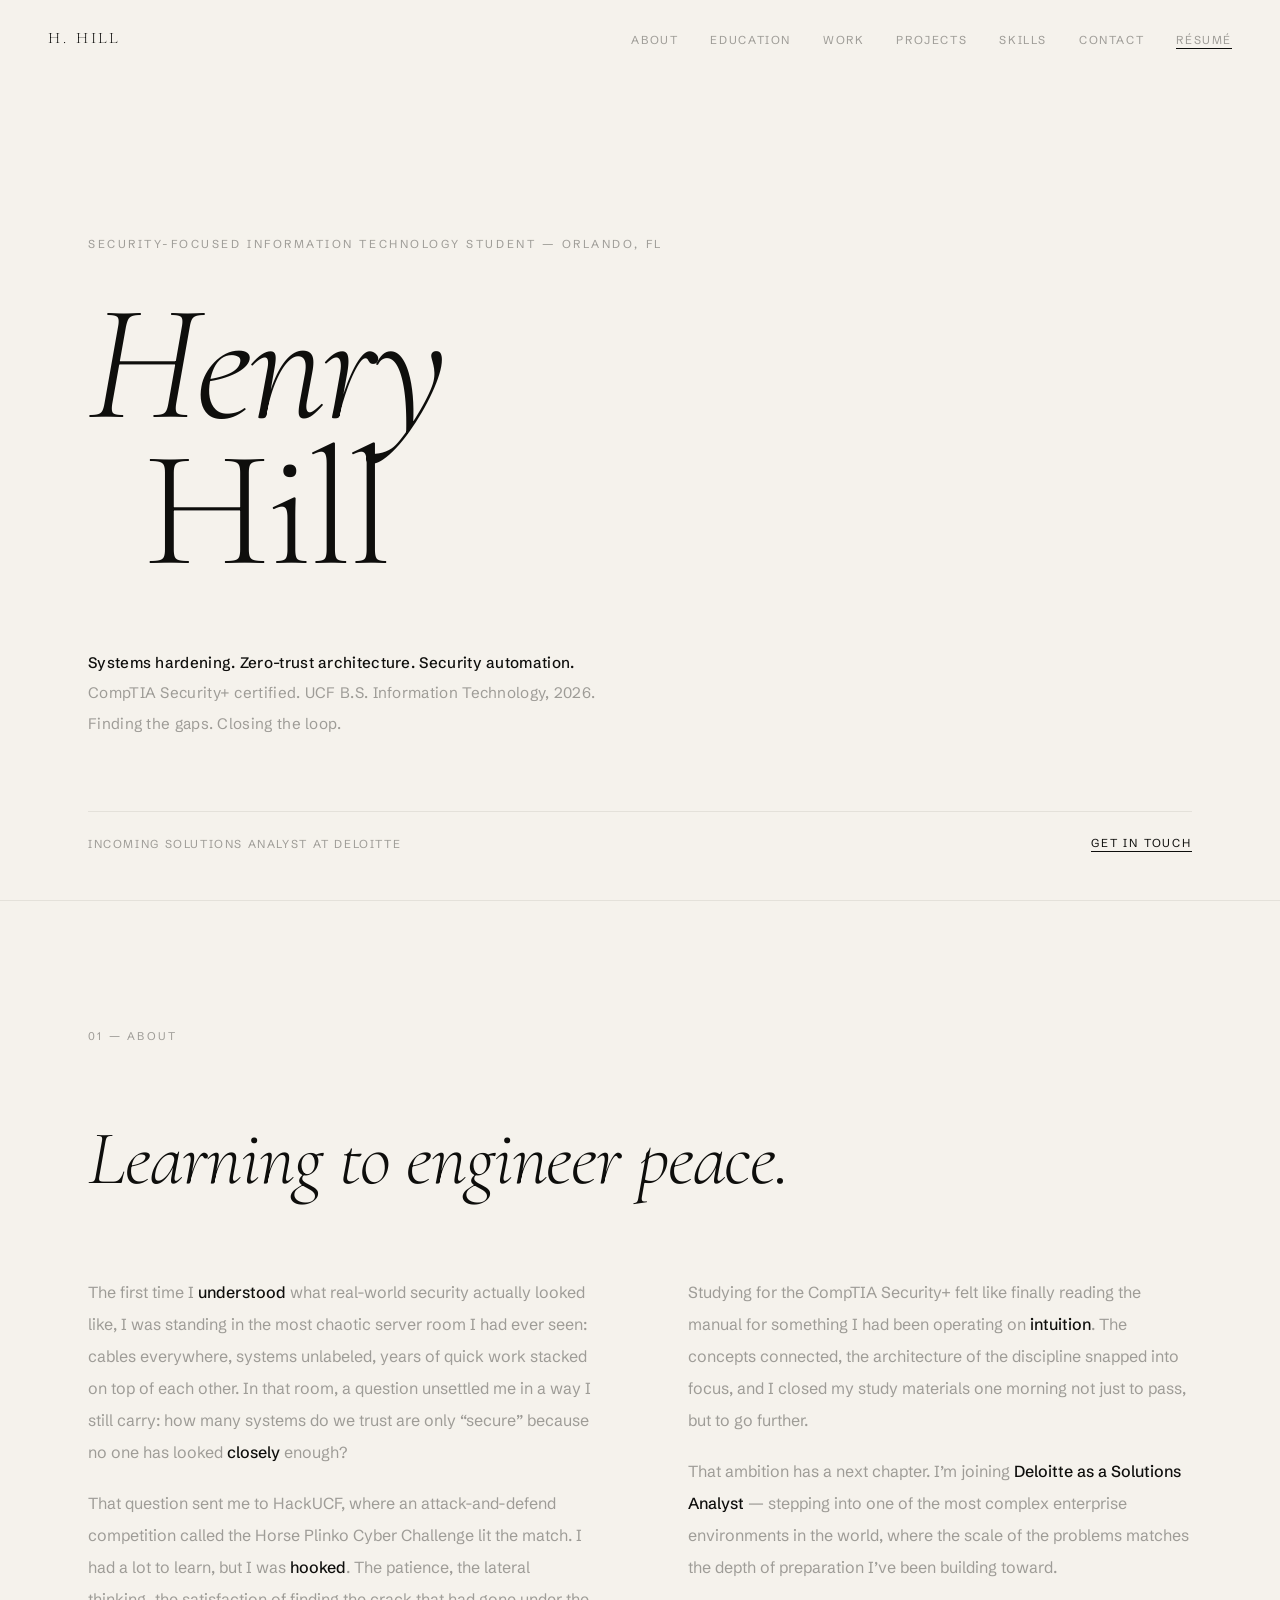
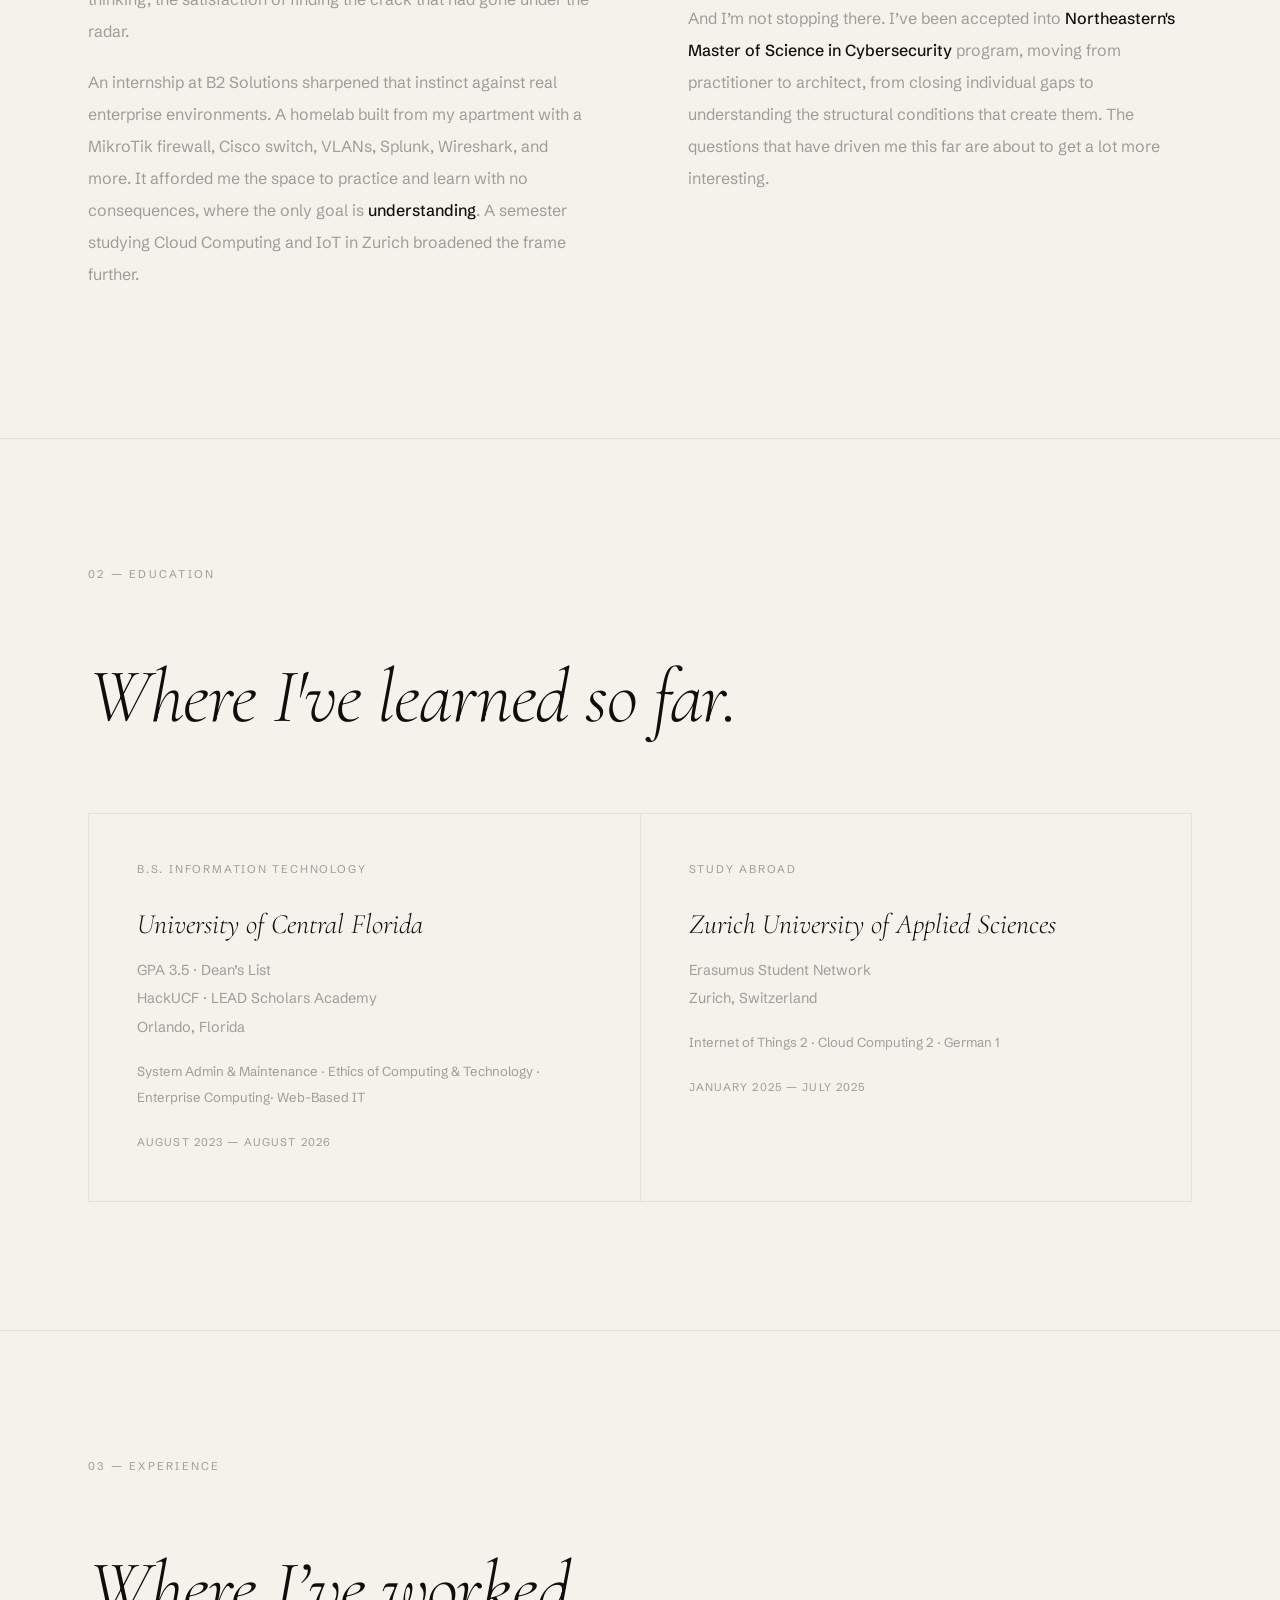
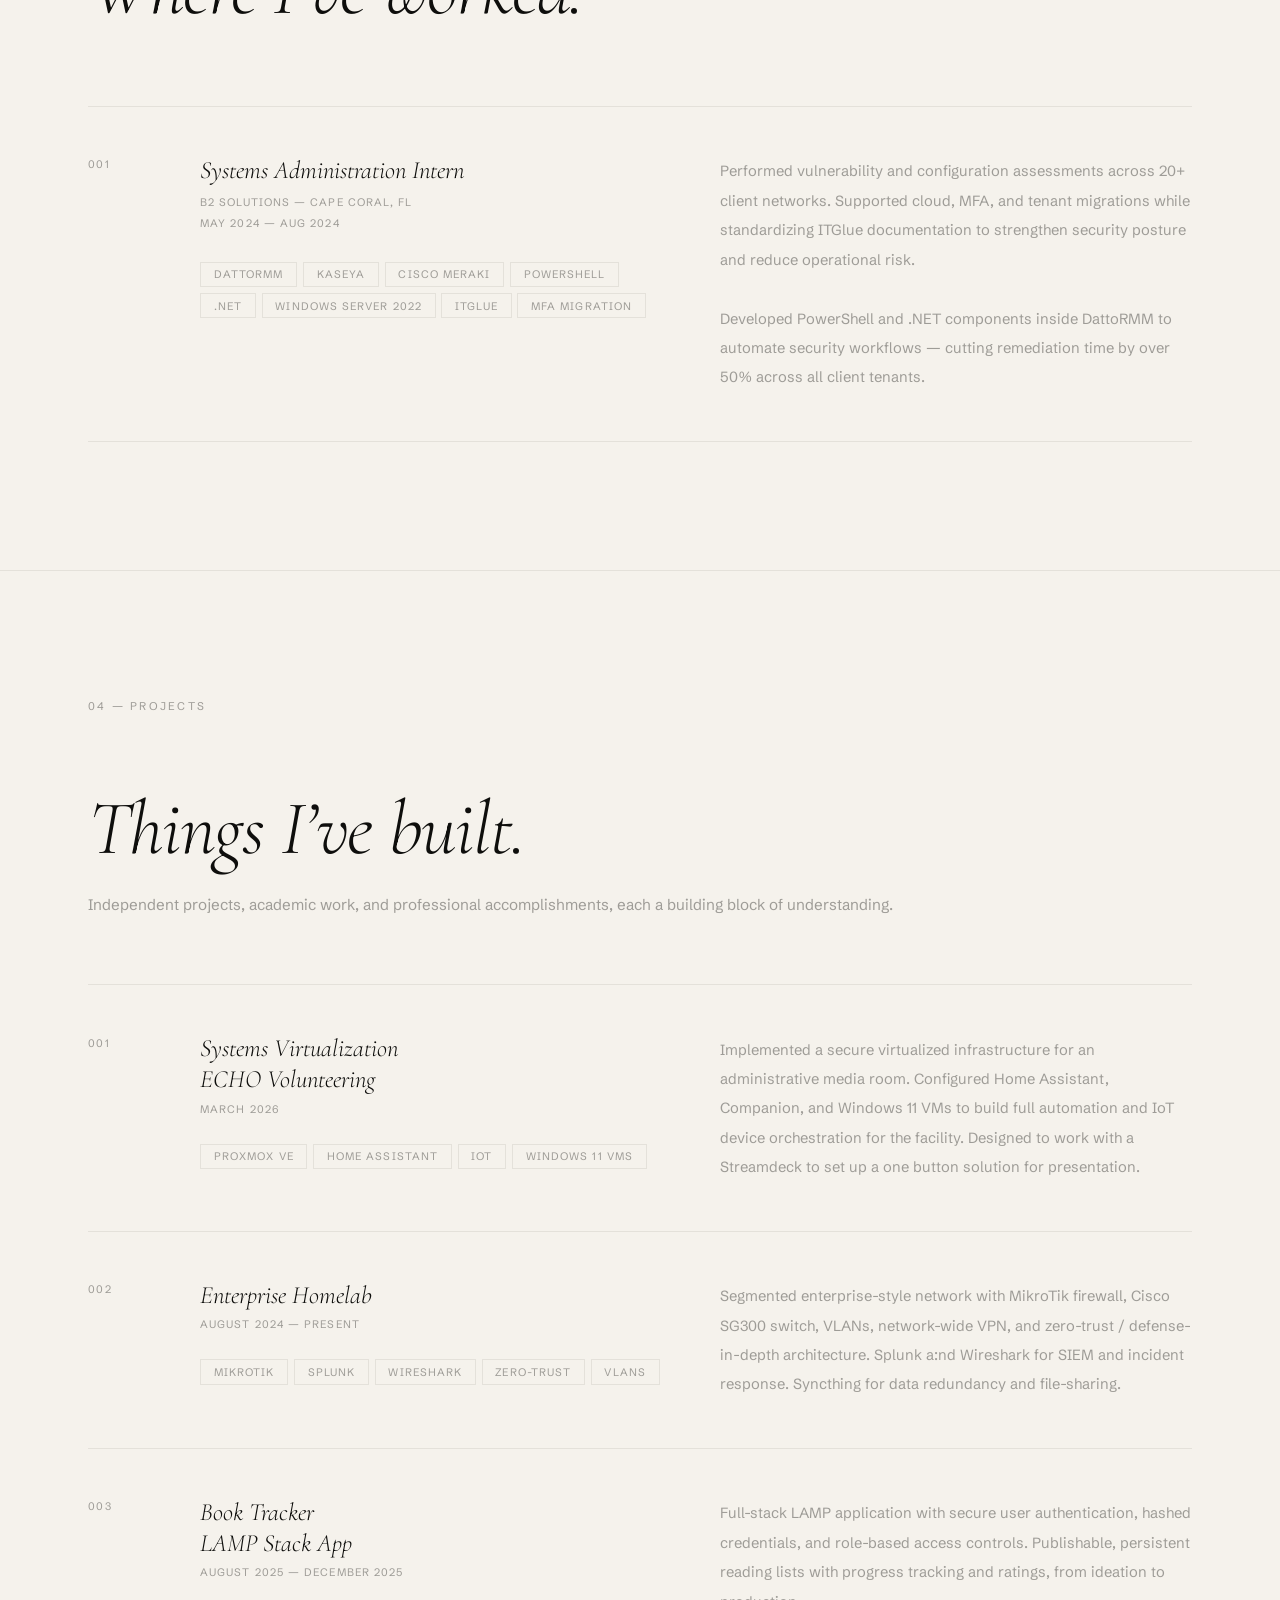
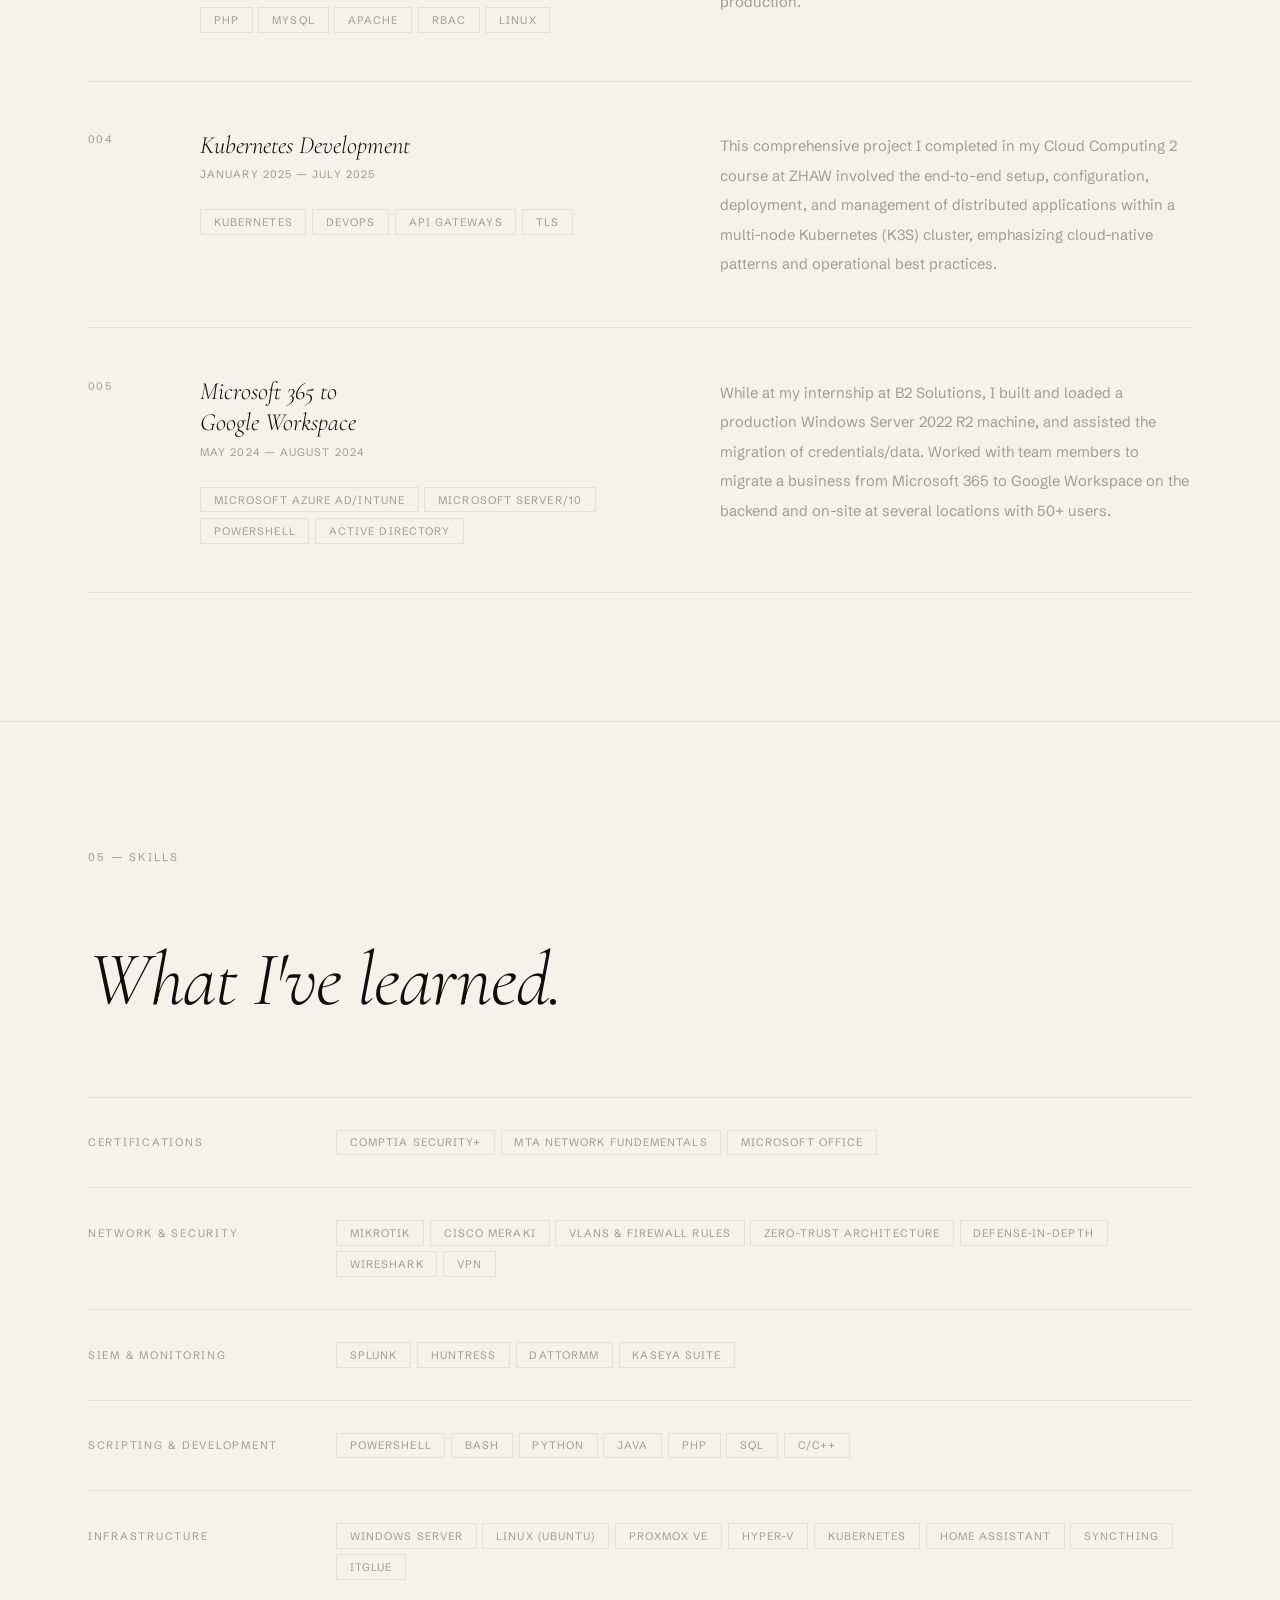
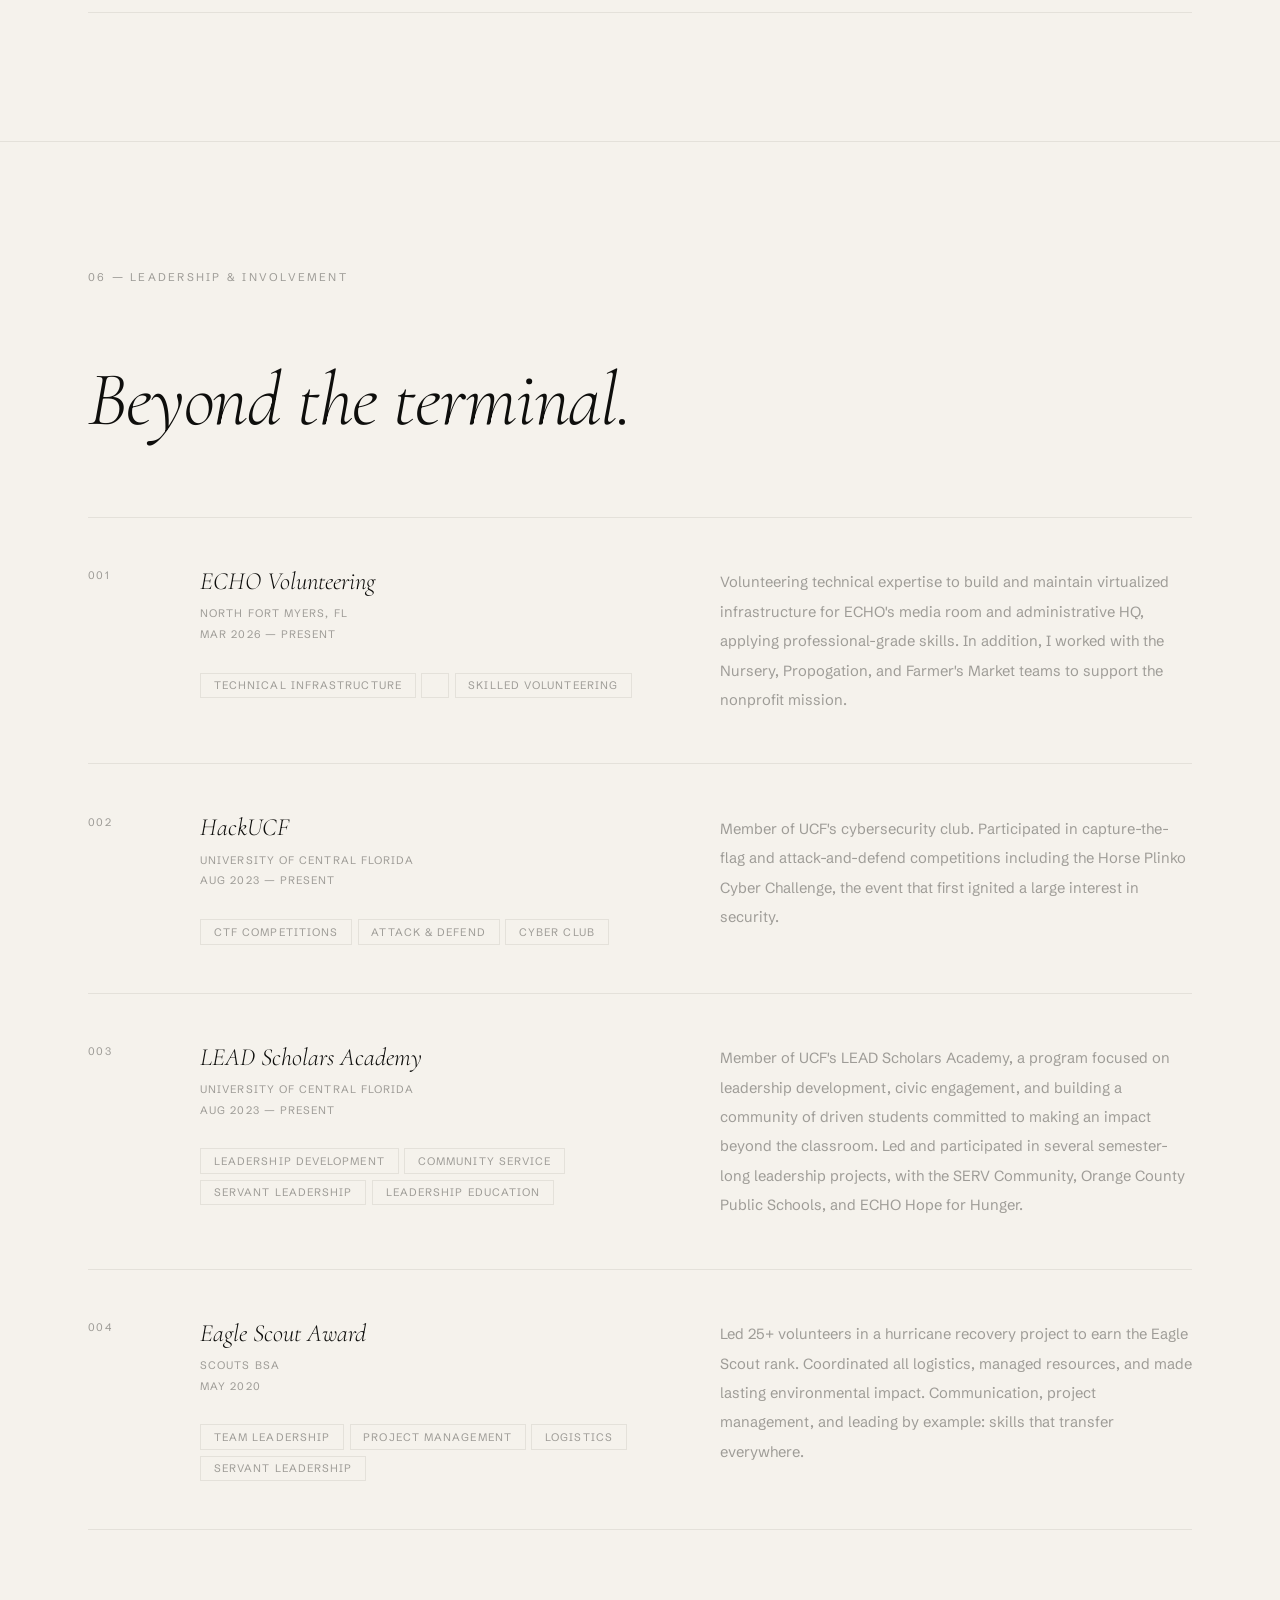
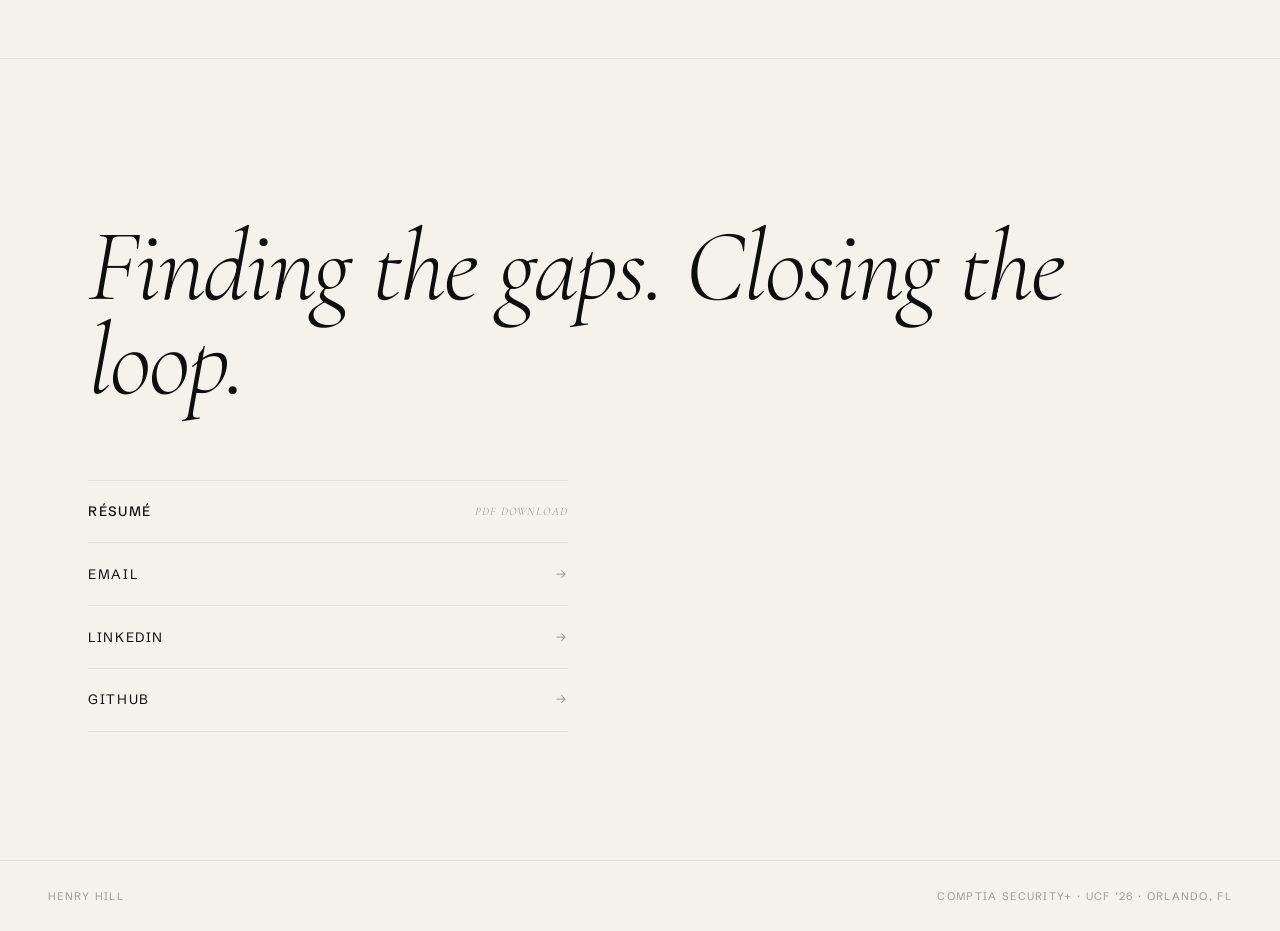
==== index.html @ 1d9266c4 "Update index.html" ====
<!DOCTYPE html>
<html lang="en">
<head>
<meta charset="UTF-8">
<meta name="viewport" content="width=device-width, initial-scale=1.0">
<title>Henry Hill</title>
<link rel="preconnect" href="https://fonts.googleapis.com">
<link rel="preconnect" href="https://fonts.gstatic.com" crossorigin>
<link href="https://fonts.googleapis.com/css2?family=Cormorant+Garamond:ital,wght@0,300;0,400;1,300;1,400&family=Schibsted+Grotesk:wght@400;500&display=swap" rel="stylesheet">
<style>
*,*::before,*::after{box-sizing:border-box;margin:0;padding:0}
:root{
  --ink:#0e0e0c;
  --bone:#f5f2ec;
  --mid:#9e9c97;
  --faint:#e4e1da;
  --serif:'Cormorant Garamond',Georgia,serif;
  --sans:'Schibsted Grotesk','Helvetica Neue',Helvetica,Arial,sans-serif;
}
html{scroll-behavior:smooth}
body{
  background:var(--bone);
  color:var(--ink);
  font-family:var(--sans);
  font-weight:400;
  overflow-x:hidden;
}

nav{
  position:fixed;top:0;left:0;right:0;z-index:100;
  display:flex;align-items:center;justify-content:space-between;
  padding:1.75rem 3rem;
  transition:background .3s,backdrop-filter .3s;
}
.nav-mark{
  font-family:var(--serif);
  font-size:1rem;
  font-weight:300;
  letter-spacing:.18em;
  text-transform:uppercase;
}
.nav-links{display:flex;gap:2rem;list-style:none;align-items:center}
.nav-links a{
  font-size:.72rem;
  letter-spacing:.14em;
  text-transform:uppercase;
  color:var(--mid);
  text-decoration:none;
  transition:color .2s;
}
.nav-links a:hover{color:var(--ink)}
.nav-resume{
  font-size:.72rem;
  letter-spacing:.14em;
  text-transform:uppercase;
  color:var(--ink);
  text-decoration:none;
  border-bottom:1px solid var(--ink);
  padding-bottom:1px;
  transition:color .2s,border-color .2s;
}
.nav-resume:hover{color:var(--mid);border-color:var(--mid)}

#hero{
  min-height:100vh;
  display:grid;
  grid-template-rows:1fr auto;
  padding:0 3rem 3rem;
}
.hero-body{
  display:flex;
  flex-direction:column;
  justify-content:flex-end;
  padding-bottom:4.5rem;
}
.hero-kicker{
  font-size:.72rem;
  letter-spacing:.22em;
  text-transform:uppercase;
  color:var(--mid);
  margin-bottom:2.5rem;
  opacity:0;
  animation:rise .9s ease forwards .2s;
}
.hero-name{
  font-family:var(--serif);
  font-size:clamp(5.5rem,13vw,12rem);
  font-weight:300;
  font-style:italic;
  line-height:.88;
  letter-spacing:-.02em;
  margin-bottom:4rem;
  opacity:0;
  animation:rise .9s ease forwards .4s;
}
.hero-name em{
  font-style:normal;
  display:block;
  padding-left:3.5rem;
}
.hero-desc{
  font-size:.95rem;
  line-height:2;
  color:var(--mid);
  letter-spacing:.02em;
  opacity:0;
  animation:rise .9s ease forwards .65s;
}
.hero-desc strong{color:var(--ink);font-weight:500}
.hero-foot{
  display:flex;align-items:center;justify-content:space-between;
  border-top:1px solid var(--faint);
  padding-top:1.5rem;
  opacity:0;
  animation:rise .9s ease forwards .9s;
}
.hero-foot-note{
  font-size:.72rem;
  letter-spacing:.14em;
  text-transform:uppercase;
  color:var(--mid);
}
.hero-cta{
  font-size:.72rem;
  letter-spacing:.16em;
  text-transform:uppercase;
  color:var(--ink);
  text-decoration:none;
  border-bottom:1px solid currentColor;
  padding-bottom:1px;
  transition:color .2s;
}
.hero-cta:hover{color:var(--mid)}
@keyframes rise{
  from{opacity:0;transform:translateY(18px)}
  to{opacity:1;transform:none}
}

.hr{width:100%;height:1px;background:var(--faint)}

section{padding:8rem 3rem;max-width:1200px;margin:0 auto}
.s-num{
  display:block;
  font-size:.7rem;
  letter-spacing:.2em;
  text-transform:uppercase;
  color:var(--mid);
  margin-bottom:5rem;
}
h2.st{
  font-family:var(--serif);
  font-size:clamp(3.5rem,6vw,6.5rem);
  font-weight:300;
  font-style:italic;
  line-height:.95;
  letter-spacing:-.015em;
  margin-bottom:5rem;
}

.reveal{opacity:0;transform:translateY(22px);transition:opacity .75s ease,transform .75s ease}
.reveal.on{opacity:1;transform:none}

#about .ag{
  display:grid;
  grid-template-columns:1fr 1fr;
  gap:6rem;
  align-items:start;
}
.ac p{
  font-size:1rem;
  line-height:2;
  color:var(--mid);
  margin-bottom:1.2rem;
}
.ac p strong{color:var(--ink);font-weight:500}
.ac p em{
  font-family:var(--serif);
  font-style:italic;
  font-size:1.1rem;
  color:var(--ink);
}


.eg{
  display:grid;
  grid-template-columns:1fr 1fr;
  gap:1px;
  background:var(--faint);
  border:1px solid var(--faint);
}
.ec{background:var(--bone);padding:3rem}
.et{
  font-size:.7rem;
  letter-spacing:.16em;
  text-transform:uppercase;
  color:var(--mid);
  margin-bottom:2rem;
}
.es{
  font-family:var(--serif);
  font-size:1.75rem;
  font-weight:300;
  font-style:italic;
  line-height:1.2;
  margin-bottom:.85rem;
}
.el{font-size:.9rem;color:var(--mid);line-height:2}

.exp-row{
  display:grid;
  grid-template-columns:64px 1fr 1fr;
  gap:3rem;
  padding:3rem 0;
  border-bottom:1px solid var(--faint);
  align-items:start;
}
.exp-row:first-of-type{border-top:1px solid var(--faint)}
.exp-idx{font-size:.68rem;letter-spacing:.12em;color:var(--mid);padding-top:.15rem}
.exp-title{
  font-family:var(--serif);
  font-size:1.55rem;
  font-weight:300;
  font-style:italic;
  line-height:1.25;
}
.exp-meta{
  font-size:.68rem;
  letter-spacing:.1em;
  text-transform:uppercase;
  color:var(--mid);
  margin-top:.4rem;
  line-height:1.9;
}
.exp-body{
  font-size:.92rem;
  line-height:2;
  color:var(--mid);
  padding-top:.15rem;
}
.chips{display:flex;flex-wrap:wrap;gap:.35rem;margin-top:1.75rem}
.chip{
  font-size:.68rem;
  letter-spacing:.1em;
  text-transform:uppercase;
  color:var(--mid);
  border:1px solid var(--faint);
  padding:.3rem .8rem;
  transition:border-color .2s,color .2s;
}
.chip:hover{border-color:var(--ink);color:var(--ink)}

.pl{
  font-size:.95rem;
  color:var(--mid);
  line-height:2;
  margin-top:-3.5rem;
  margin-bottom:4rem;
}
.pr{
  display:grid;
  grid-template-columns:64px 1fr 1fr;
  gap:3rem;
  padding:3rem 0;
  border-bottom:1px solid var(--faint);
  align-items:start;
}
.pr:first-of-type{border-top:1px solid var(--faint)}
.pr:hover .pn{text-decoration:underline;text-underline-offset:5px}
.pi{font-size:.68rem;letter-spacing:.12em;color:var(--mid);padding-top:.15rem}
.pn{
  font-family:var(--serif);
  font-size:1.55rem;
  font-weight:300;
  font-style:italic;
  line-height:1.25;
}
.pd-date{
  font-size:.68rem;
  letter-spacing:.1em;
  text-transform:uppercase;
  color:var(--mid);
  margin-top:.4rem;
}
.pd{font-size:.92rem;line-height:2;color:var(--mid);padding-top:.15rem}

#skills .sb{
  display:flex;
  flex-direction:column;
}
.sk-row{
  display:grid;
  grid-template-columns:200px 1fr;
  gap:3rem;
  padding:2rem 0;
  border-bottom:1px solid var(--faint);
  align-items:baseline;
}
.sk-row:first-of-type{border-top:1px solid var(--faint)}
.sgt{
  font-size:.68rem;
  letter-spacing:.16em;
  text-transform:uppercase;
  color:var(--mid);
  padding-top:.15rem;
  flex-shrink:0;
}
.sgl{
  list-style:none;
  display:flex;
  flex-wrap:wrap;
  gap:.35rem;
}
.sgl li{
  font-size:.68rem;
  letter-spacing:.1em;
  text-transform:uppercase;
  color:var(--mid);
  border:1px solid var(--faint);
  padding:.3rem .8rem;
  transition:border-color .2s,color .2s;
}
.sgl li:hover{border-color:var(--ink);color:var(--ink)}
.sgl li.sc{
  font-family:var(--serif);
  font-style:italic;
  font-size:.78rem;
  text-transform:none;
  letter-spacing:.04em;
}



#contact{padding:10rem 3rem 8rem;max-width:1200px;margin:0 auto}
.ch{
  font-family:var(--serif);
  font-size:clamp(3.5rem,8vw,8rem);
  font-weight:300;
  font-style:italic;
  line-height:.92;
  letter-spacing:-.02em;
  margin-bottom:4.5rem;
}
.cl{display:flex;flex-direction:column;max-width:480px}
.cl a{
  display:flex;align-items:center;justify-content:space-between;
  font-size:.85rem;
  letter-spacing:.12em;
  text-transform:uppercase;
  color:var(--ink);
  text-decoration:none;
  padding:1.4rem 0;
  border-bottom:1px solid var(--faint);
  transition:color .2s;
}
.cl a:first-child{border-top:1px solid var(--faint)}
.cl a span{color:var(--mid);transition:color .2s}
.cl a:hover{color:var(--mid)}
.cl a:hover span{color:var(--ink)}
.cl a.resume-link{
  color:var(--ink);
  font-weight:500;
}
.cl a.resume-link .rl{
  font-size:.72rem;
  letter-spacing:.08em;
  color:var(--mid);
  font-weight:400;
  font-family:var(--serif);
  font-style:italic;
}

footer{
  border-top:1px solid var(--faint);
  padding:1.75rem 3rem;
  display:flex;align-items:center;justify-content:space-between;
}
footer span{
  font-size:.68rem;
  letter-spacing:.12em;
  text-transform:uppercase;
  color:var(--mid);
}

@media(max-width:900px){
  nav{padding:1.25rem 1.5rem}.nav-links li:not(:last-child){display:none}
  #hero{padding:0 1.5rem 2.5rem}
  section{padding:5rem 1.5rem}
  #about .ag{grid-template-columns:1fr;gap:3.5rem}
  .exp-row{grid-template-columns:40px 1fr;gap:1.5rem}.exp-body{display:none}
  .eg{grid-template-columns:1fr}
  .pr{grid-template-columns:40px 1fr;gap:1.5rem}.pd{display:none}
  .sk-row{grid-template-columns:1fr;gap:.75rem}
  #contact{padding:6rem 1.5rem 5rem}
  footer{flex-direction:column;gap:1rem;text-align:center}
}
</style>
</head>
<body>

<nav id="nav">
  <span class="nav-mark">H. Hill</span>
  <ul class="nav-links">
    <li><a href="#about">About</a></li>
    <li><a href="#education">Education</a></li>
    <li><a href="#experience">Work</a></li>
    <li><a href="#projects">Projects</a></li>
    <li><a href="#skills">Skills</a></li>
    <li><a href="#contact">Contact</a></li>
    <li><a href="Hill_Henry_Resume_4_2026.pdf" class="nav-resume" target="_blank">R&eacute;sum&eacute;</a></li>
  </ul>
</nav>

<section id="hero">
  <div class="hero-body">
    <p class="hero-kicker">Security-focused Information Technology Student &mdash; Orlando, FL</p>
    <h1 class="hero-name">Henry<em>Hill</em></h1>
    <p class="hero-desc">
      <strong>Systems hardening. Zero-trust architecture. Security automation.</strong><br>
      CompTIA Security+ certified. UCF B.S. Information Technology, 2026.<br>
      Finding the gaps. Closing the loop.
    </p>
  </div>
  <div class="hero-foot">
    <span class="hero-foot-note">Incoming Solutions Analyst at Deloitte</span>
    <a href="#contact" class="hero-cta">Get in touch</a>
  </div>
</section>

<div class="hr"></div>

<section id="about">
  <span class="s-num reveal">01 &mdash; About</span>
  <h2 class="st reveal">Learning to engineer peace.</h2>
  <div class="ag">
    <div class="ac reveal">
			<p>The first time I <strong>understood</strong> what real-world security actually looked like, I was standing in the most chaotic server room I had ever seen: cables everywhere, systems unlabeled, years of quick work stacked on top of each other. In that room, a question unsettled me in a way I still carry: how many systems do we trust are only &ldquo;secure&rdquo; because no one has looked <strong>closely</strong> enough?</p>
			<p>That question sent me to HackUCF, where an attack-and-defend competition called the Horse Plinko Cyber Challenge lit the match. I had a lot to learn, but I was <strong>hooked</strong>. The patience, the lateral thinking, the satisfaction of finding the crack that had gone under the radar.</p>
			<p>An internship at B2 Solutions sharpened that instinct against real enterprise environments. A homelab built from my apartment with a MikroTik firewall, Cisco switch, VLANs, Splunk, Wireshark, and more. It afforded me the space to practice and learn with no consequences, where the only goal is <strong>understanding</strong>. A semester studying Cloud Computing and IoT in Zurich broadened the frame further.</p>
    </div>
    <div class="ac reveal">
			<p>Studying for the CompTIA Security+ felt like finally reading the manual for something I had been operating on <strong>intuition</strong>. The concepts connected, the architecture of the discipline snapped into focus, and I closed my study materials one morning not just to pass, but to go further.</p>
			<p>That ambition has a next chapter. I&rsquo;m joining <strong>Deloitte as a Solutions Analyst</strong> &mdash; stepping into one of the most complex enterprise environments in the world, where the scale of the problems matches the depth of preparation I&rsquo;ve been building toward.</p>
			<p>And I&rsquo;m not stopping there. I&rsquo;ve been accepted into <strong>Northeastern's Master of Science in Cybersecurity</strong> program, moving from practitioner to architect, from closing individual gaps to understanding the structural conditions that create them. The questions that have driven me this far are about to get a lot more interesting.</p>
    </div>
  </div>
</section>
<div class="hr"></div>

<section id="education">
  <span class="s-num reveal">02 &mdash; Education</span>
  <h2 class="st reveal">Where I've learned so far.</h2>
  <div class="eg reveal">
    <div class="ec">
      <div class="et">B.S. Information Technology</div>
      <div class="es">University of Central Florida</div>
      <div class="el">GPA 3.5 &middot; Dean&rsquo;s List</div>
      <div class="el">HackUCF &middot; LEAD Scholars Academy</div>
	  <div class="el">Orlando, Florida</div>
      <div class="el" style="margin-top:1rem;font-size:.82rem">System Admin &amp; Maintenance &middot; Ethics of Computing &amp; Technology &middot; Enterprise Computing&middot; Web-Based IT</div>
      <div class="el" style="margin-top:1.25rem;font-size:.7rem;letter-spacing:.1em;text-transform:uppercase">August 2023 &mdash; August 2026</div>
    </div>
    <div class="ec">
      <div class="et">Study Abroad</div>
      <div class="es">Zurich University of Applied Sciences</div>
	  <div class="el">Erasumus Student Network</div>
      <div class="el">Zurich, Switzerland</div>
      <div class="el" style="margin-top:1rem;font-size:.82rem">Internet of Things 2 &middot; Cloud Computing 2 &middot; German 1</div>

      <div class="el" style="margin-top:1.25rem;font-size:.7rem;letter-spacing:.1em;text-transform:uppercase">January 2025 &mdash; July 2025</div>
    </div>
  </div>
</section>

<div class="hr"></div>

<section id="experience">
  <span class="s-num reveal">03 &mdash; Experience</span>
  <h2 class="st reveal">Where I&rsquo;ve worked.</h2>
  <div class="exp-row reveal">
    <div class="exp-idx">001</div>
    <div>
      <div class="exp-title">Systems Administration Intern</div>
      <div class="exp-meta">B2 Solutions &mdash; Cape Coral, FL<br>May 2024 &mdash; Aug 2024</div>
      <div class="chips"><span class="chip">DattoRMM</span><span class="chip">Kaseya</span><span class="chip">Cisco Meraki</span><span class="chip">PowerShell</span><span class="chip">.NET</span><span class="chip">Windows Server 2022</span><span class="chip">ITGlue</span><span class="chip">MFA Migration</span></div>
    </div>
    <div class="exp-body">Performed vulnerability and configuration assessments across 20+ client networks. Supported cloud, MFA, and tenant migrations while standardizing ITGlue documentation to strengthen security posture and reduce operational risk.<br><br>Developed PowerShell and .NET components inside DattoRMM to automate security workflows &mdash; cutting remediation time by over 50% across all client tenants.</div>
  </div>
</section>

<div class="hr"></div>

<section id="projects">
  <span class="s-num reveal">04 &mdash; Projects</span>
  <h2 class="st reveal">Things I&rsquo;ve built.</h2>
  <p class="pl reveal">Independent projects, academic work, and professional accomplishments, each a building block of understanding.</p>
  <div class="pr reveal">
    <div class="pi">001</div>
    <div>
      <div class="pn">Systems Virtualization<br>ECHO Volunteering</div>
      <div class="pd-date">March 2026 </div>
      <div class="chips"><span class="chip">Proxmox VE</span><span class="chip">Home Assistant</span><span class="chip">IoT</span><span class="chip">Windows 11 VMs</span></div>
    </div>
    <div class="pd">Implemented a secure virtualized infrastructure for an administrative media room. Configured Home Assistant, Companion, and Windows 11 VMs to build full automation and IoT device orchestration for the facility. Designed to work with a Streamdeck to set up a one button solution for presentation.</div>
  </div>
  <div class="pr reveal">
    <div class="pi">002</div>
    <div>
      <div class="pn">Enterprise Homelab</div>
      <div class="pd-date">August 2024 &mdash; Present</div>
      <div class="chips"><span class="chip">MikroTik</span><span class="chip">Splunk</span><span class="chip">Wireshark</span><span class="chip">Zero-Trust</span><span class="chip">VLANs</span></div>
    </div>
    <div class="pd">Segmented enterprise-style network with MikroTik firewall, Cisco SG300 switch, VLANs, network-wide VPN, and zero-trust / defense-in-depth architecture. Splunk a:nd Wireshark for SIEM and incident response. Syncthing for data redundancy and file-sharing.</div>
  </div>
  <div class="pr reveal">
    <div class="pi">003</div>
    <div>
      <div class="pn">Book Tracker<br>LAMP Stack App</div>
      <div class="pd-date">August 2025 &mdash; December 2025</div>
	  <div class="chips"><span class="chip">PHP</span><span class="chip">MySQL</span><span class="chip">Apache</span><span class="chip">RBAC</span><span class="chip">Linux</span></div>
    </div>
    <div class="pd">Full-stack LAMP application with secure user authentication, hashed credentials, and role-based access controls. Publishable, persistent reading lists with progress tracking and ratings, from ideation to production.</div>
  </div>
  <div class="pr reveal">
    <div class="pi">004</div>
    <div>
      <div class="pn">Kubernetes Development</div>
      <div class="pd-date">January 2025 &mdash; July 2025</div>
	  <div class="chips"><span class="chip">Kubernetes</span><span class="chip">DevOps</span><span class="chip">API Gateways</span><span class="chip">TLS</span></div>
    </div>
    <div class="pd">This comprehensive project I completed in my Cloud Computing 2 course at ZHAW involved the end-to-end setup, configuration, deployment, and management of distributed applications within a multi-node Kubernetes (K3S) cluster, emphasizing cloud-native patterns and operational best practices. </div>
  </div>
  <div class="pr reveal">
    <div class="pi">005</div>
    <div>
		<div class="pn">Microsoft 365 to<br>Google Workspace</div>
      <div class="pd-date">May 2024 &mdash; August 2024</div>
      <div class="chips"><span class="chip">Microsoft Azure AD/Intune</span><span class="chip">Microsoft Server/10</span><span class="chip">Powershell</span><span class="chip">Active Directory</span></div>
    </div>
    <div class="pd">While at my internship at B2 Solutions, I built and loaded a production Windows Server 2022 R2 machine, and assisted the migration of credentials/data. Worked with team members to migrate a business from Microsoft 365 to Google Workspace on the backend and on-site at several locations with 50+ users.</div>

  </div>

</section>

<div class="hr"></div>

<section id="skills">
  <span class="s-num reveal">05 &mdash; Skills</span>
  <h2 class="st reveal">What I've learned.</h2>
  <div class="sb">
    <div class="sk-row reveal">
      <div class="sgt">Certifications</div>
      <ul class="sgl">
		<li>CompTIA Security+</li><li>MTA Network Fundementals</li><li>Microsoft Office</li>
      </ul>
    </div>
    <div class="sk-row reveal">
      <div class="sgt">Network &amp; Security</div>
      <ul class="sgl">
        <li>MikroTik</li><li>Cisco Meraki</li><li>VLANs &amp; Firewall Rules</li><li>Zero-Trust Architecture</li><li>Defense-in-Depth</li><li>Wireshark</li><li>VPN</li>
      </ul>
    </div>
    <div class="sk-row reveal">
      <div class="sgt">SIEM &amp; Monitoring</div>
      <ul class="sgl">
        <li>Splunk</li><li>Huntress</li><li>DattoRMM</li><li>Kaseya Suite</li>
      </ul>
    </div>
    <div class="sk-row reveal">
      <div class="sgt">Scripting &amp; Development</div>
      <ul class="sgl">
			  <li>PowerShell</li><li>Bash</li><li>Python</li><li>Java</li><li>PHP</li><li>SQL</li><li>C/C++</li>
      </ul>
    </div>
    <div class="sk-row reveal">
      <div class="sgt">Infrastructure</div>
      <ul class="sgl">
			  <li>Windows Server</li><li>Linux (Ubuntu)</li><li>Proxmox VE</li><li>Hyper-V</li><li>Kubernetes</li><li>Home Assistant</li><li>Syncthing</li><li>ITGlue</li>
      </ul>
    </div>
  </div>
</section>

<div class="hr"></div>

<section id="leadership">
  <span class="s-num reveal">06 &mdash; Leadership &amp; Involvement</span>
  <h2 class="st reveal">Beyond the terminal.</h2>
  <div class="exp-row reveal">
    <div class="exp-idx">001</div>
    <div>
      <div class="exp-title">ECHO Volunteering</div>
      <div class="exp-meta">North Fort Myers, FL<br>Mar 2026 &mdash; Present</div>
      <div class="chips"><span class="chip">Technical Infrastructure</span><span class="chip"></span><span class="chip">Skilled Volunteering</span></div>
    </div>
    <div class="exp-body">Volunteering technical expertise to build and maintain virtualized infrastructure for ECHO's media room and administrative HQ, applying professional-grade skills. In addition, I worked with the Nursery, Propogation, and Farmer's Market teams to support the nonprofit mission.</div>
  </div>
  <div class="exp-row reveal">
    <div class="exp-idx">002</div>
    <div>
      <div class="exp-title">HackUCF</div>
      <div class="exp-meta">University of Central Florida<br>Aug 2023 &mdash; Present</div>
      <div class="chips"><span class="chip">CTF Competitions</span><span class="chip">Attack &amp; Defend</span><span class="chip">Cyber Club</span></div>
    </div>
    <div class="exp-body">Member of UCF's cybersecurity club. Participated in capture-the-flag and attack-and-defend competitions including the Horse Plinko Cyber Challenge, the event that first ignited a large interest in security.</div>
  </div>
  <div class="exp-row reveal">
    <div class="exp-idx">003</div>
    <div>
      <div class="exp-title">LEAD Scholars Academy</div>
      <div class="exp-meta">University of Central Florida<br>Aug 2023 &mdash; Present</div>
      <div class="chips"><span class="chip">Leadership Development</span><span class="chip">Community Service</span><span class="chip">Servant Leadership</span><span class="chip">Leadership Education</span></div>
    </div>
    <div class="exp-body">Member of UCF's LEAD Scholars Academy, a program focused on leadership development, civic engagement, and building a community of driven students committed to making an impact beyond the classroom. Led and participated in several semester-long leadership projects, with the SERV Community, Orange County Public Schools, and ECHO Hope for Hunger.</div>
  </div>

  <div class="exp-row reveal">
    <div class="exp-idx">004</div>
    <div>
      <div class="exp-title">Eagle Scout Award</div>
	  <div class="exp-meta">Scouts BSA<br>May 2020</div>
      <div class="chips"><span class="chip">Team Leadership</span><span class="chip">Project Management</span><span class="chip">Logistics</span><span class="chip">Servant Leadership</span></div>
    </div>
    <div class="exp-body">Led 25+ volunteers in a hurricane recovery project to earn the Eagle Scout rank. Coordinated all logistics, managed resources, and made lasting environmental impact. Communication, project management, and leading by example: skills that transfer everywhere.</div>
  </div>
</section>

<div class="hr"></div>

<section id="contact">
  <h2 class="ch reveal">Finding the gaps. Closing the loop. </em></h2>
  <div class="cl reveal">
    <a href="Hill_Henry_Resume_4_2026.pdf" class="resume-link" target="_blank">
      R&eacute;sum&eacute; <span class="rl">PDF download</span>
    </a>
    <a href="mailto:hillchenry.com">Email <span>&rarr;</span></a>
    <a href="https://linkedin.com/in/ithenryhill" target="_blank">LinkedIn <span>&rarr;</span></a>
    <a href="https://github.com/henrychill" target="_blank">GitHub <span>&rarr;</span></a>
  </div>
</section>

<footer>
  <span>Henry Hill</span>
  <span>CompTIA Security+ &middot; UCF &rsquo;26 &middot; Orlando, FL</span>
</footer>

<script>
const obs=new IntersectionObserver(es=>{
  es.forEach((e,i)=>{
    if(e.isIntersecting){setTimeout(()=>e.target.classList.add('on'),(i%4)*100);obs.unobserve(e.target)}
  });
},{threshold:.08});
document.querySelectorAll('.reveal').forEach(el=>obs.observe(el));
const nav=document.getElementById('nav');
window.addEventListener('scroll',()=>{
  nav.style.background=window.scrollY>60?'rgba(245,242,236,.94)':'transparent';
  nav.style.backdropFilter=window.scrollY>60?'blur(10px)':'none';
});
</script>
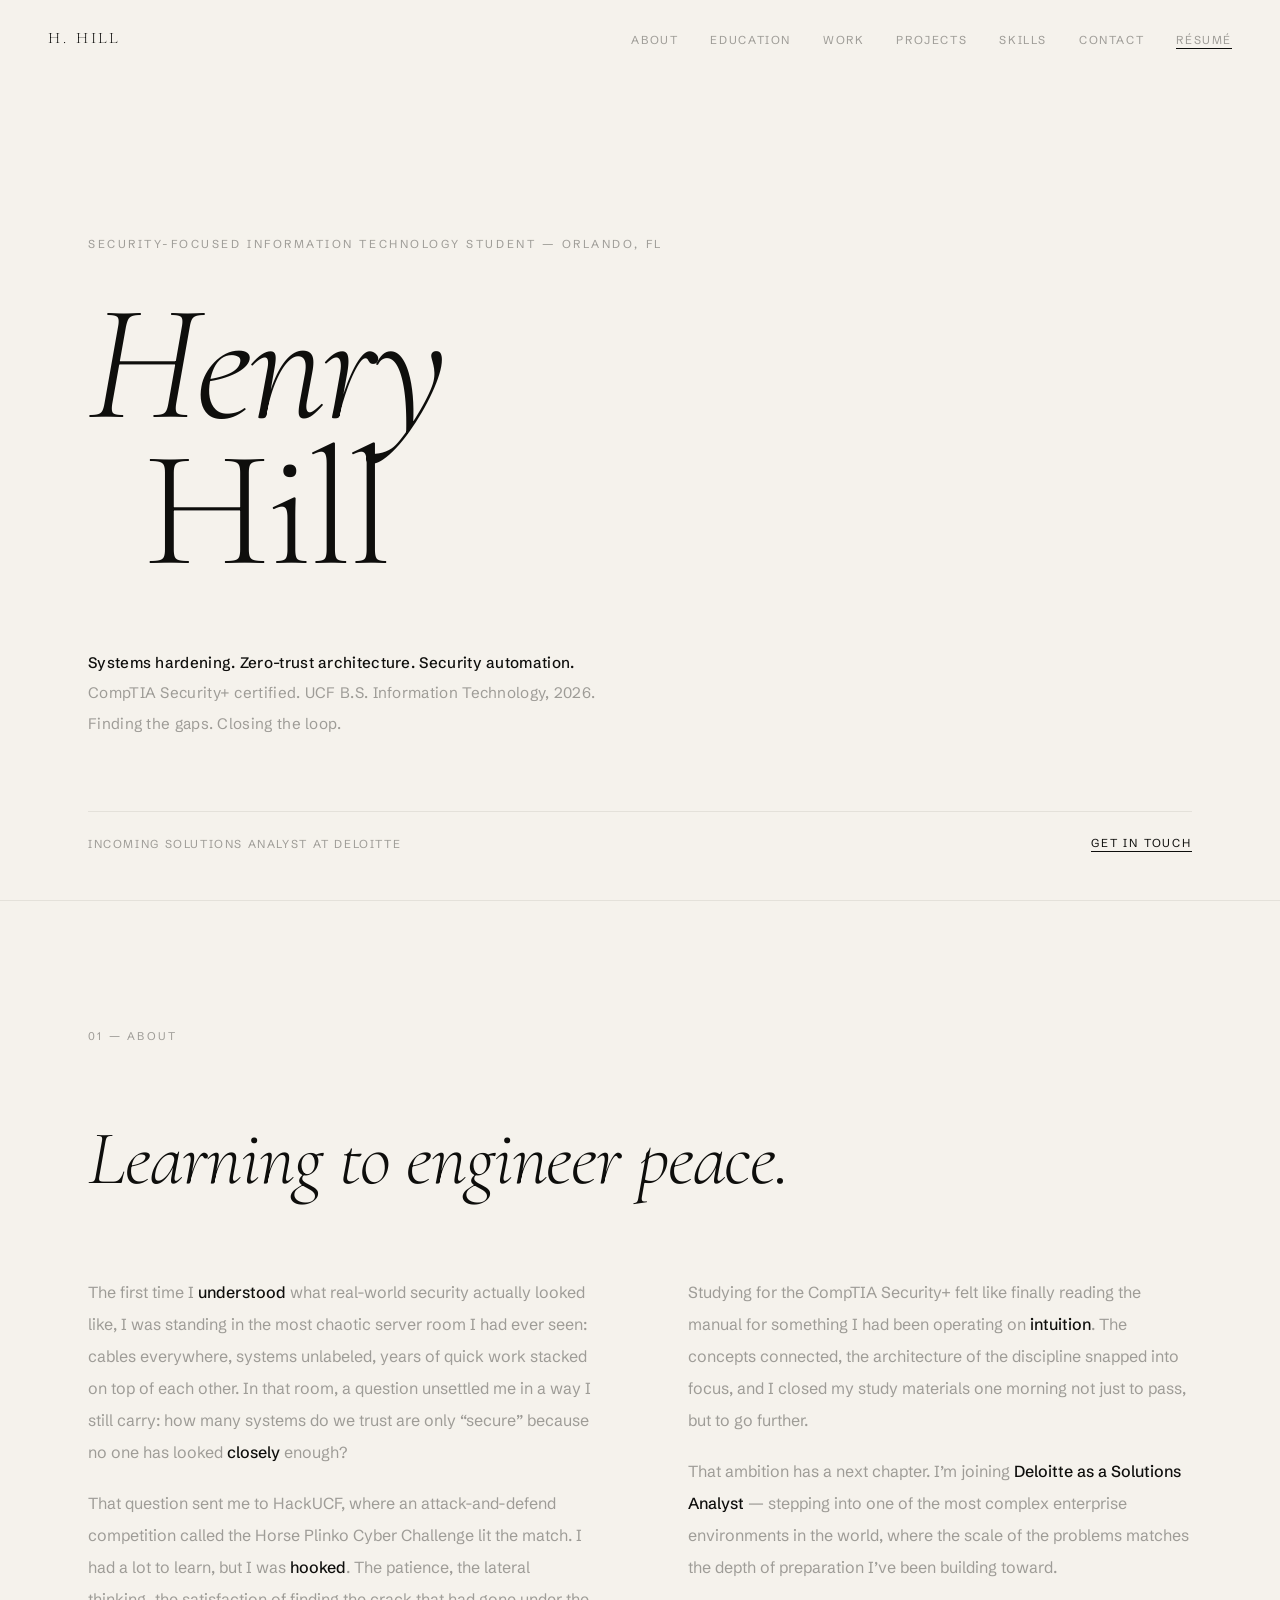
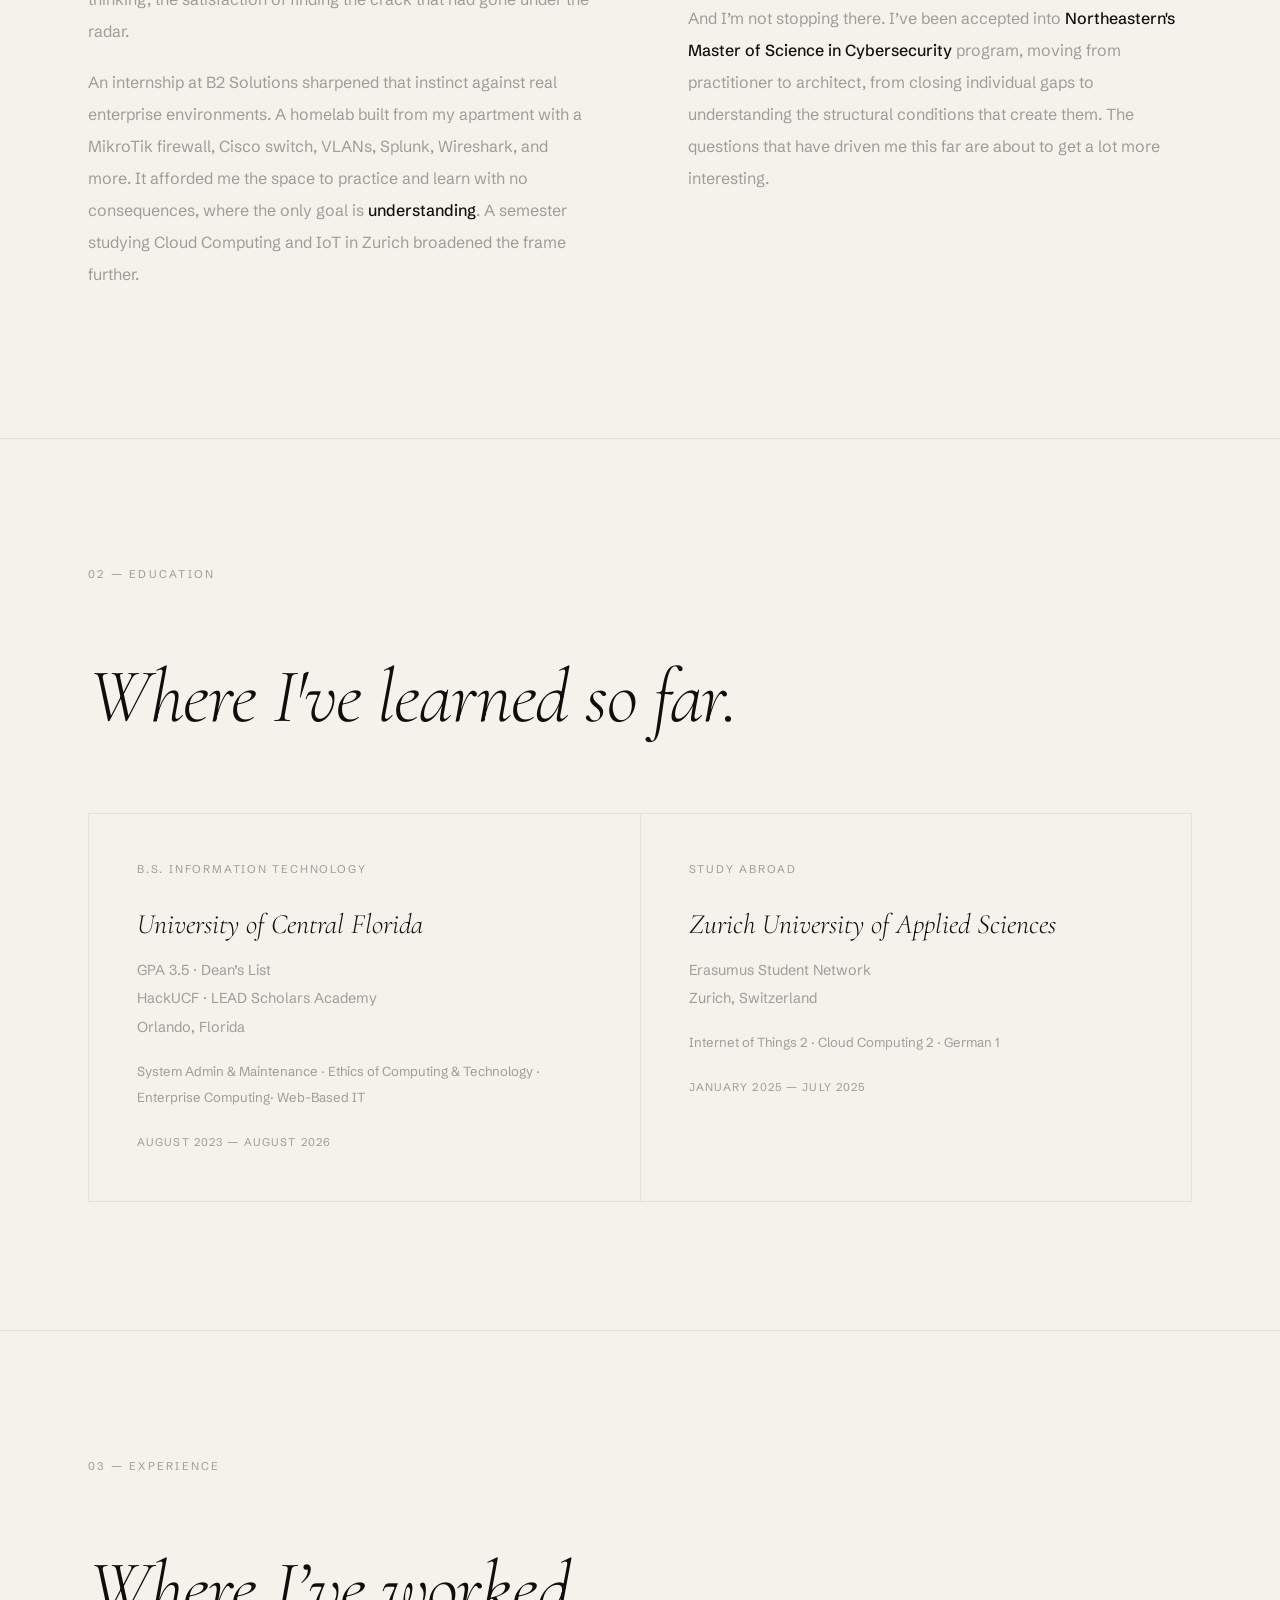
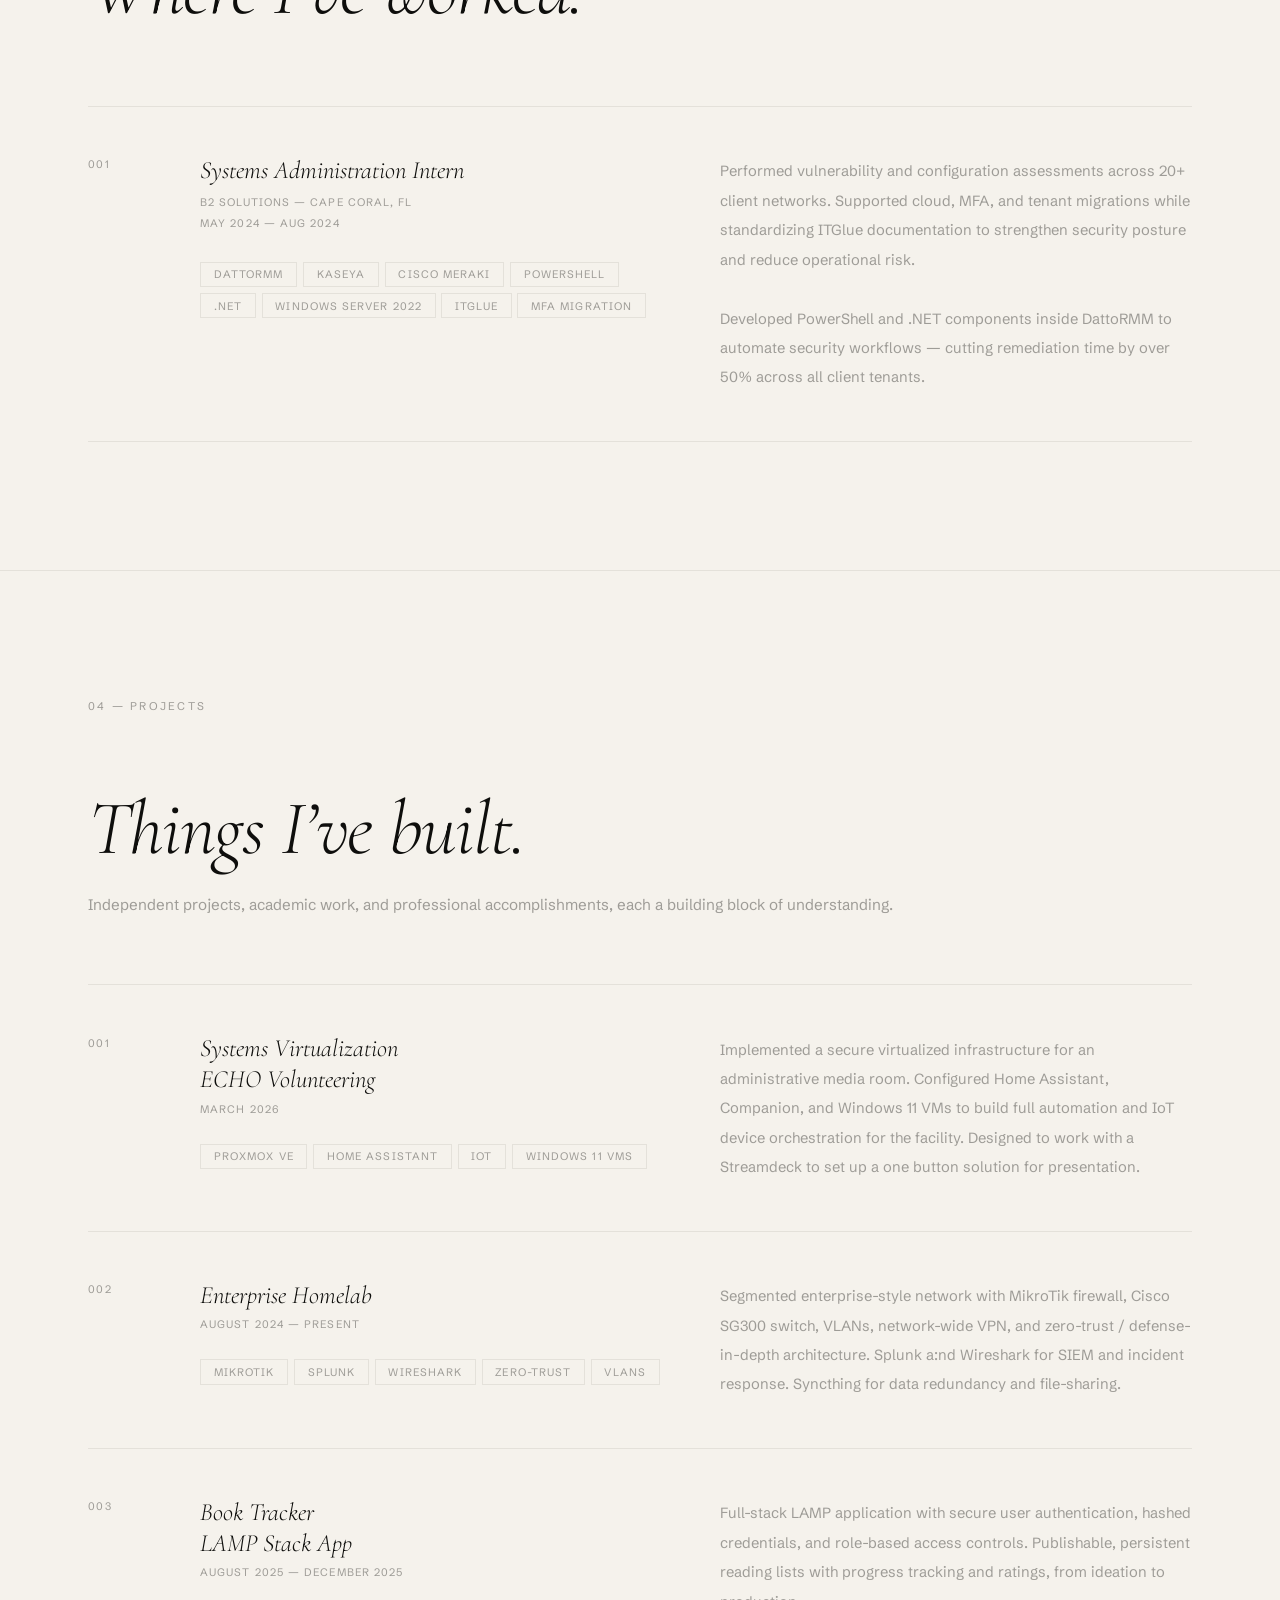
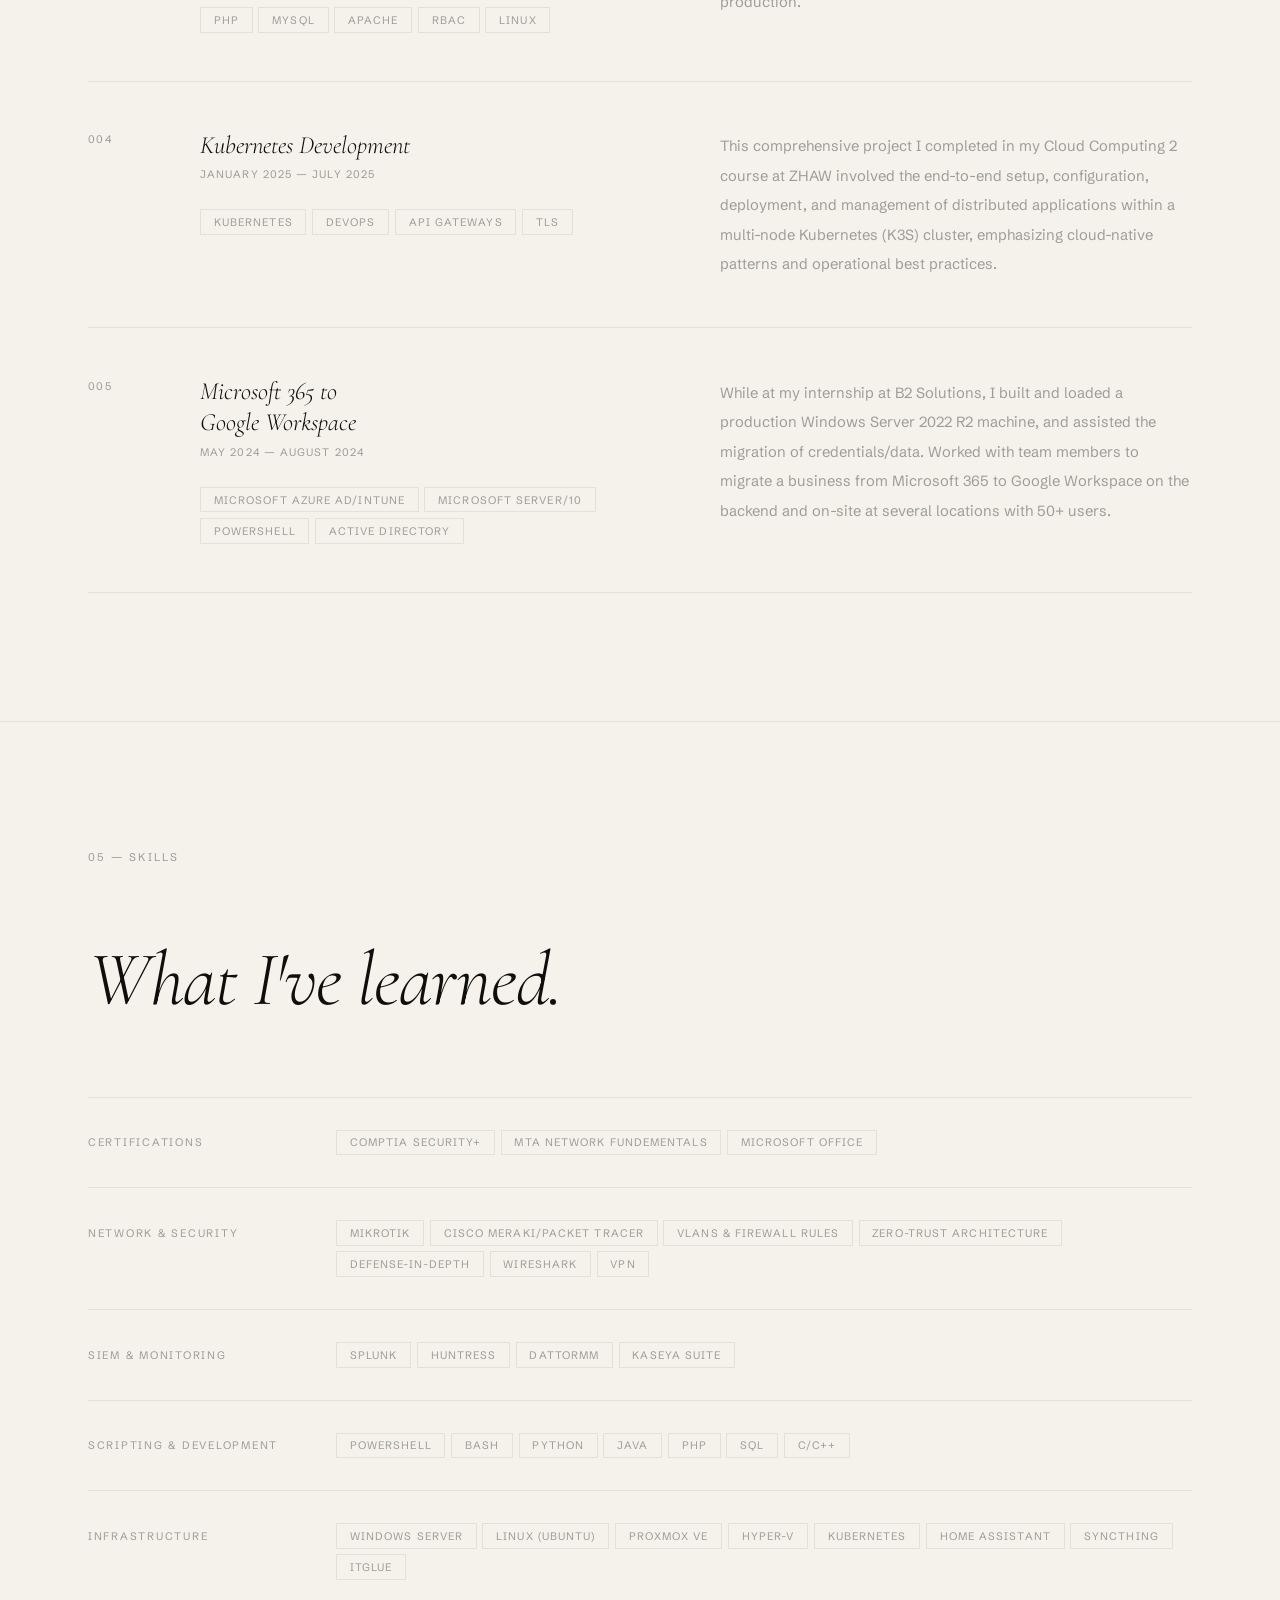
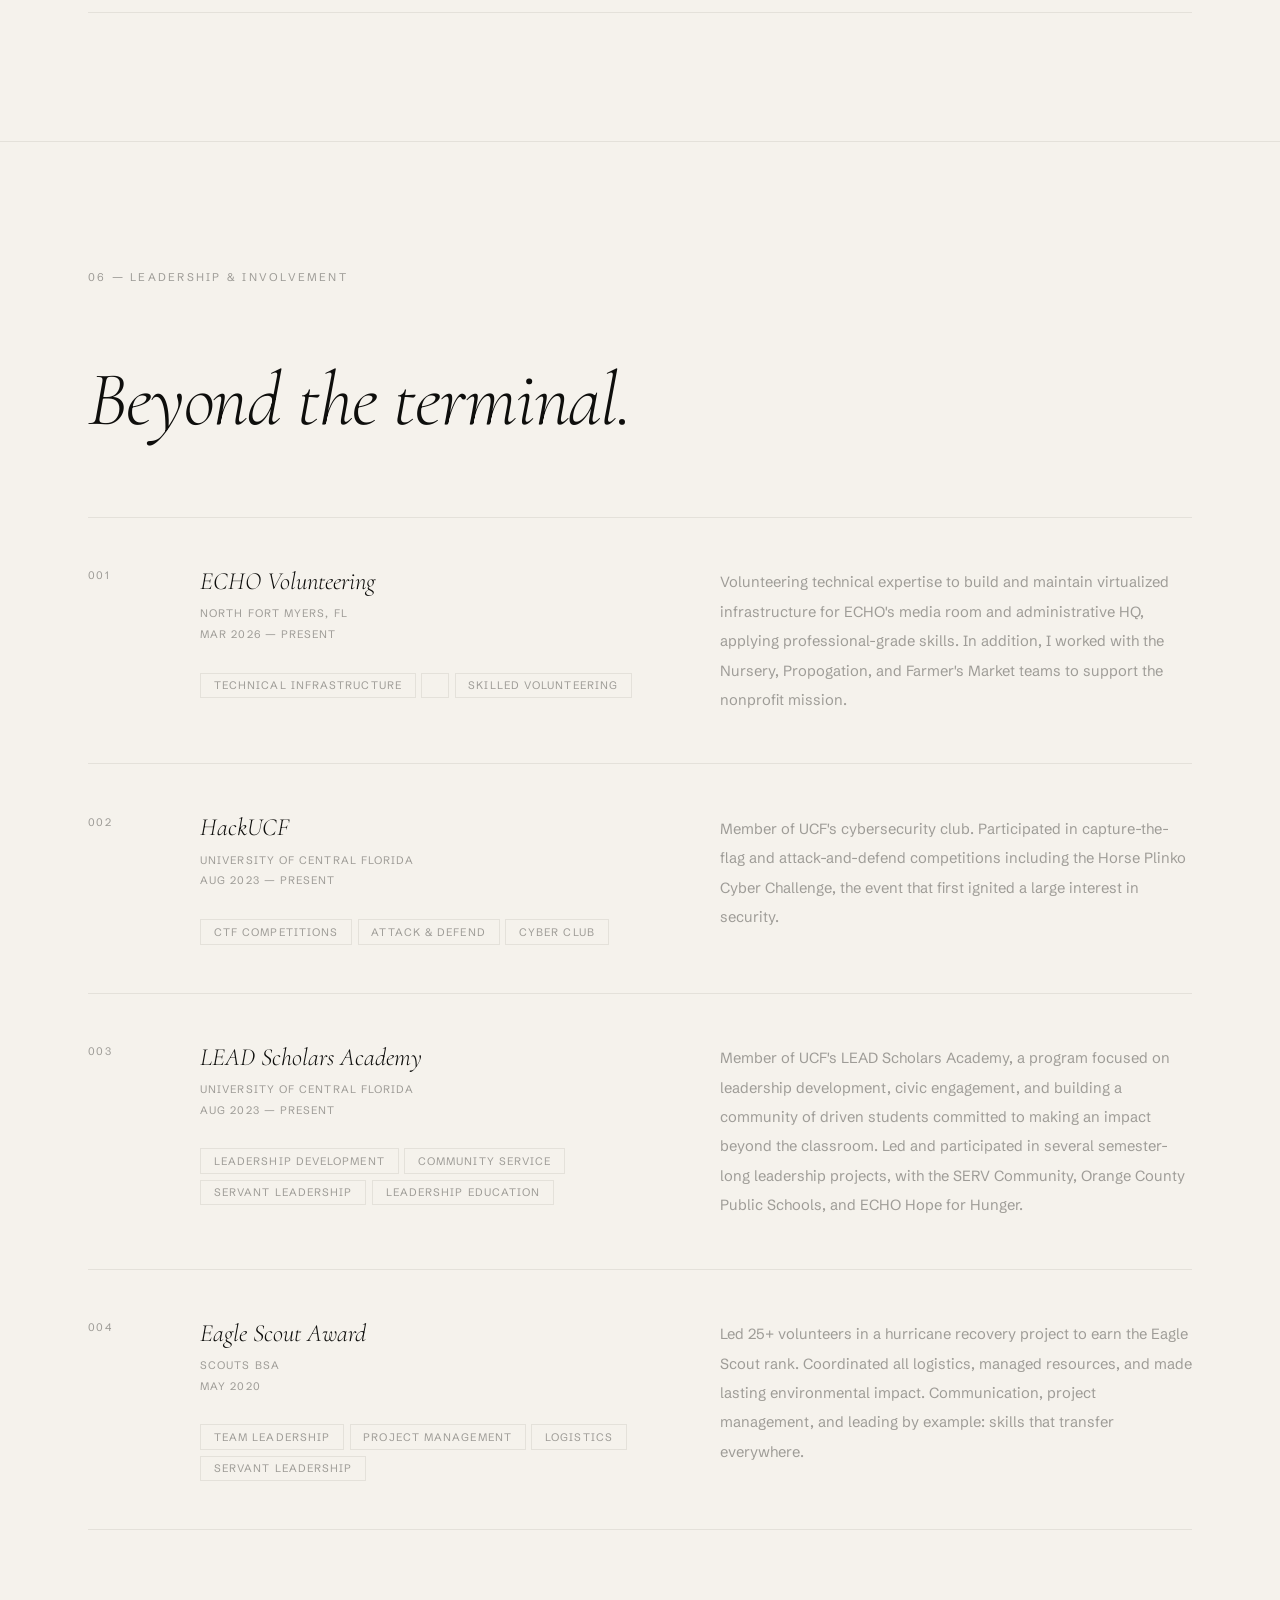
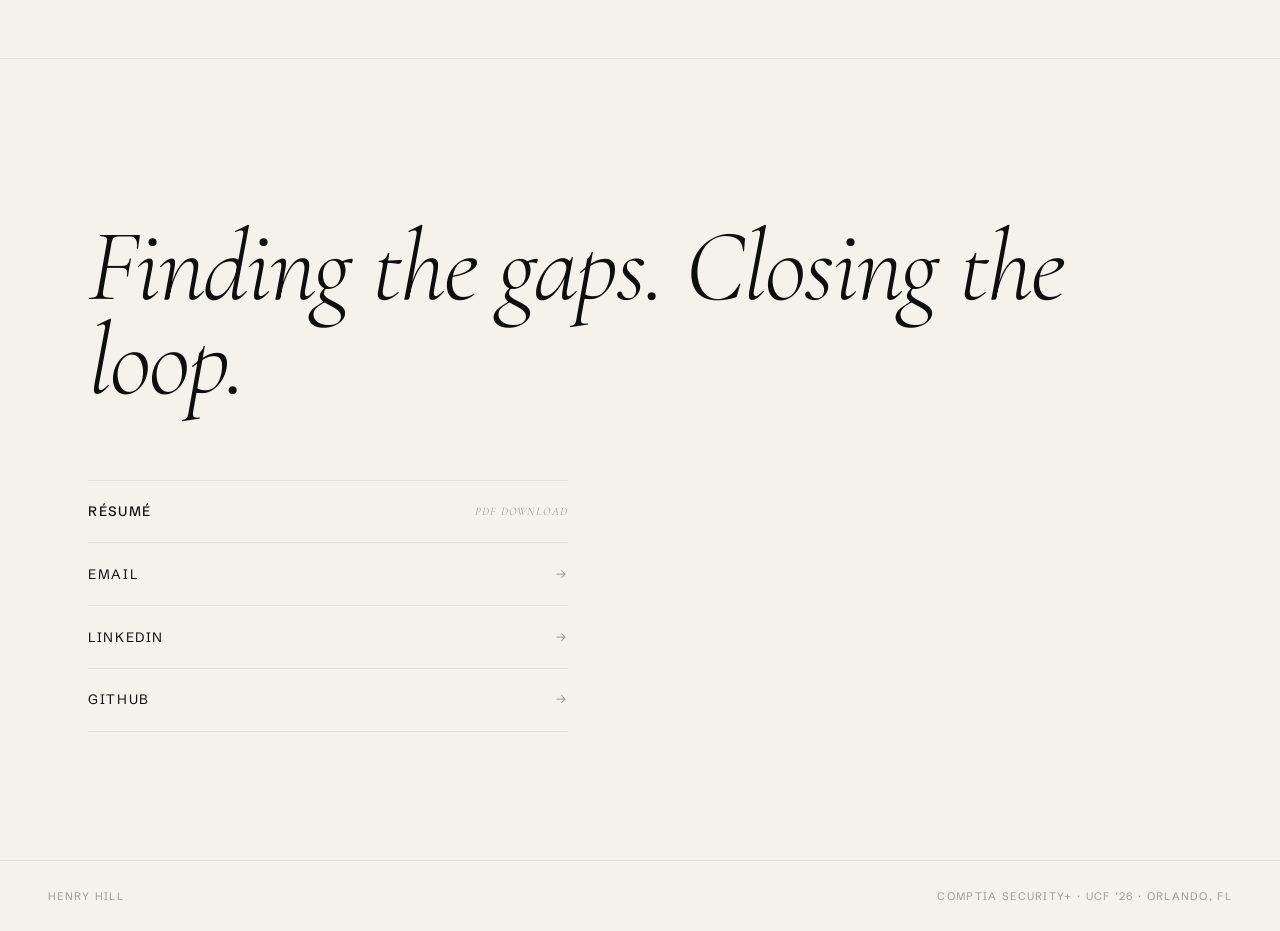
==== commit 42a0cd66: "Update index.html" ====
--- a/index.html
+++ b/index.html
@@ -557,7 +557,7 @@
     <div class="sk-row reveal">
       <div class="sgt">Network &amp; Security</div>
       <ul class="sgl">
-        <li>MikroTik</li><li>Cisco Meraki</li><li>VLANs &amp; Firewall Rules</li><li>Zero-Trust Architecture</li><li>Defense-in-Depth</li><li>Wireshark</li><li>VPN</li>
+        <li>MikroTik</li><li>Cisco Meraki/Packet Tracer</li><li>VLANs &amp; Firewall Rules</li><li>Zero-Trust Architecture</li><li>Defense-in-Depth</li><li>Wireshark</li><li>VPN</li>
       </ul>
     </div>
     <div class="sk-row reveal">
@@ -633,7 +633,7 @@
     <a href="Hill_Henry_Resume_4_2026.pdf" class="resume-link" target="_blank">
       R&eacute;sum&eacute; <span class="rl">PDF download</span>
     </a>
-    <a href="mailto:hillchenry.com">Email <span>&rarr;</span></a>
+    <a href="mailto:hillchenry@gmail.com">Email <span>&rarr;</span></a>
     <a href="https://linkedin.com/in/ithenryhill" target="_blank">LinkedIn <span>&rarr;</span></a>
     <a href="https://github.com/henrychill" target="_blank">GitHub <span>&rarr;</span></a>
   </div>
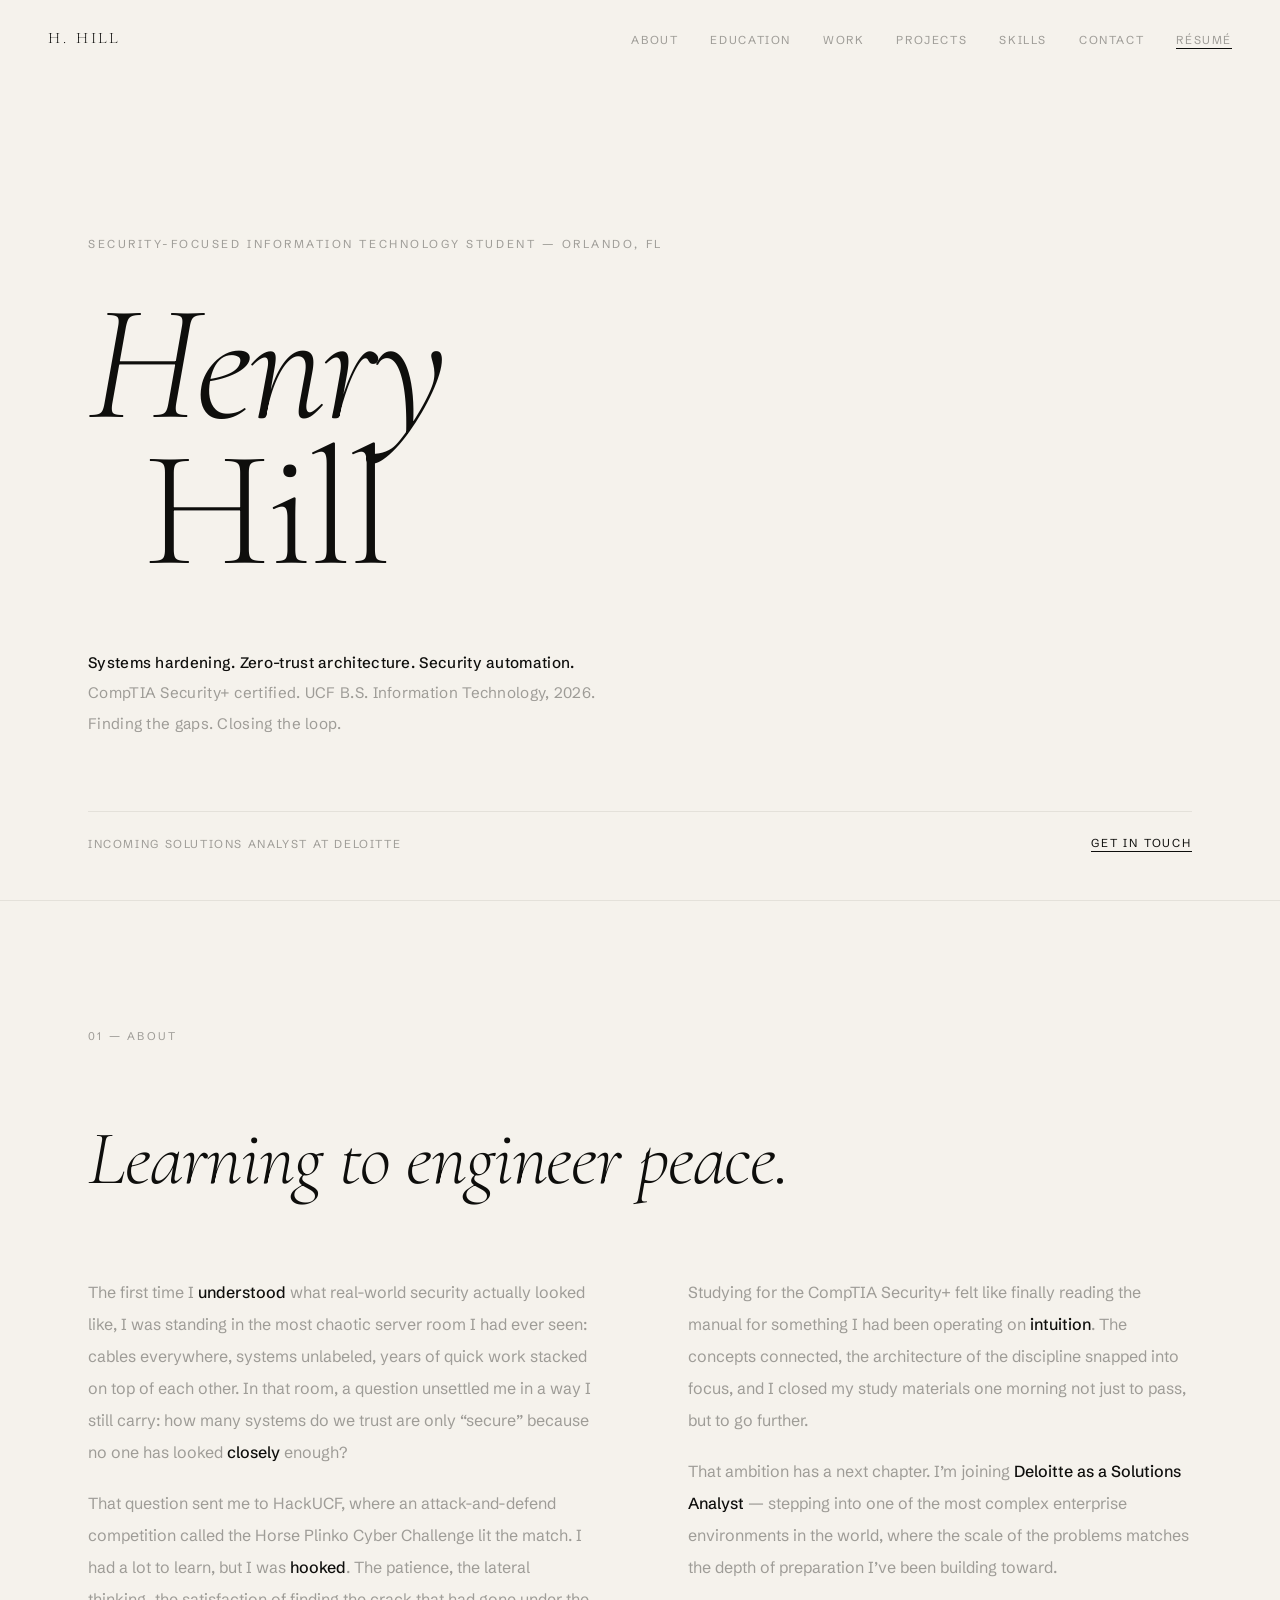
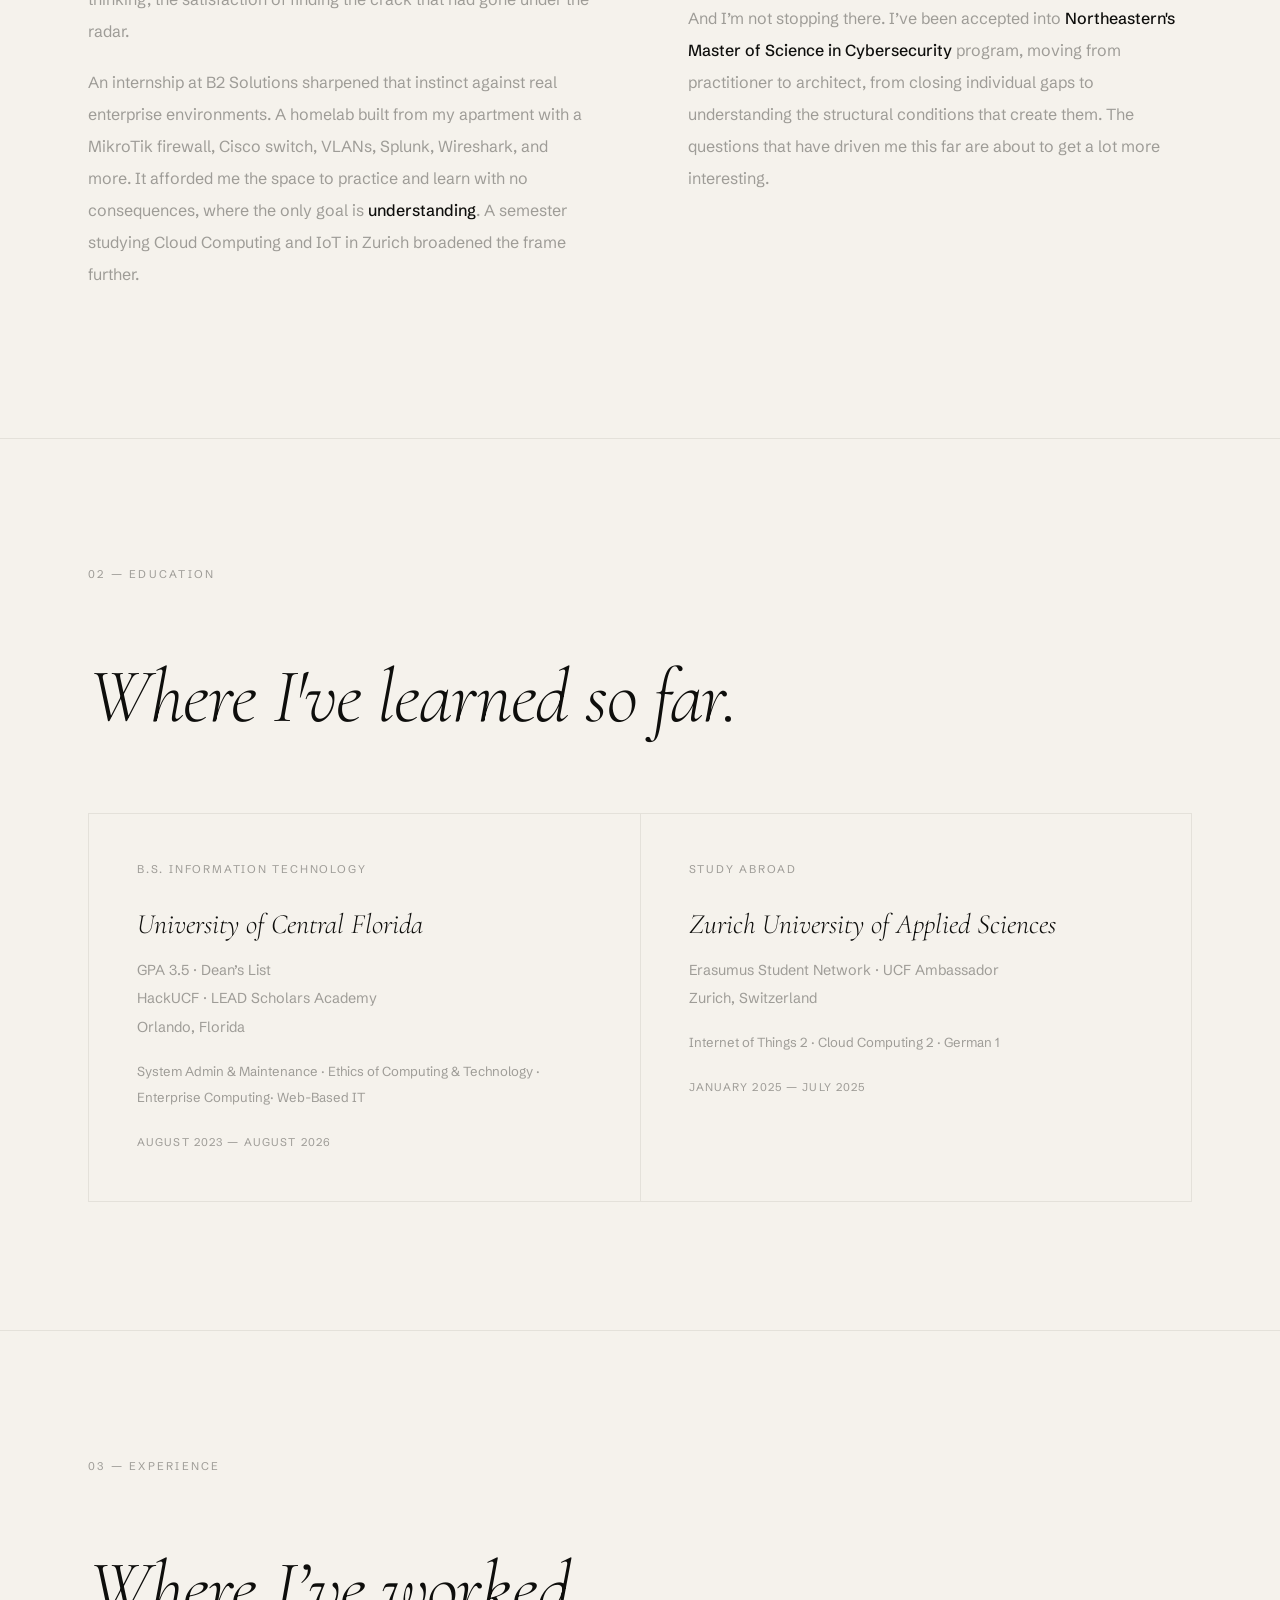
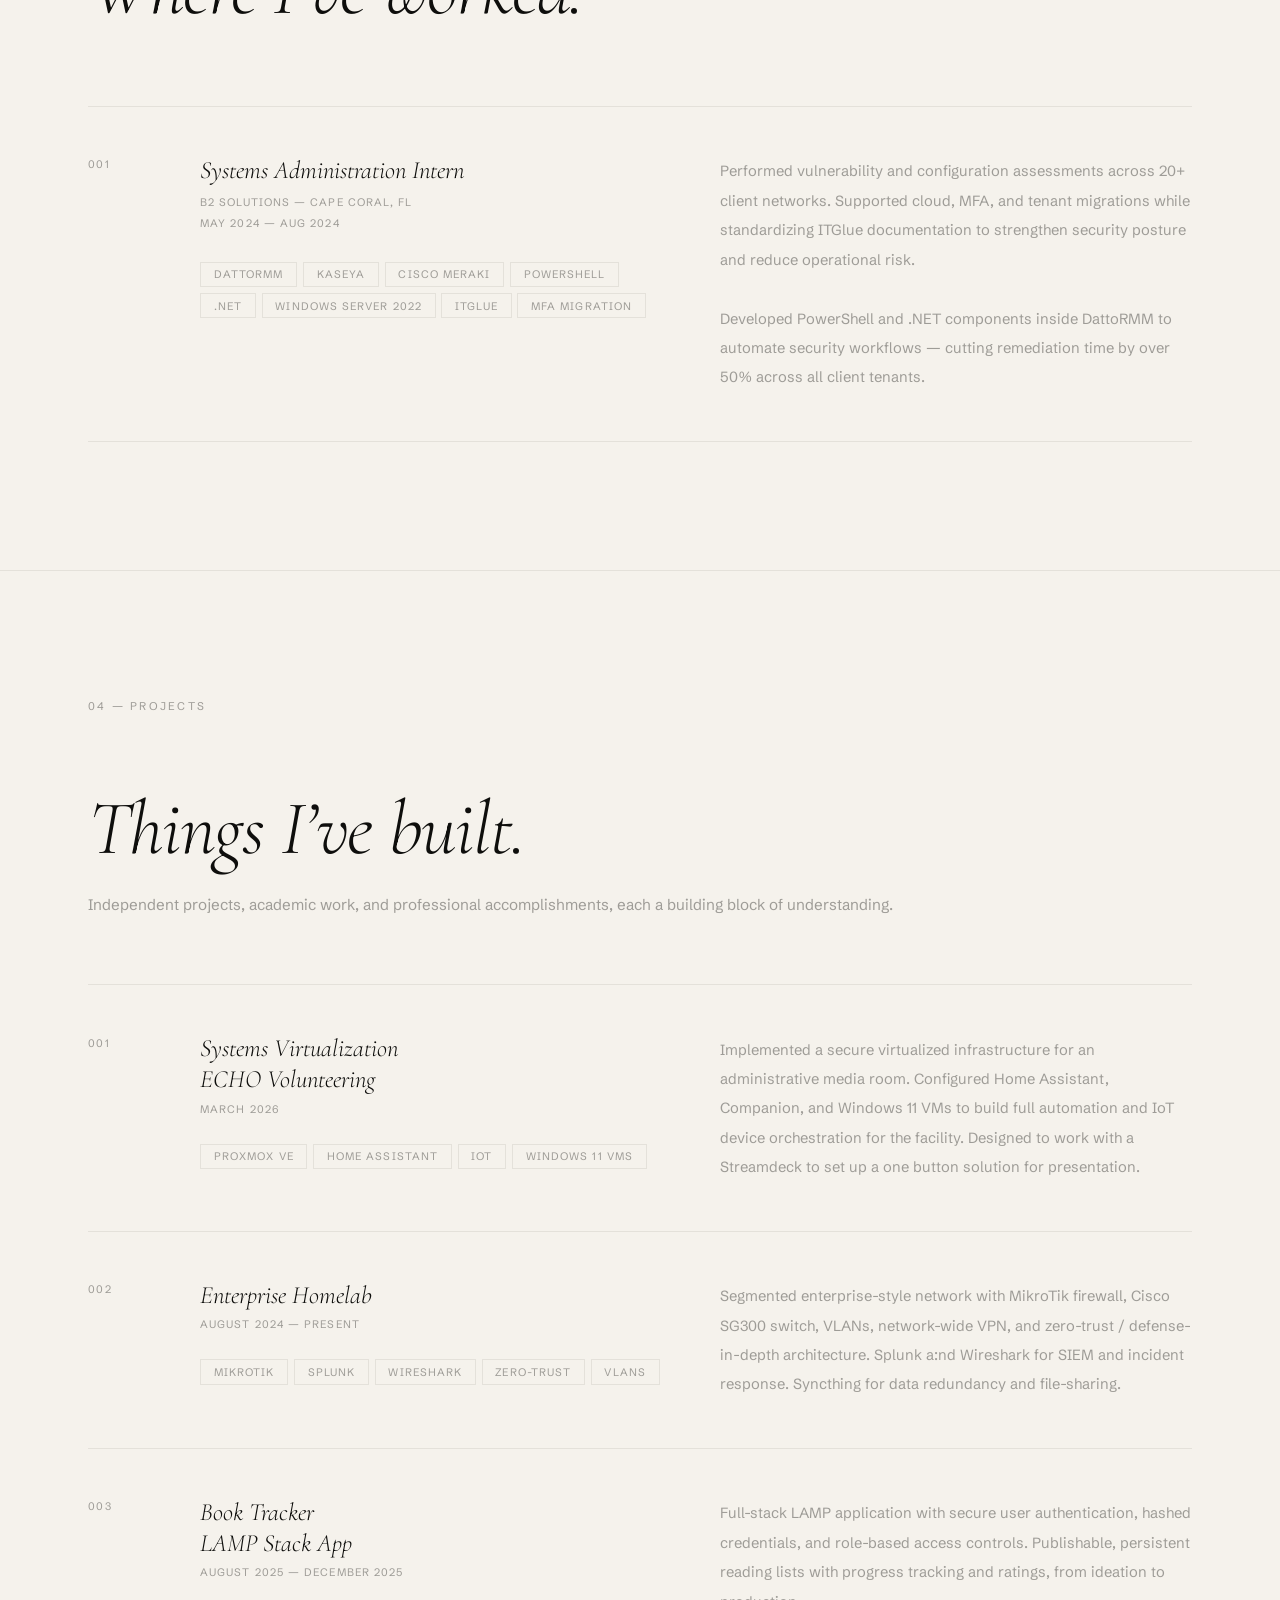
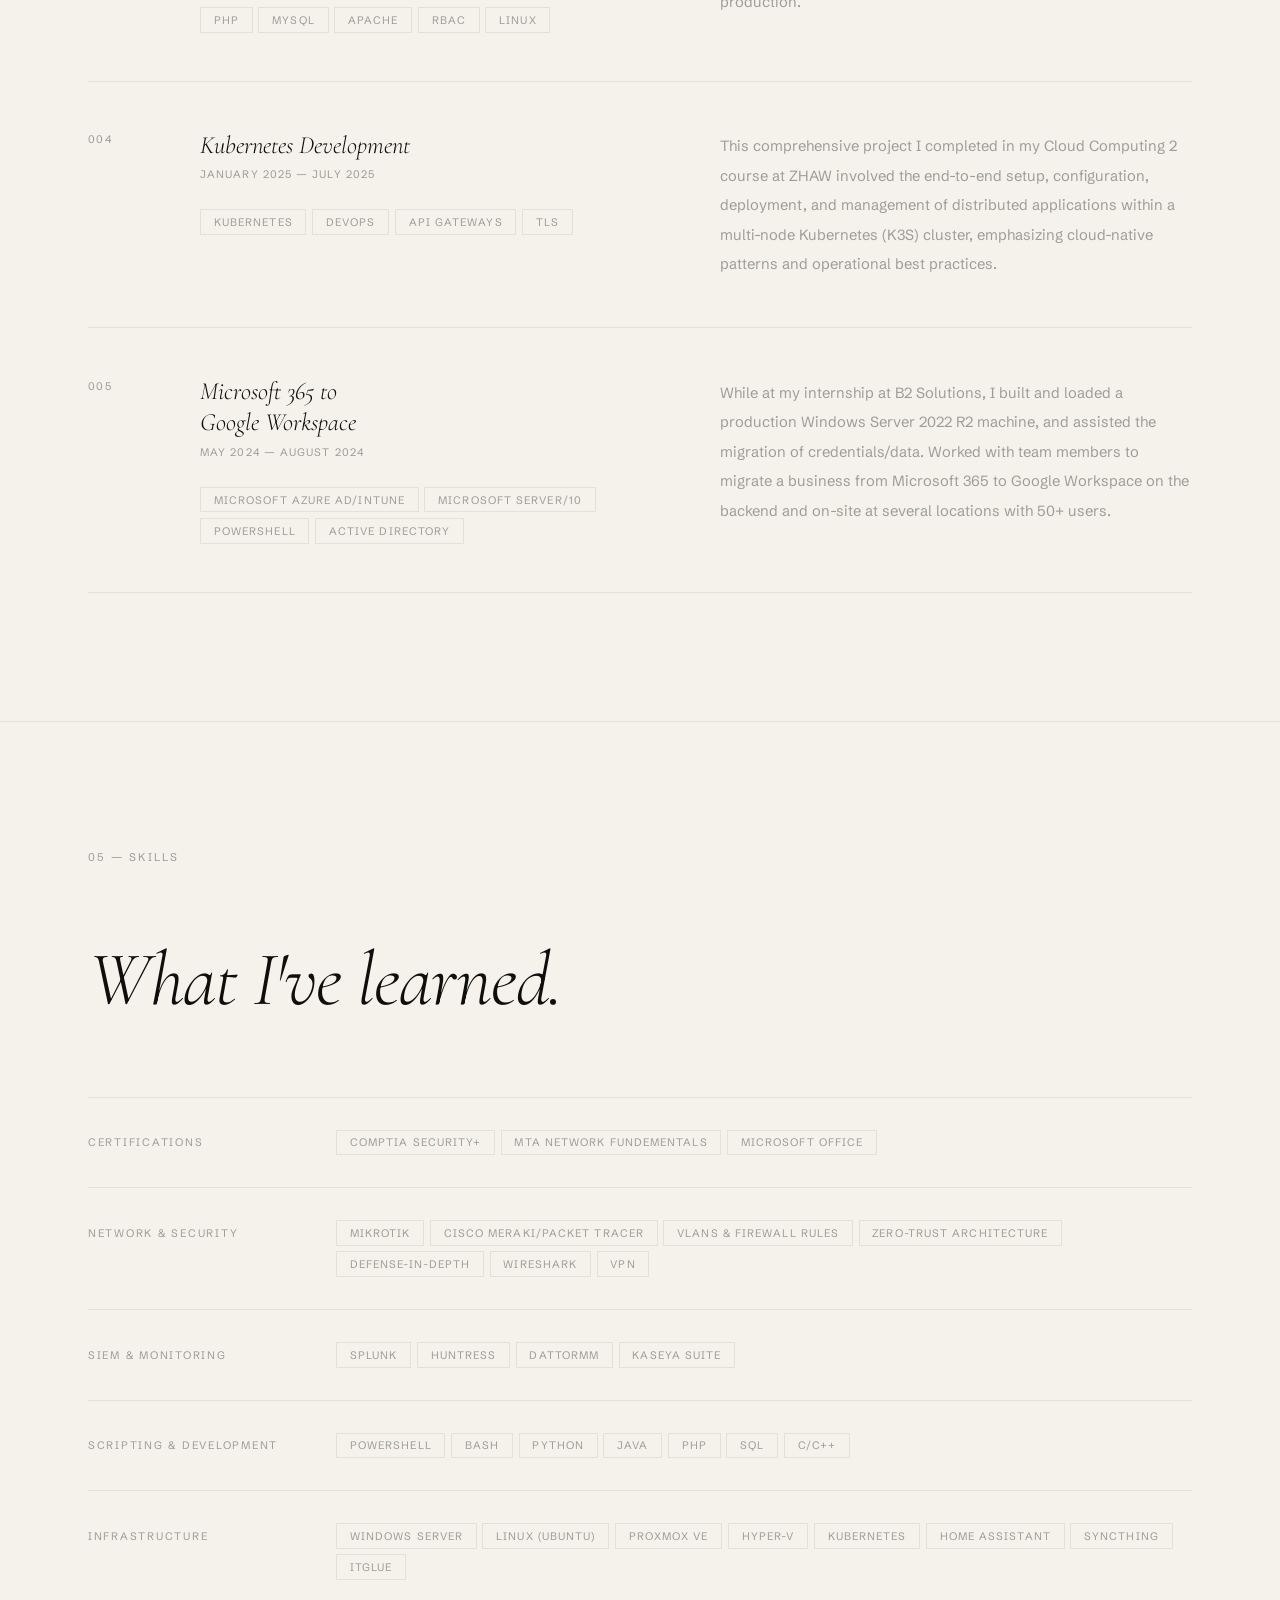
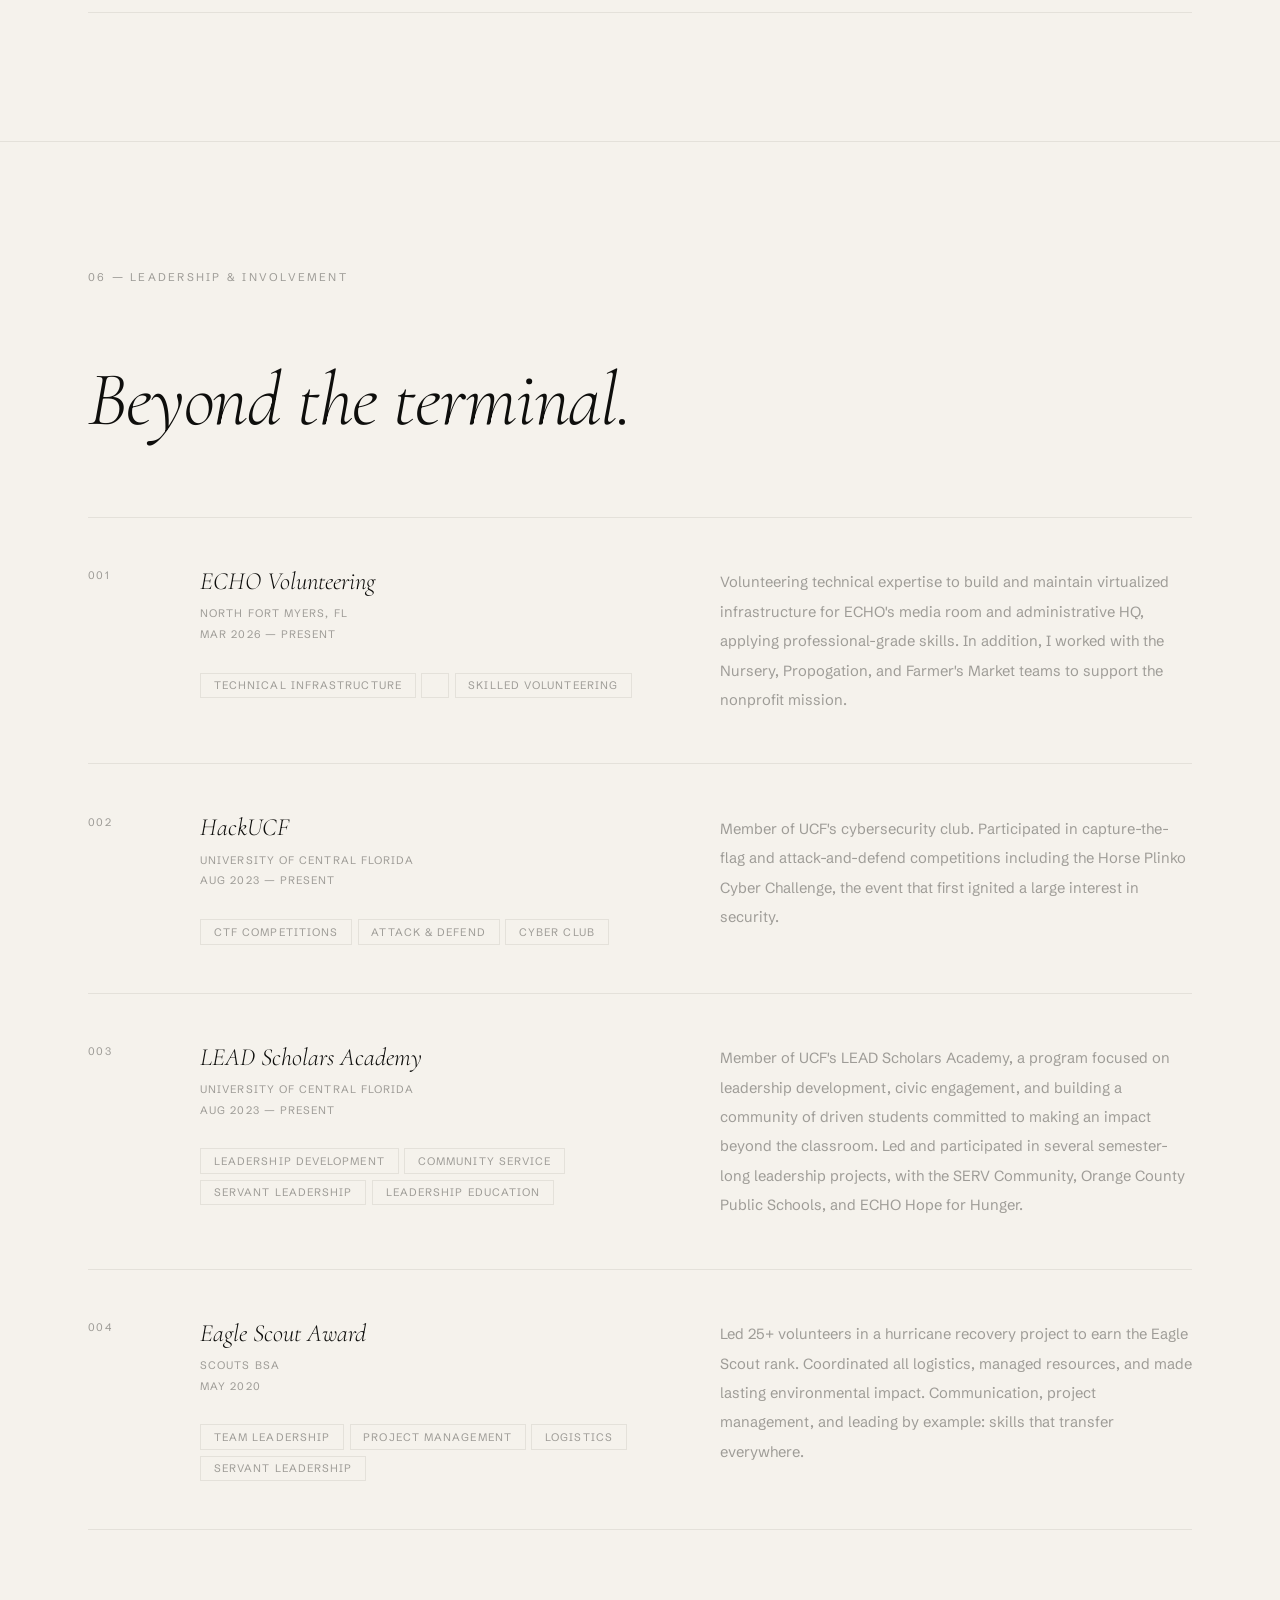
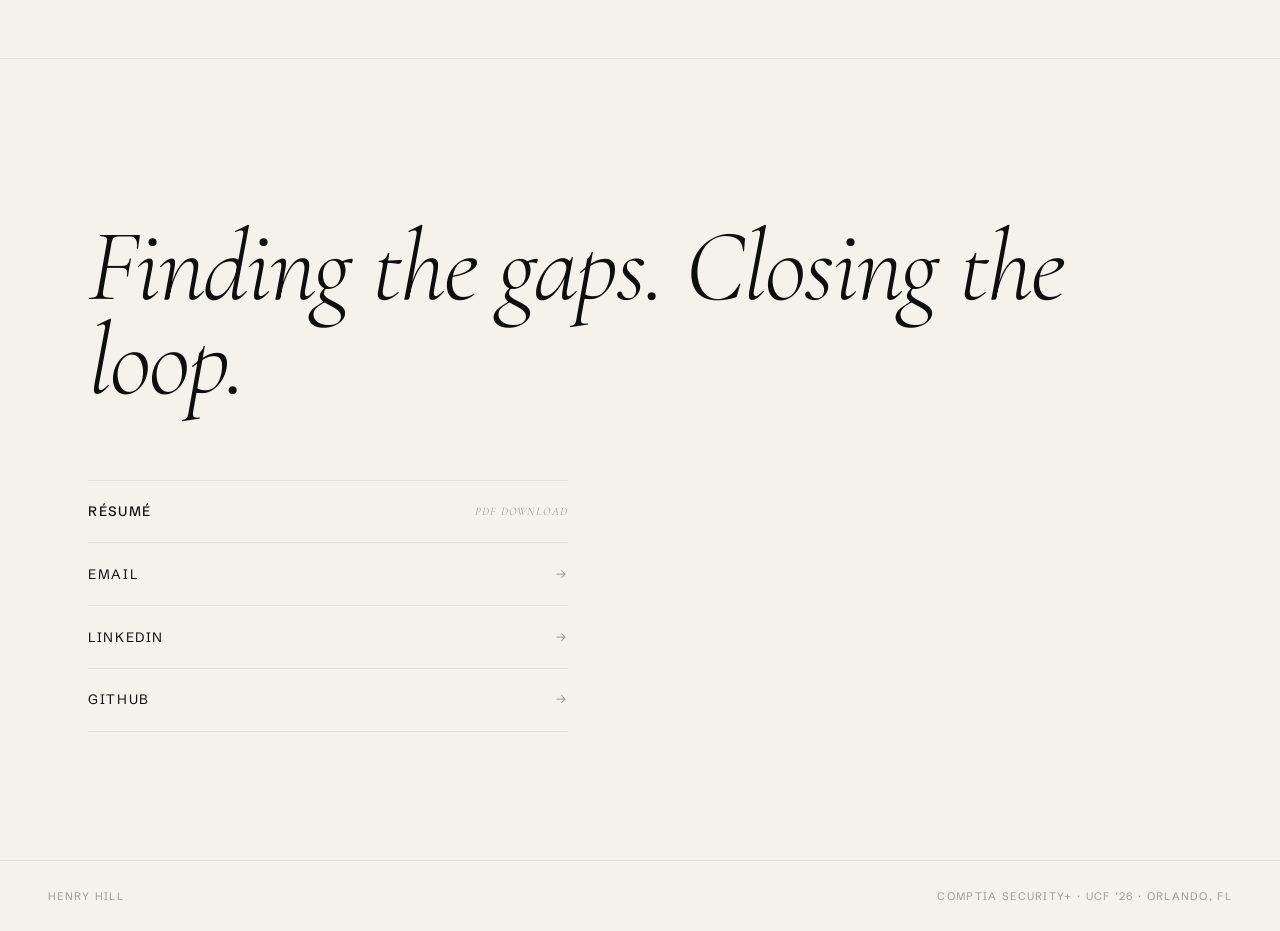
==== commit 242ee036: "Update index.html" ====
--- a/index.html
+++ b/index.html
@@ -462,7 +462,7 @@
     <div class="ec">
       <div class="et">Study Abroad</div>
       <div class="es">Zurich University of Applied Sciences</div>
-	  <div class="el">Erasumus Student Network</div>
+	  <div class="el">Erasumus Student Network &middot; UCF Ambassador</div>
       <div class="el">Zurich, Switzerland</div>
       <div class="el" style="margin-top:1rem;font-size:.82rem">Internet of Things 2 &middot; Cloud Computing 2 &middot; German 1</div>
 
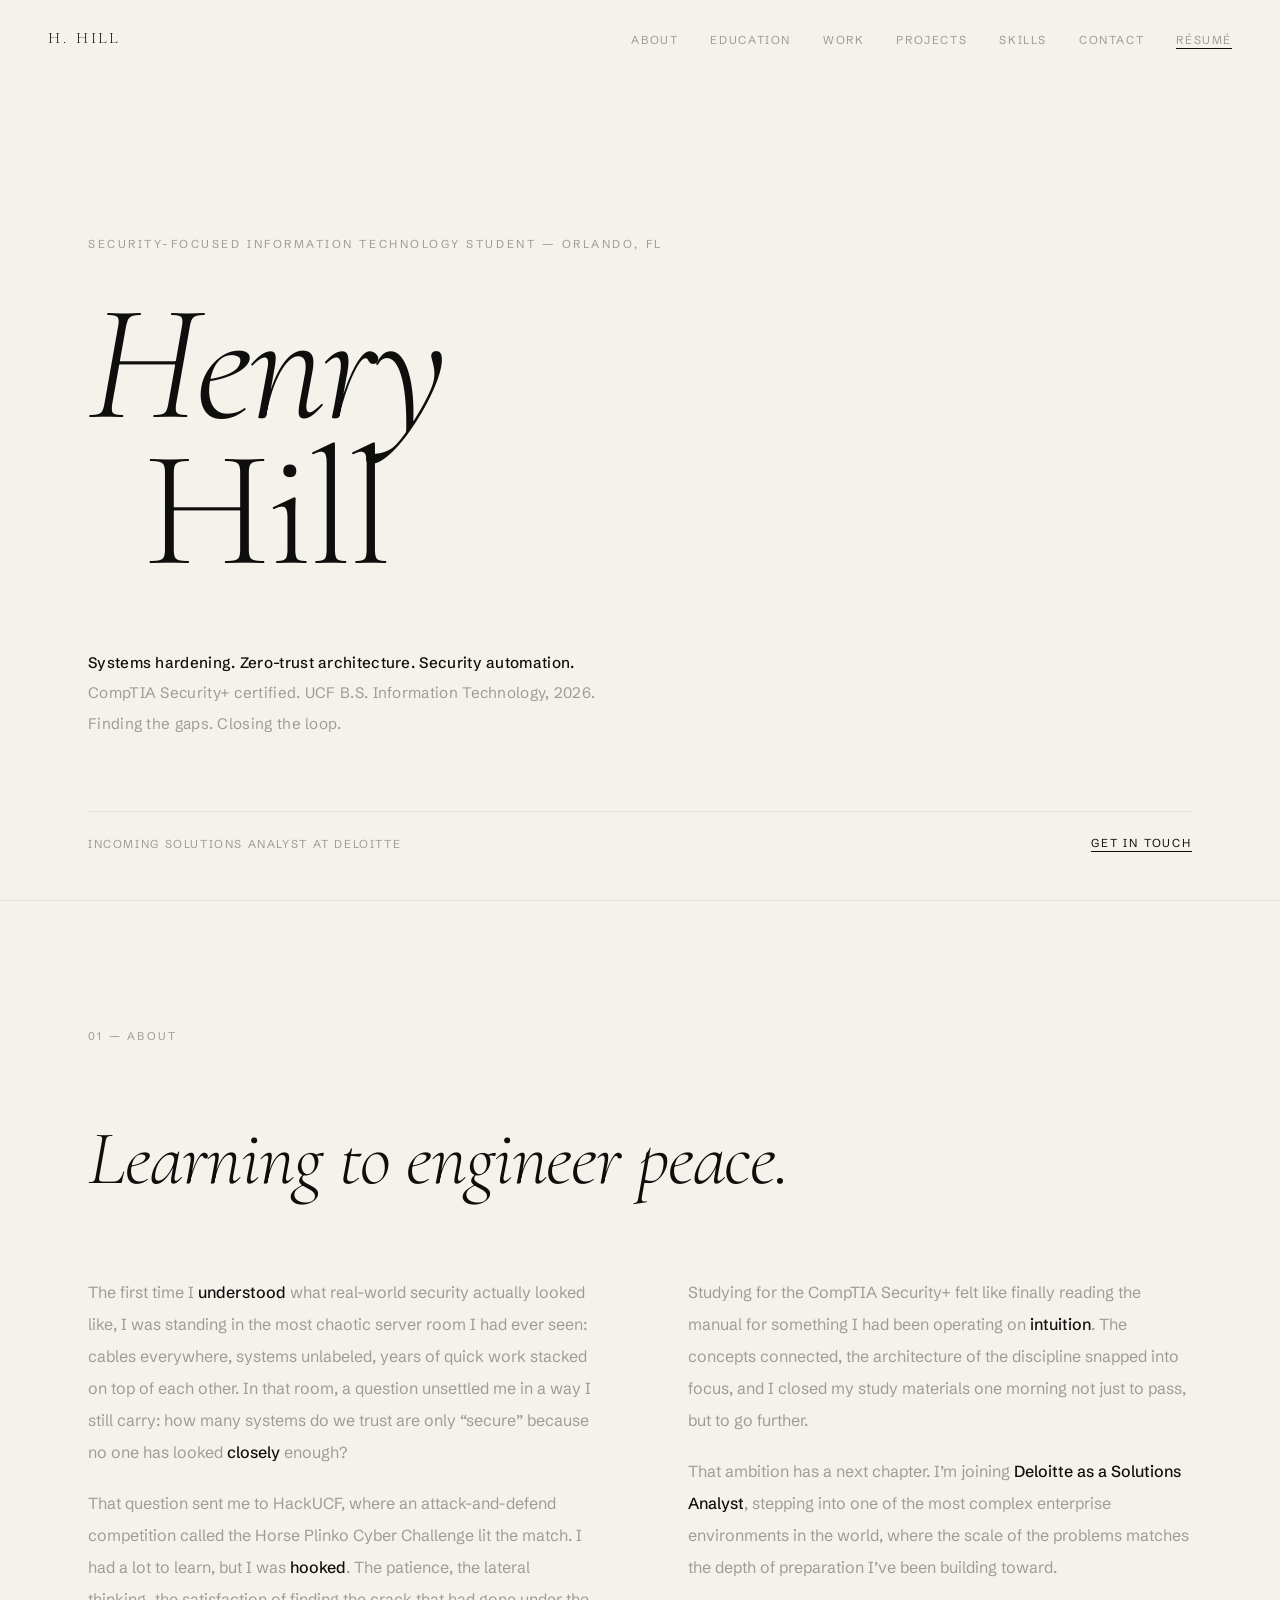
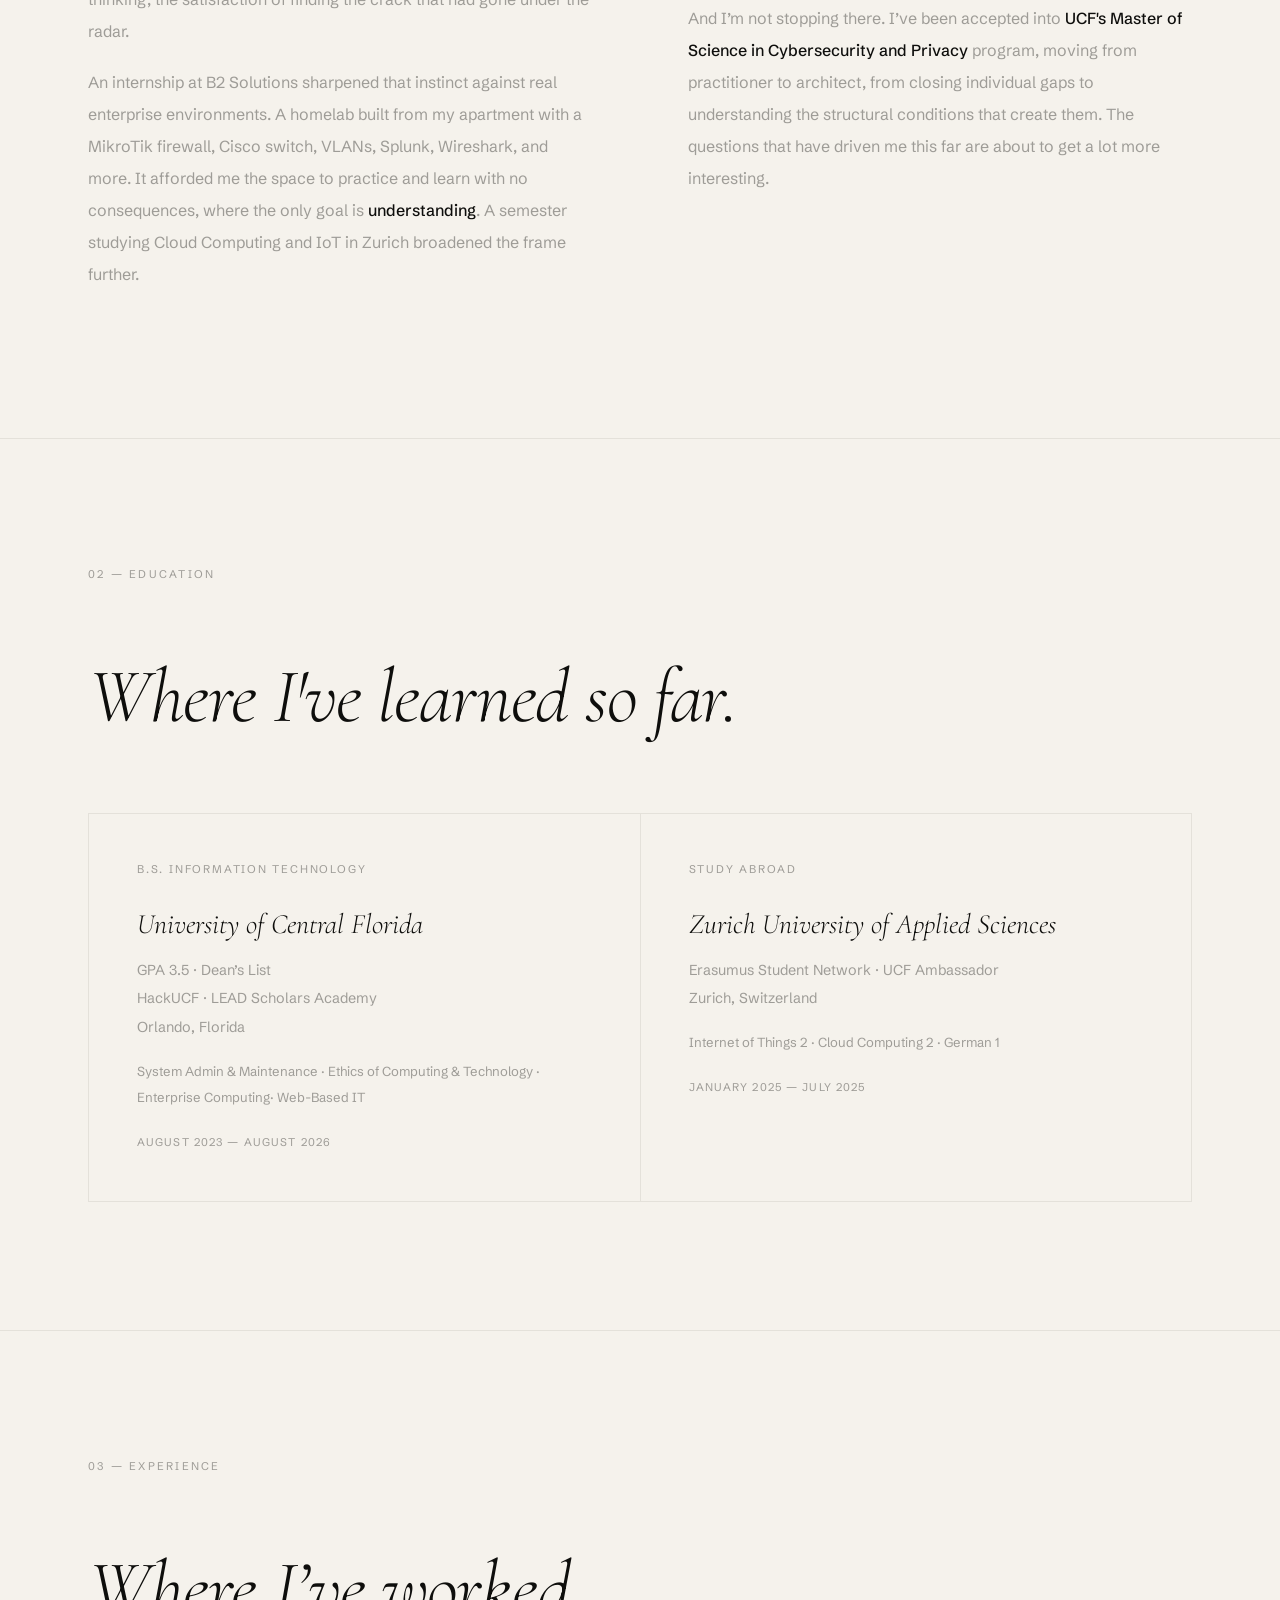
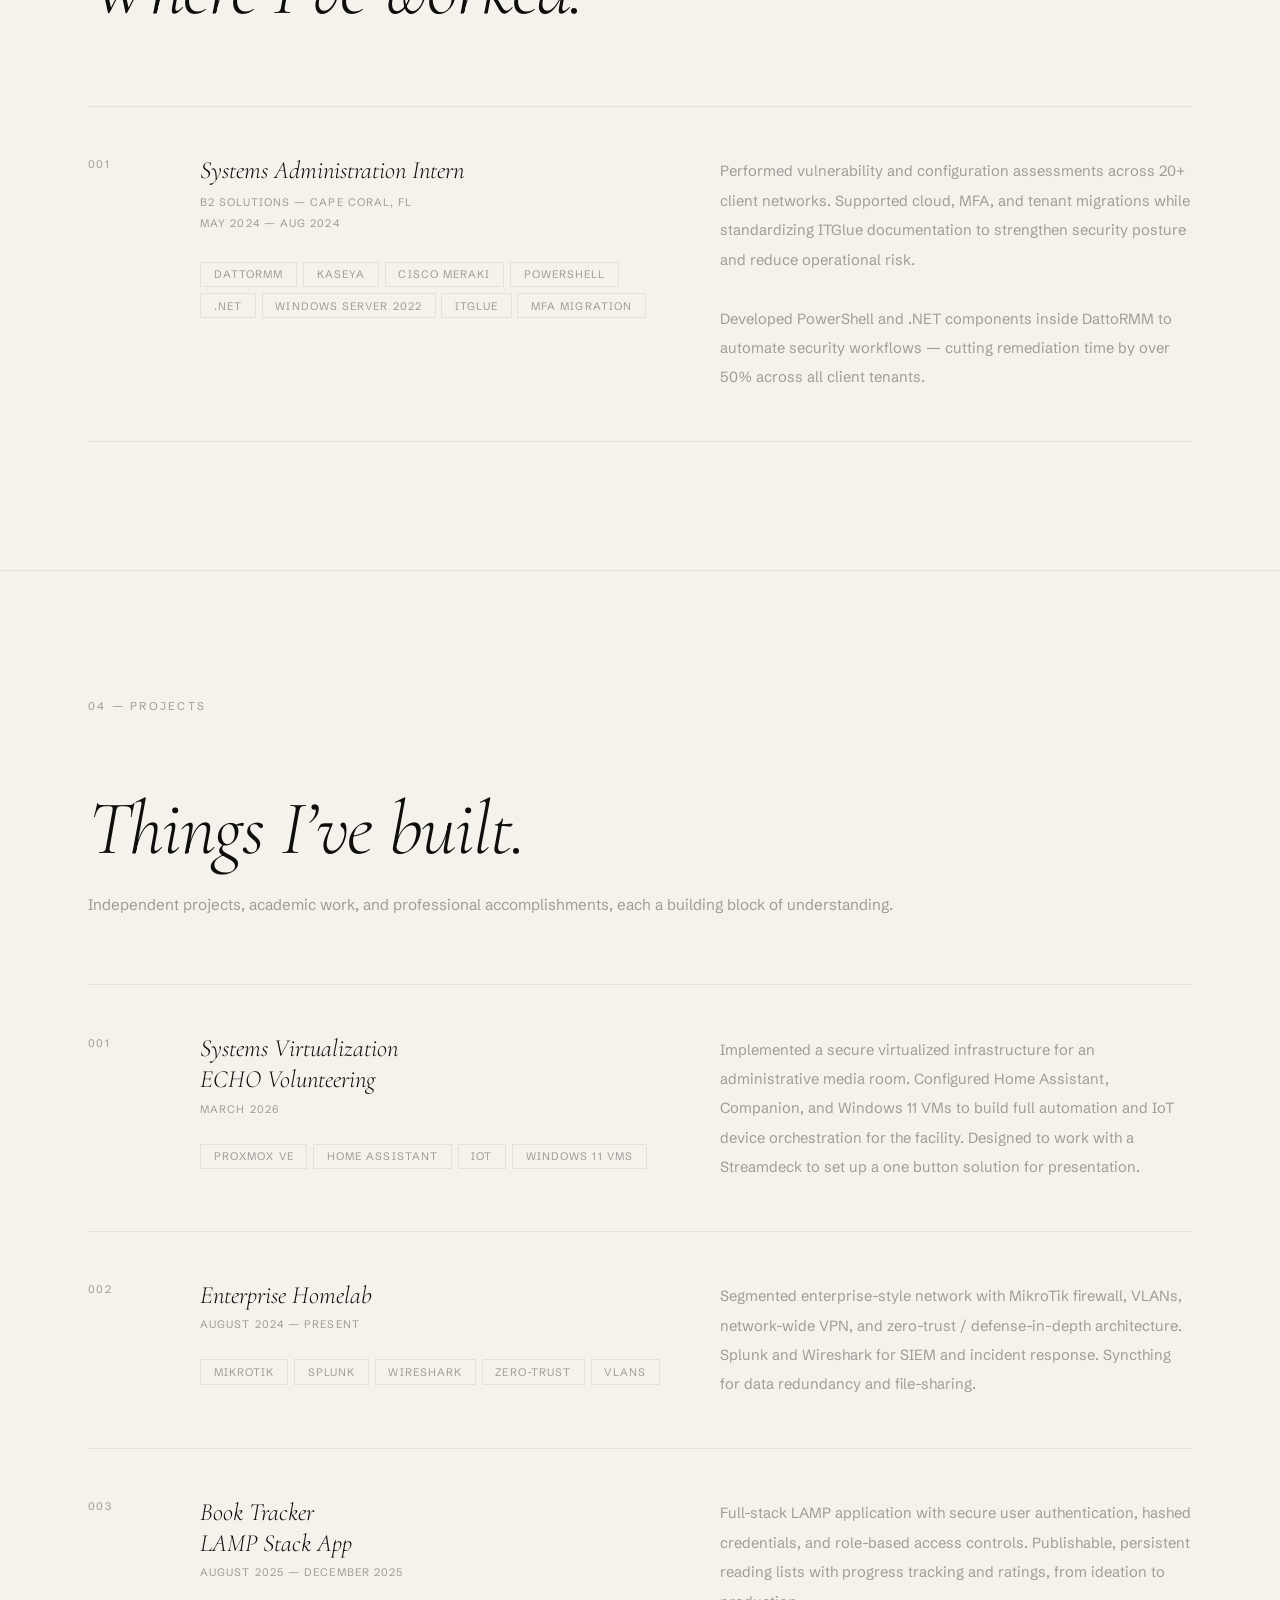
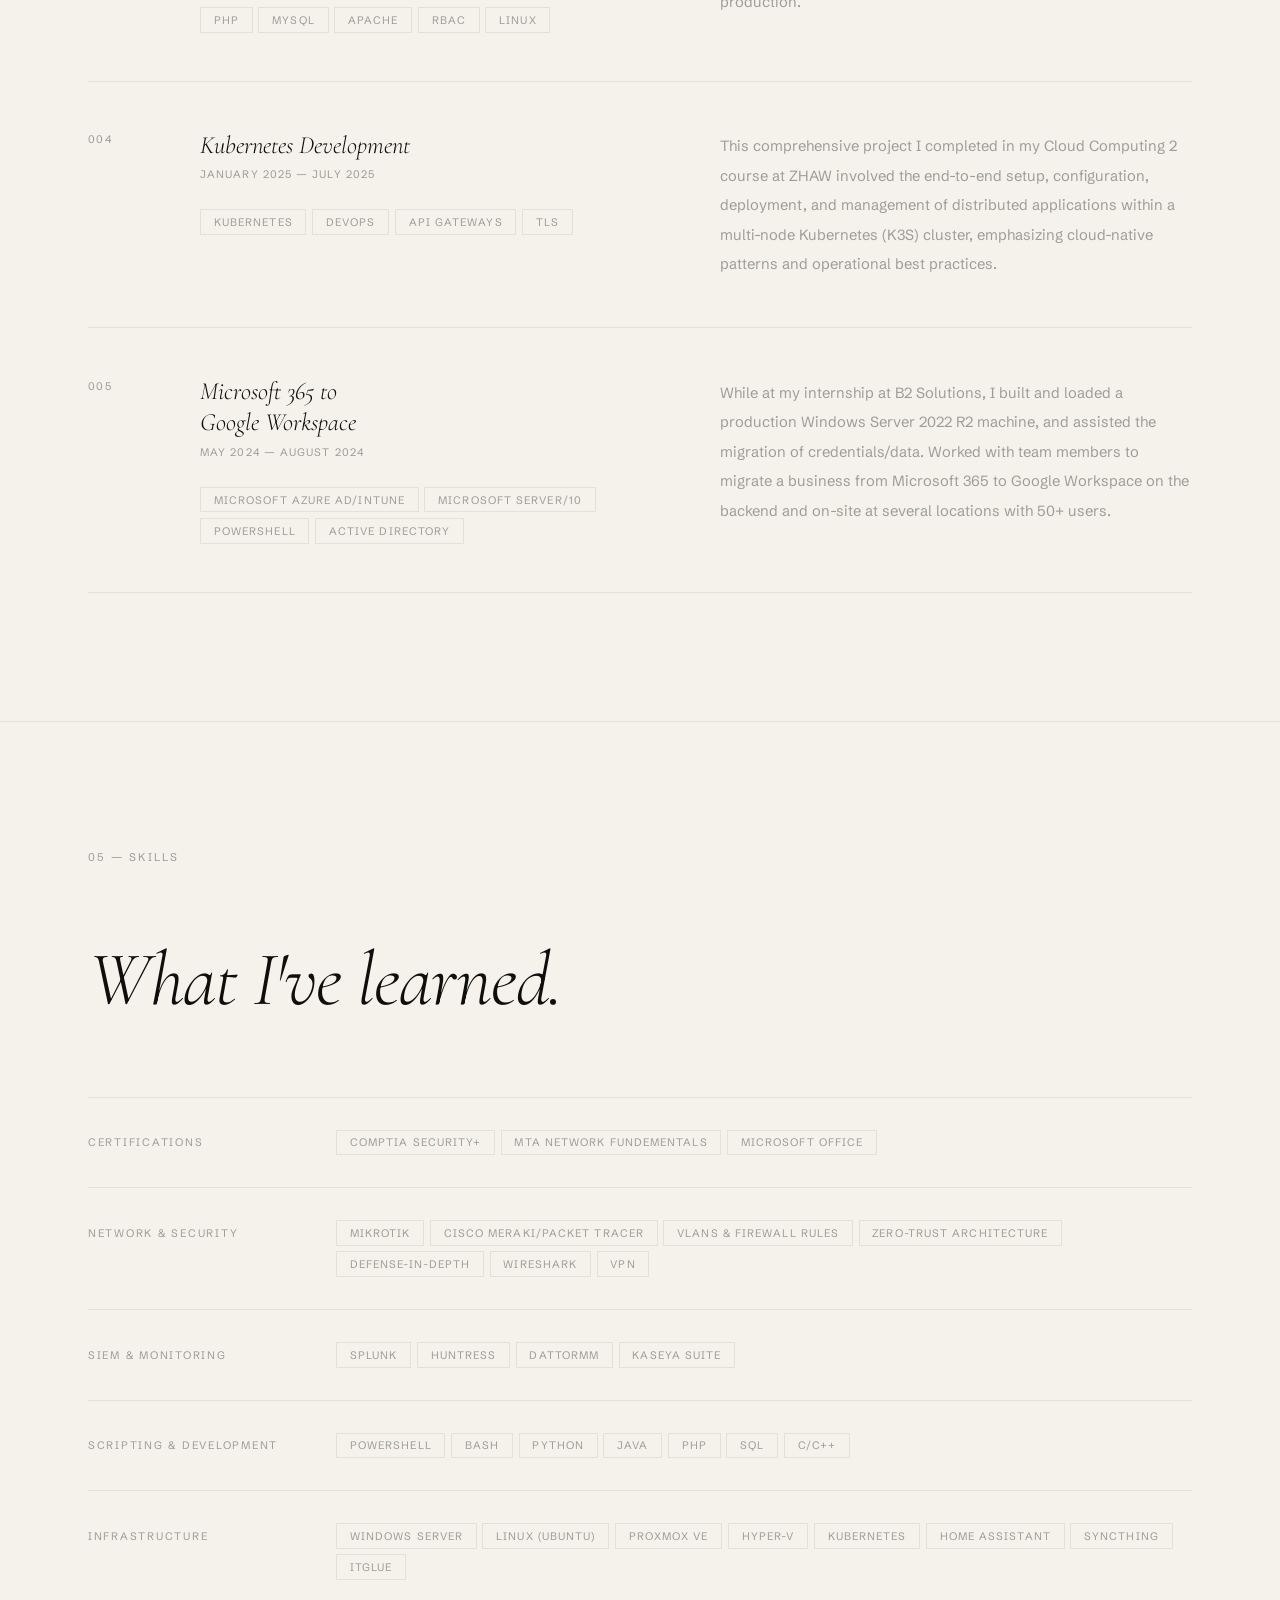
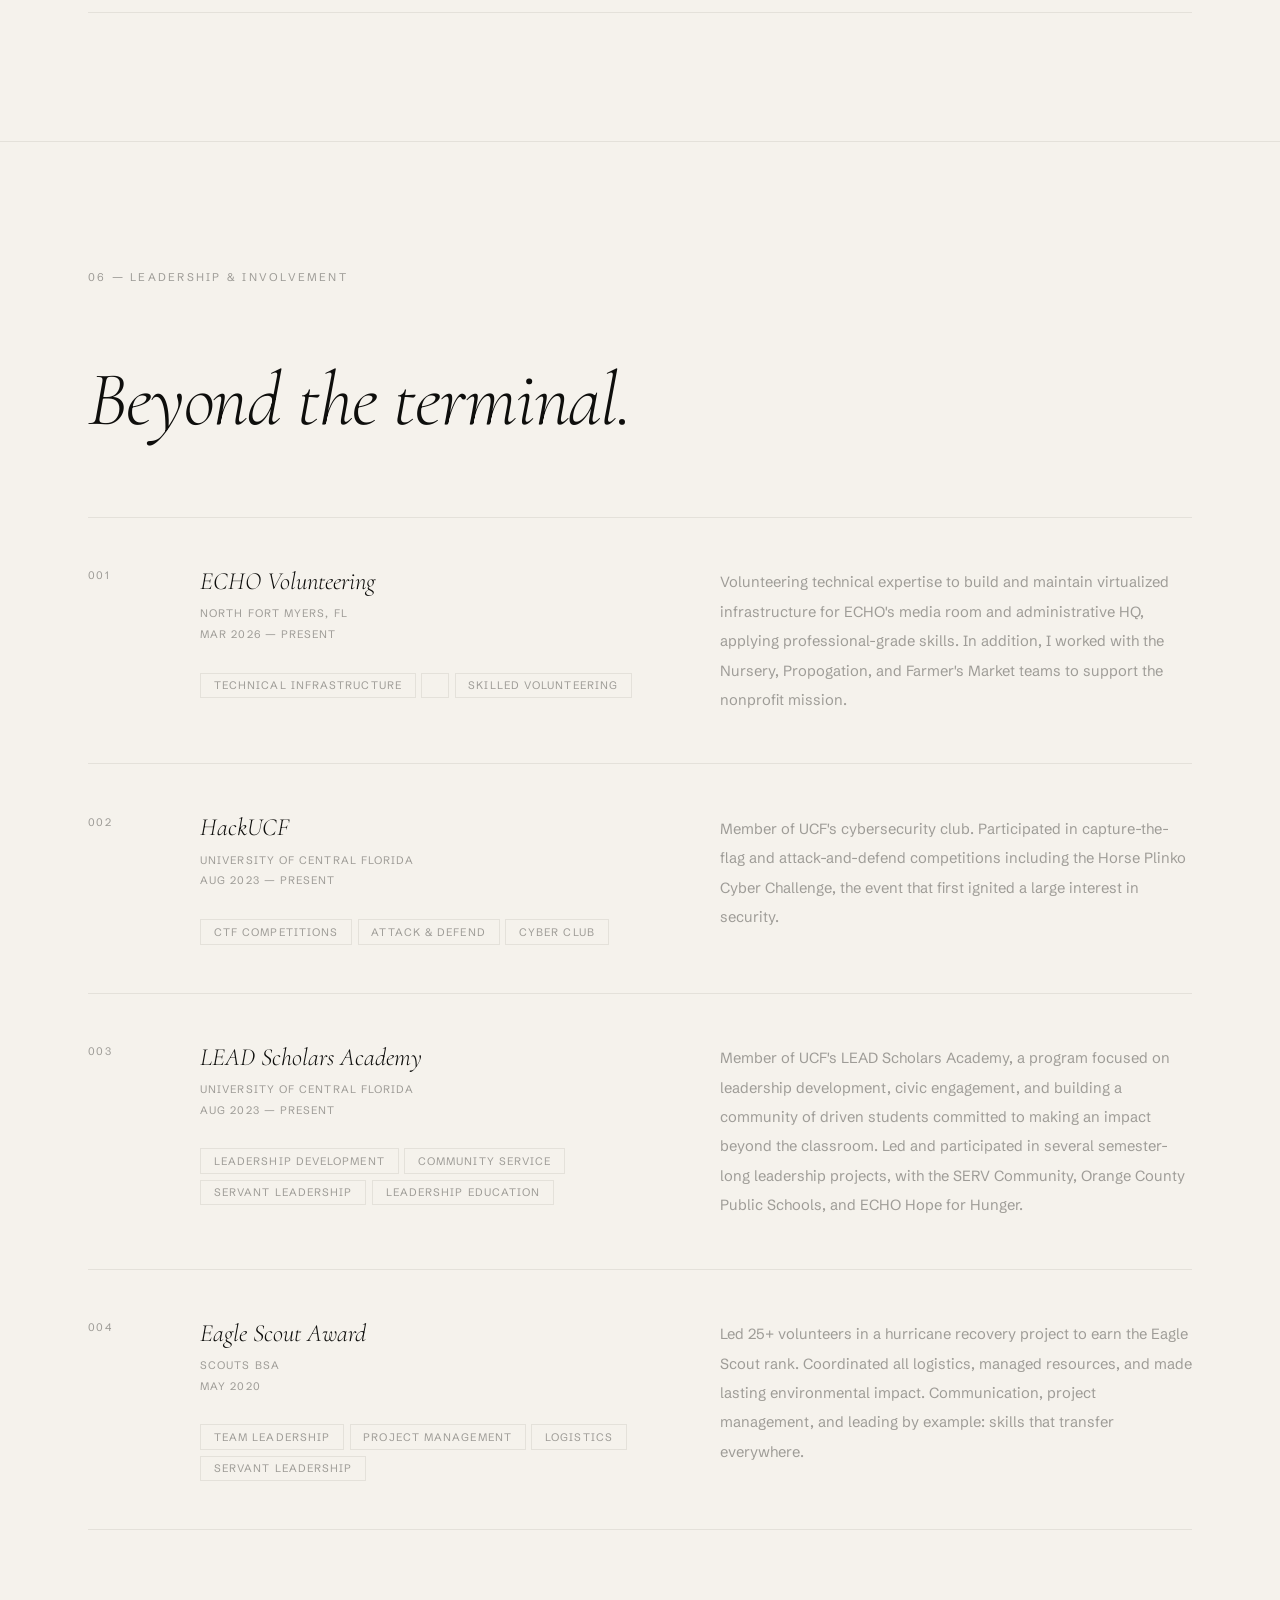
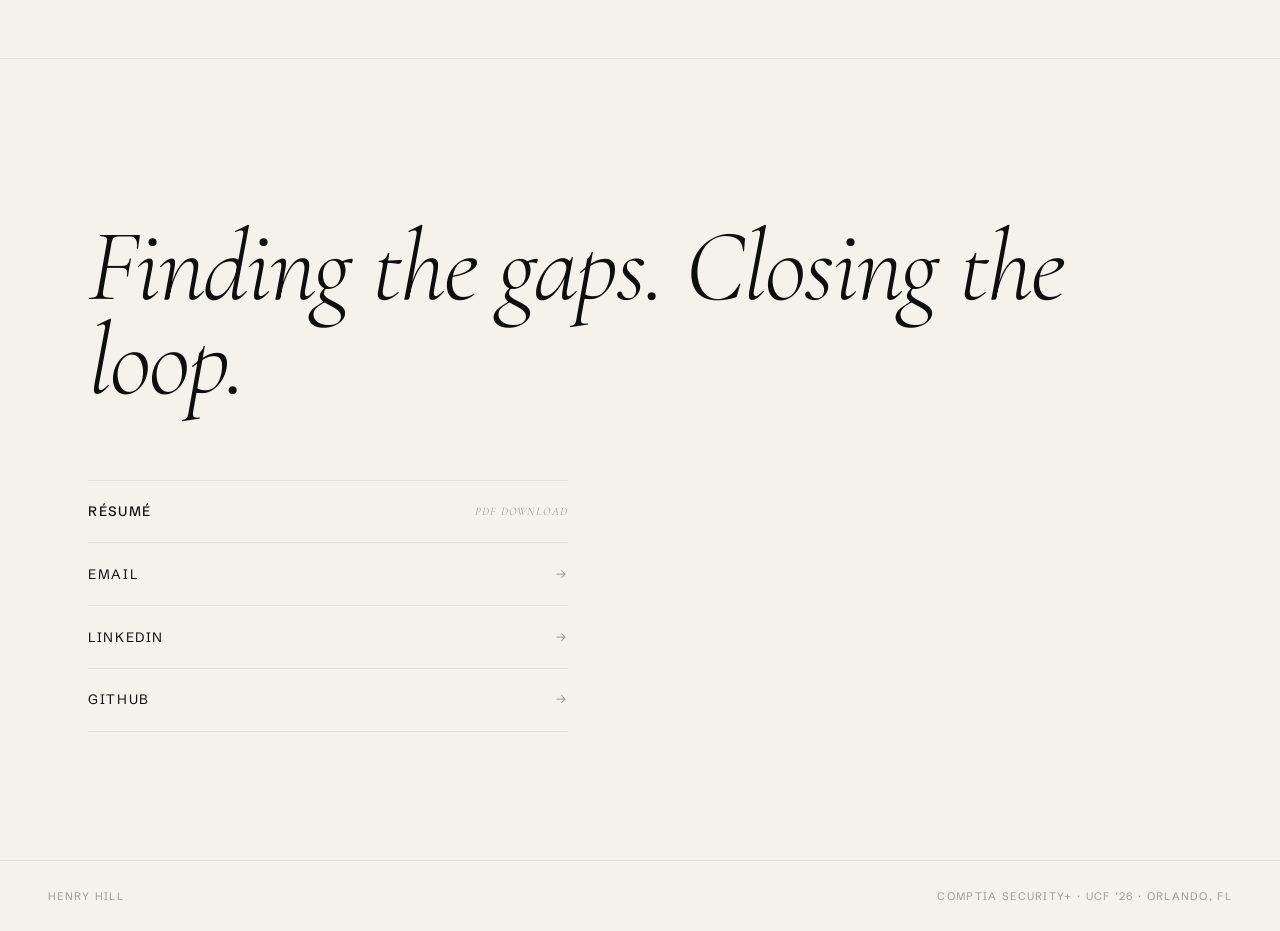
==== commit e1517d50: "Update index.html" ====
--- a/index.html
+++ b/index.html
@@ -439,8 +439,8 @@
     </div>
     <div class="ac reveal">
 			<p>Studying for the CompTIA Security+ felt like finally reading the manual for something I had been operating on <strong>intuition</strong>. The concepts connected, the architecture of the discipline snapped into focus, and I closed my study materials one morning not just to pass, but to go further.</p>
-			<p>That ambition has a next chapter. I&rsquo;m joining <strong>Deloitte as a Solutions Analyst</strong> &mdash; stepping into one of the most complex enterprise environments in the world, where the scale of the problems matches the depth of preparation I&rsquo;ve been building toward.</p>
-			<p>And I&rsquo;m not stopping there. I&rsquo;ve been accepted into <strong>Northeastern's Master of Science in Cybersecurity</strong> program, moving from practitioner to architect, from closing individual gaps to understanding the structural conditions that create them. The questions that have driven me this far are about to get a lot more interesting.</p>
+			<p>That ambition has a next chapter. I&rsquo;m joining <strong>Deloitte as a Solutions Analyst</strong>, stepping into one of the most complex enterprise environments in the world, where the scale of the problems matches the depth of preparation I&rsquo;ve been building toward.</p>
+			<p>And I&rsquo;m not stopping there. I&rsquo;ve been accepted into <strong>UCF's Master of Science in Cybersecurity and Privacy</strong> program, moving from practitioner to architect, from closing individual gaps to understanding the structural conditions that create them. The questions that have driven me this far are about to get a lot more interesting.</p>
     </div>
   </div>
 </section>
@@ -509,7 +509,7 @@
       <div class="pd-date">August 2024 &mdash; Present</div>
       <div class="chips"><span class="chip">MikroTik</span><span class="chip">Splunk</span><span class="chip">Wireshark</span><span class="chip">Zero-Trust</span><span class="chip">VLANs</span></div>
     </div>
-    <div class="pd">Segmented enterprise-style network with MikroTik firewall, Cisco SG300 switch, VLANs, network-wide VPN, and zero-trust / defense-in-depth architecture. Splunk a:nd Wireshark for SIEM and incident response. Syncthing for data redundancy and file-sharing.</div>
+    <div class="pd">Segmented enterprise-style network with MikroTik firewall, VLANs, network-wide VPN, and zero-trust / defense-in-depth architecture. Splunk and Wireshark for SIEM and incident response. Syncthing for data redundancy and file-sharing.</div>
   </div>
   <div class="pr reveal">
     <div class="pi">003</div>
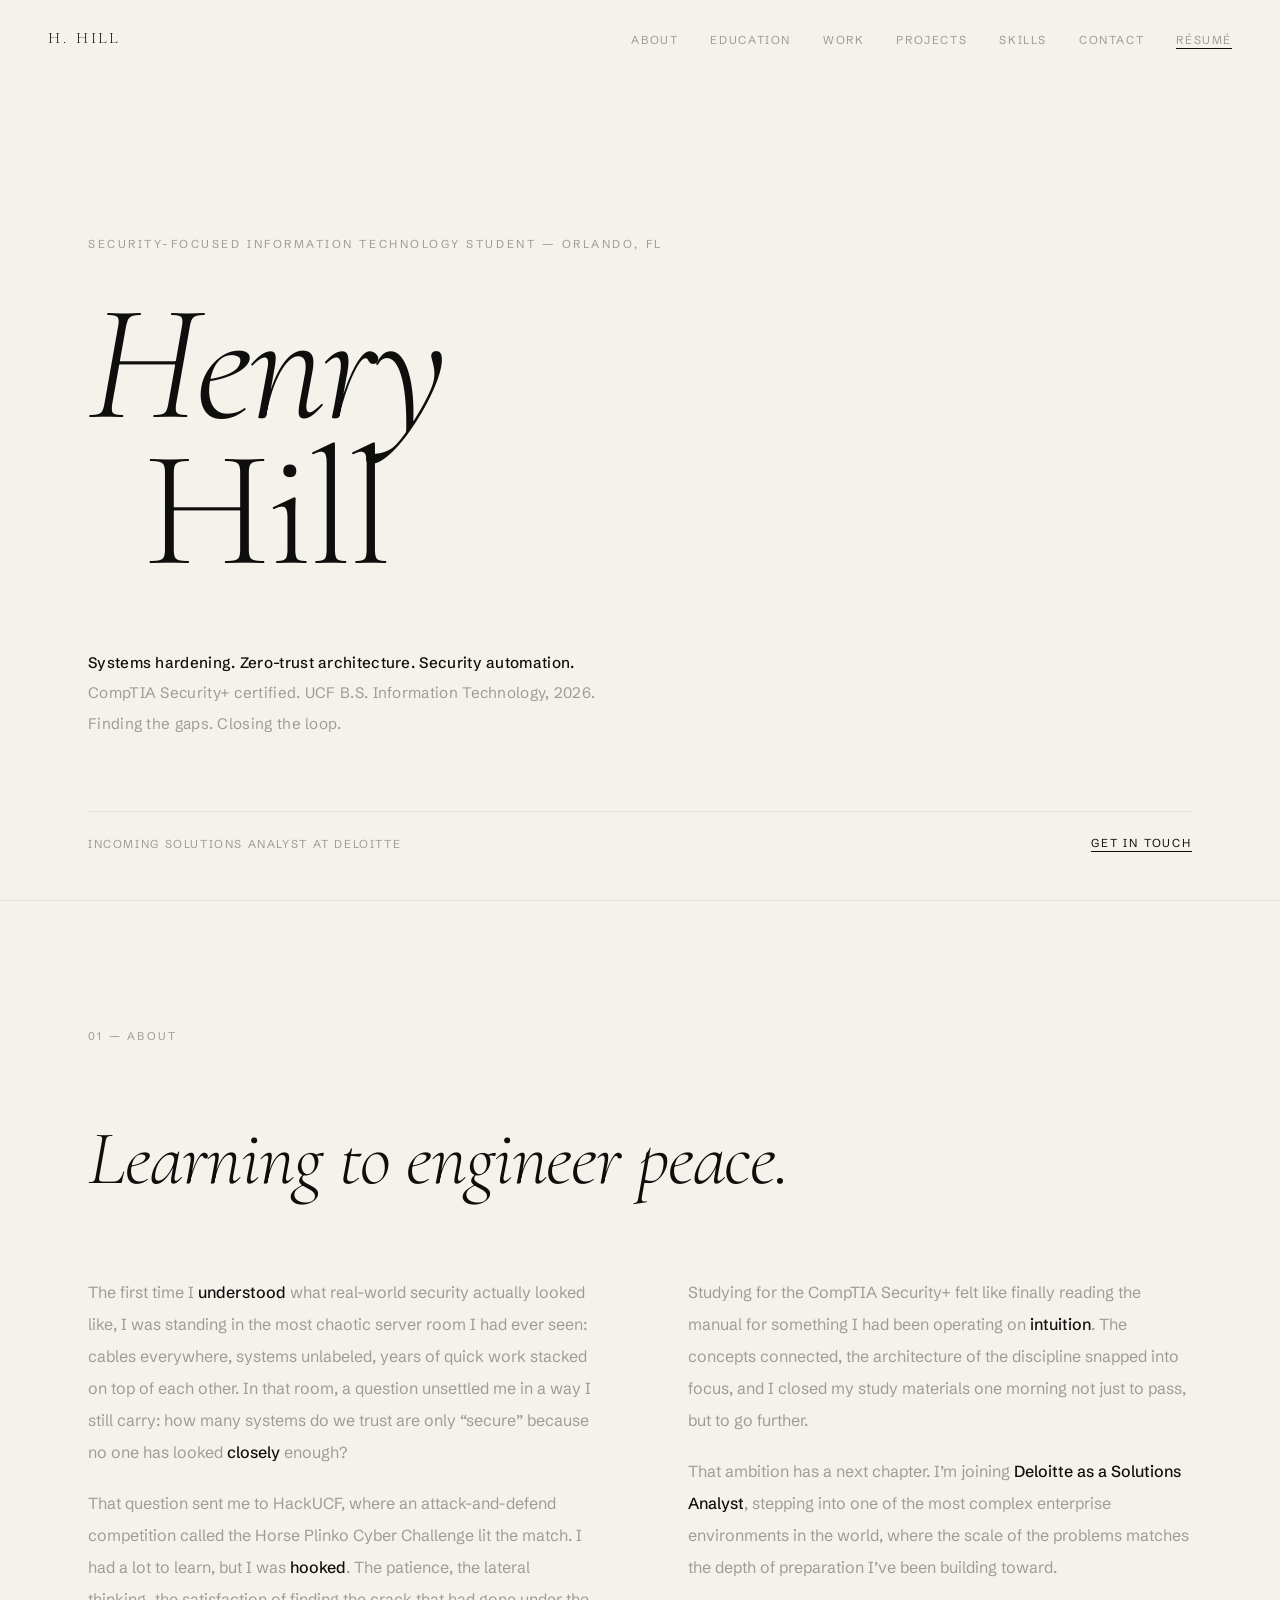
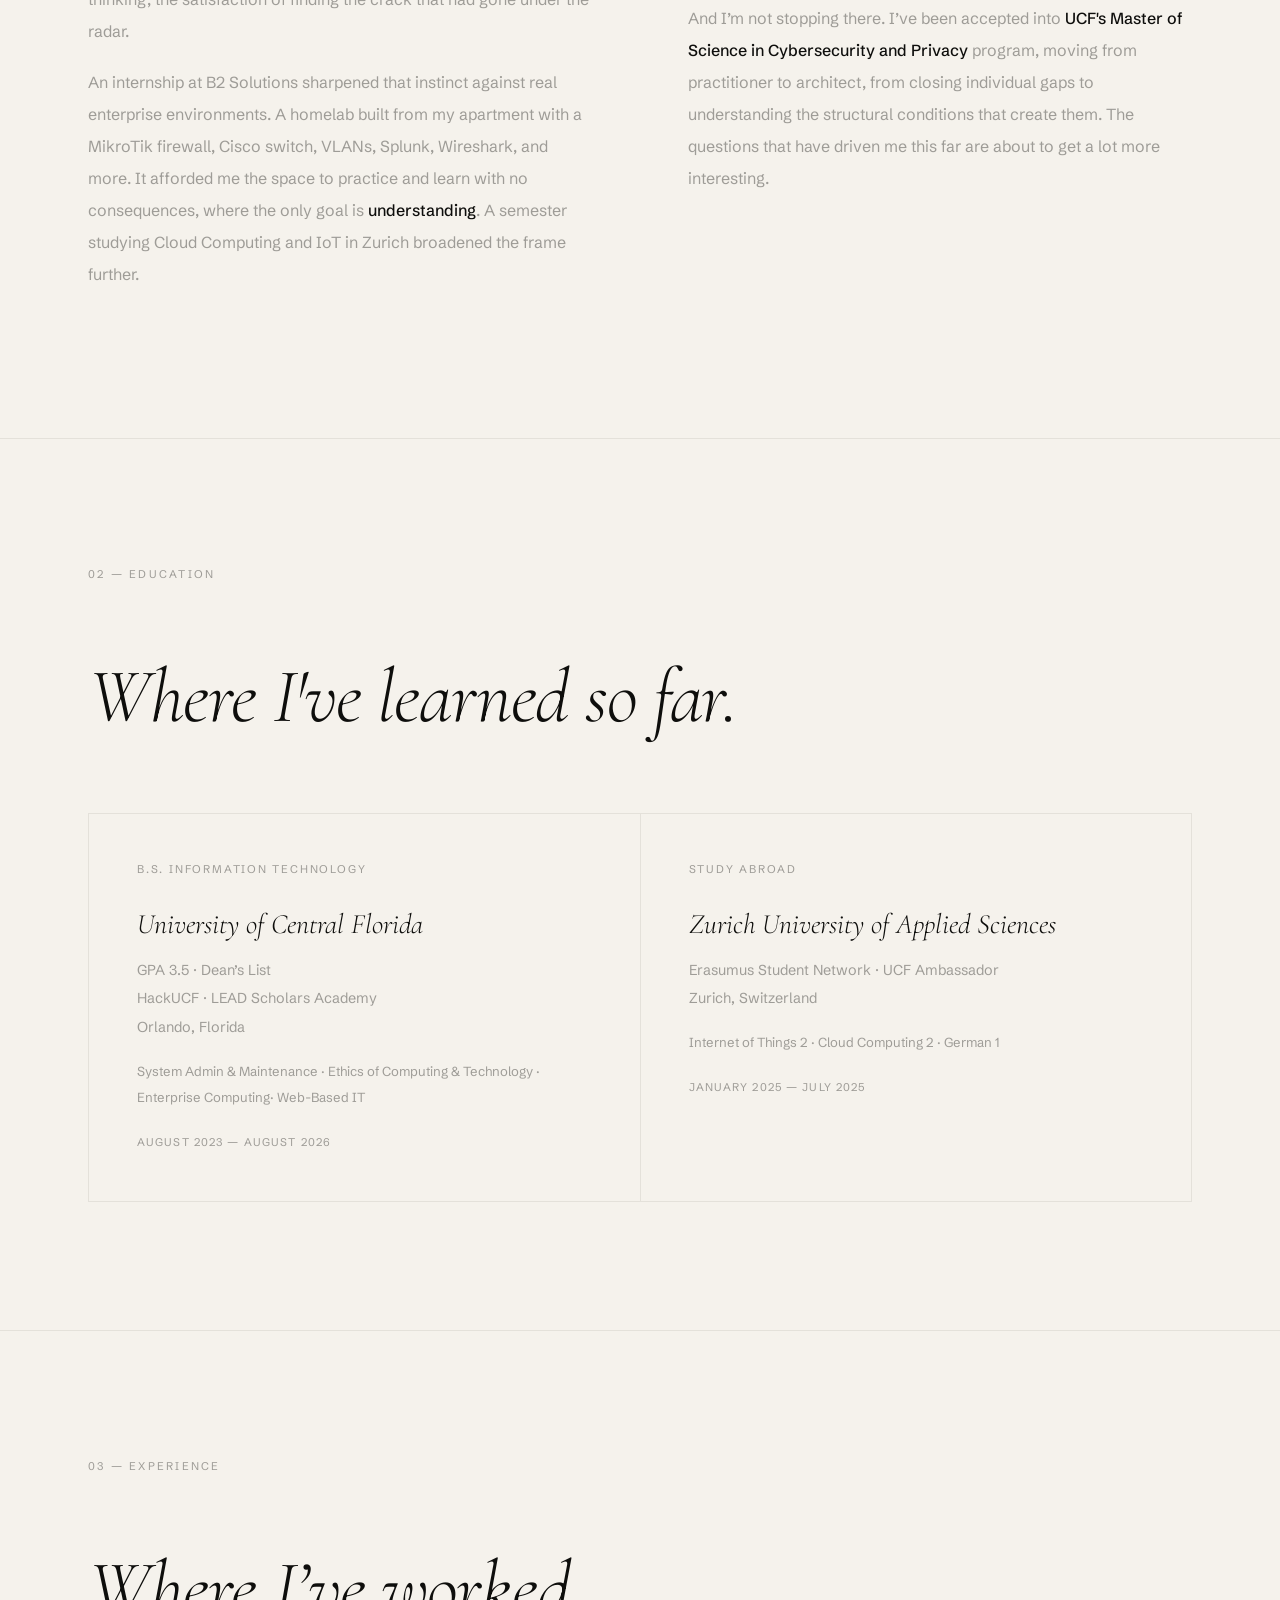
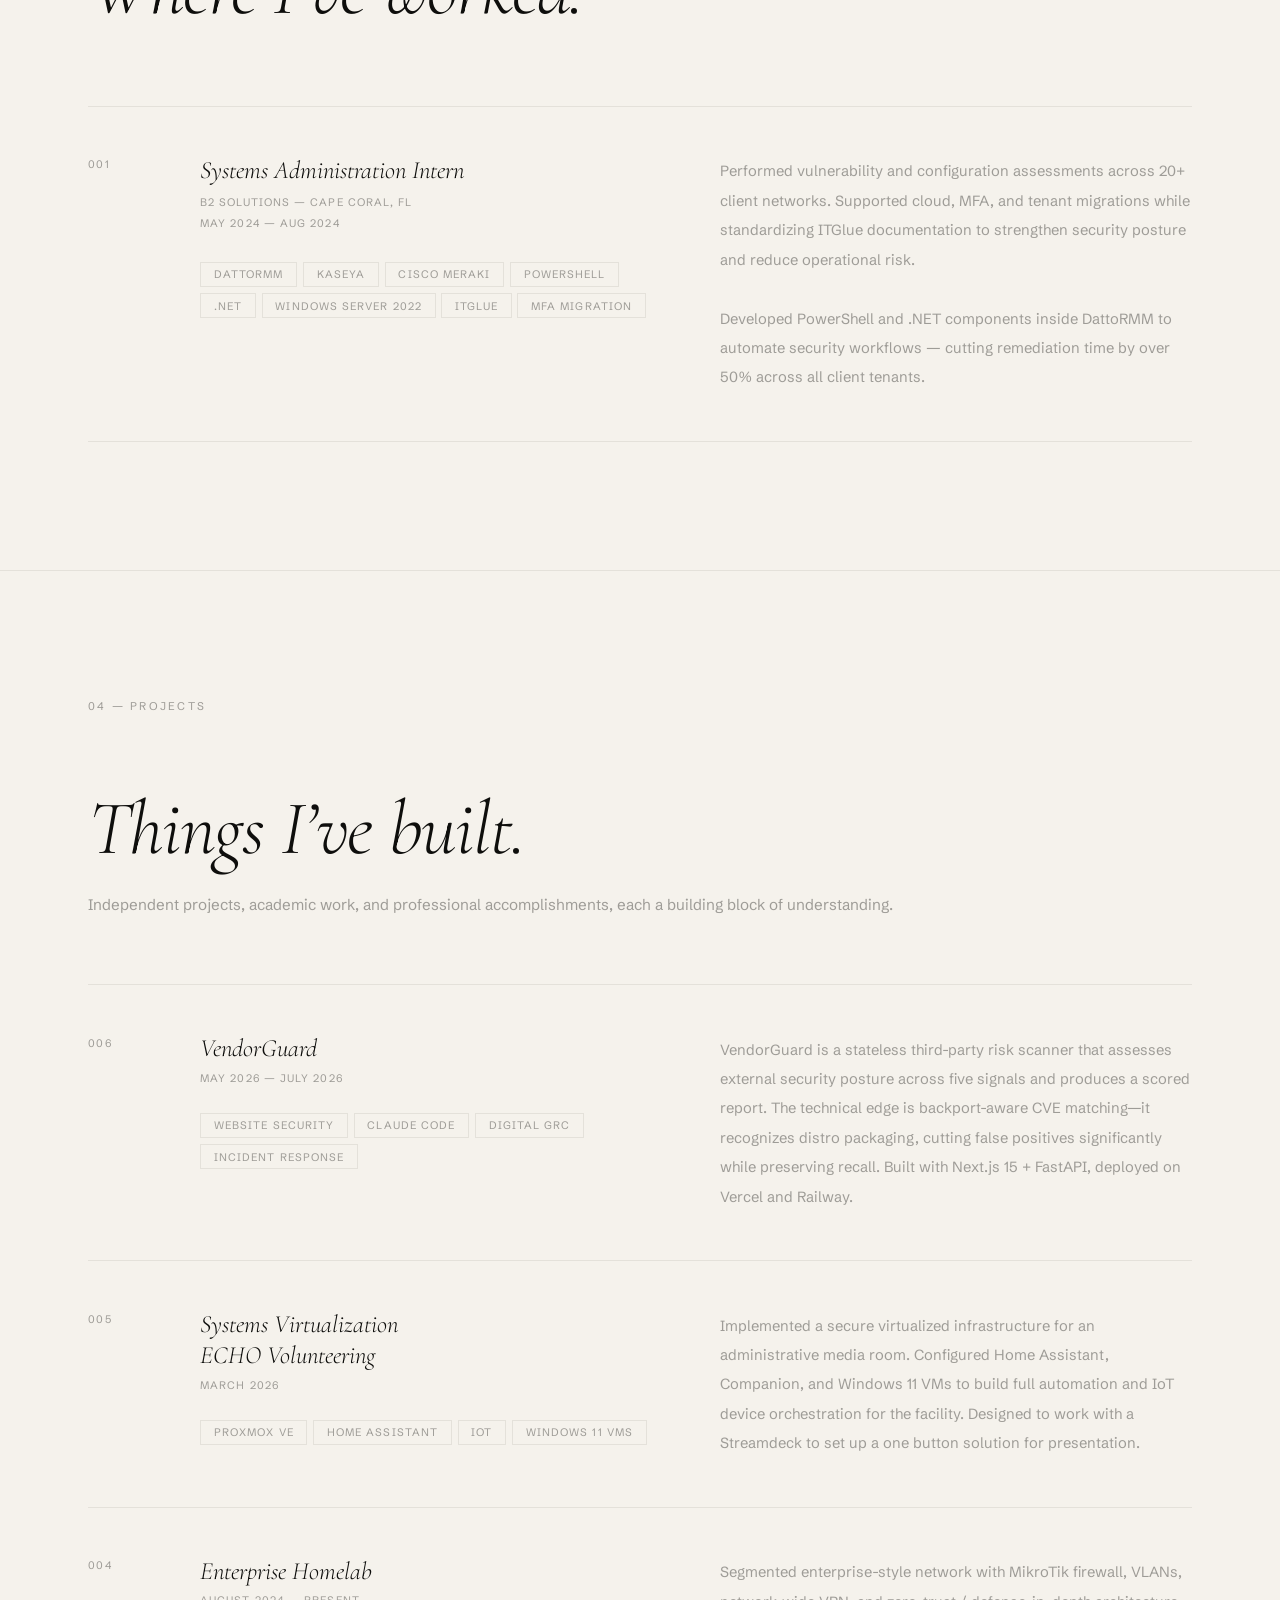
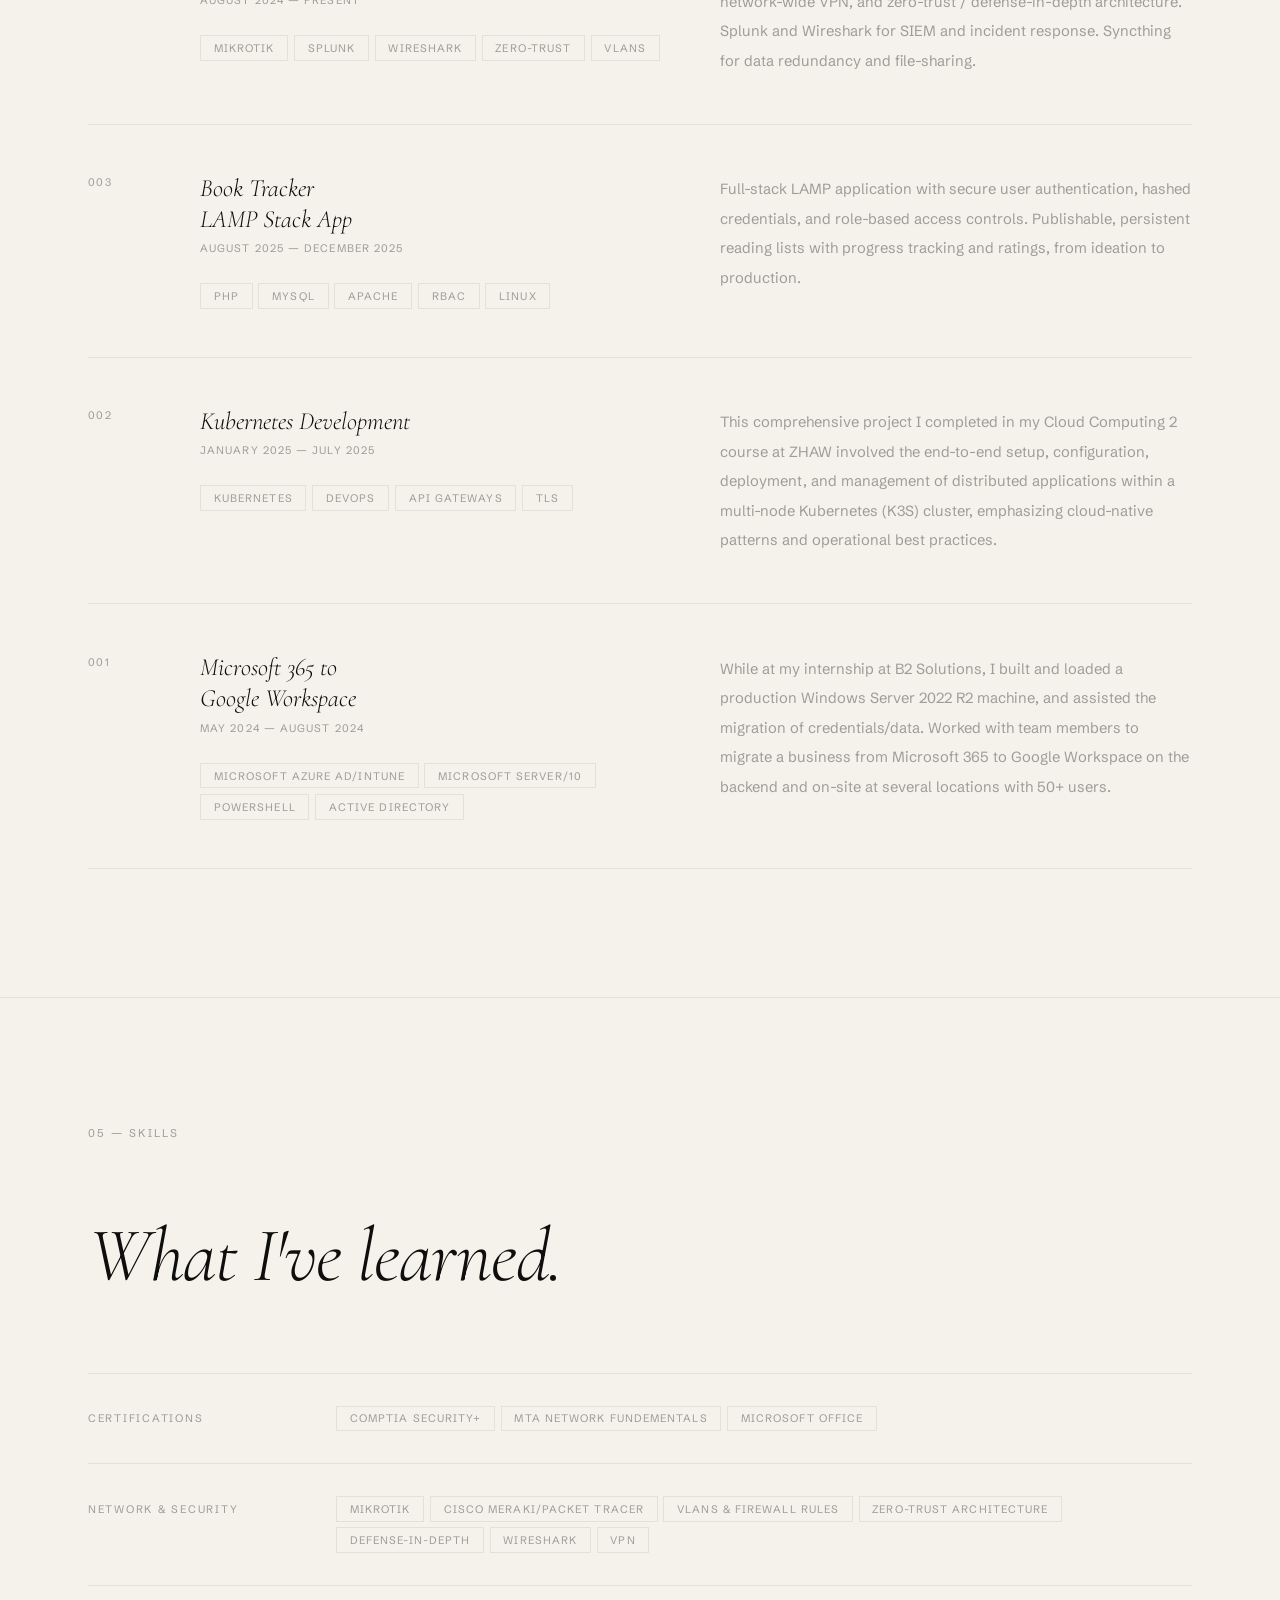
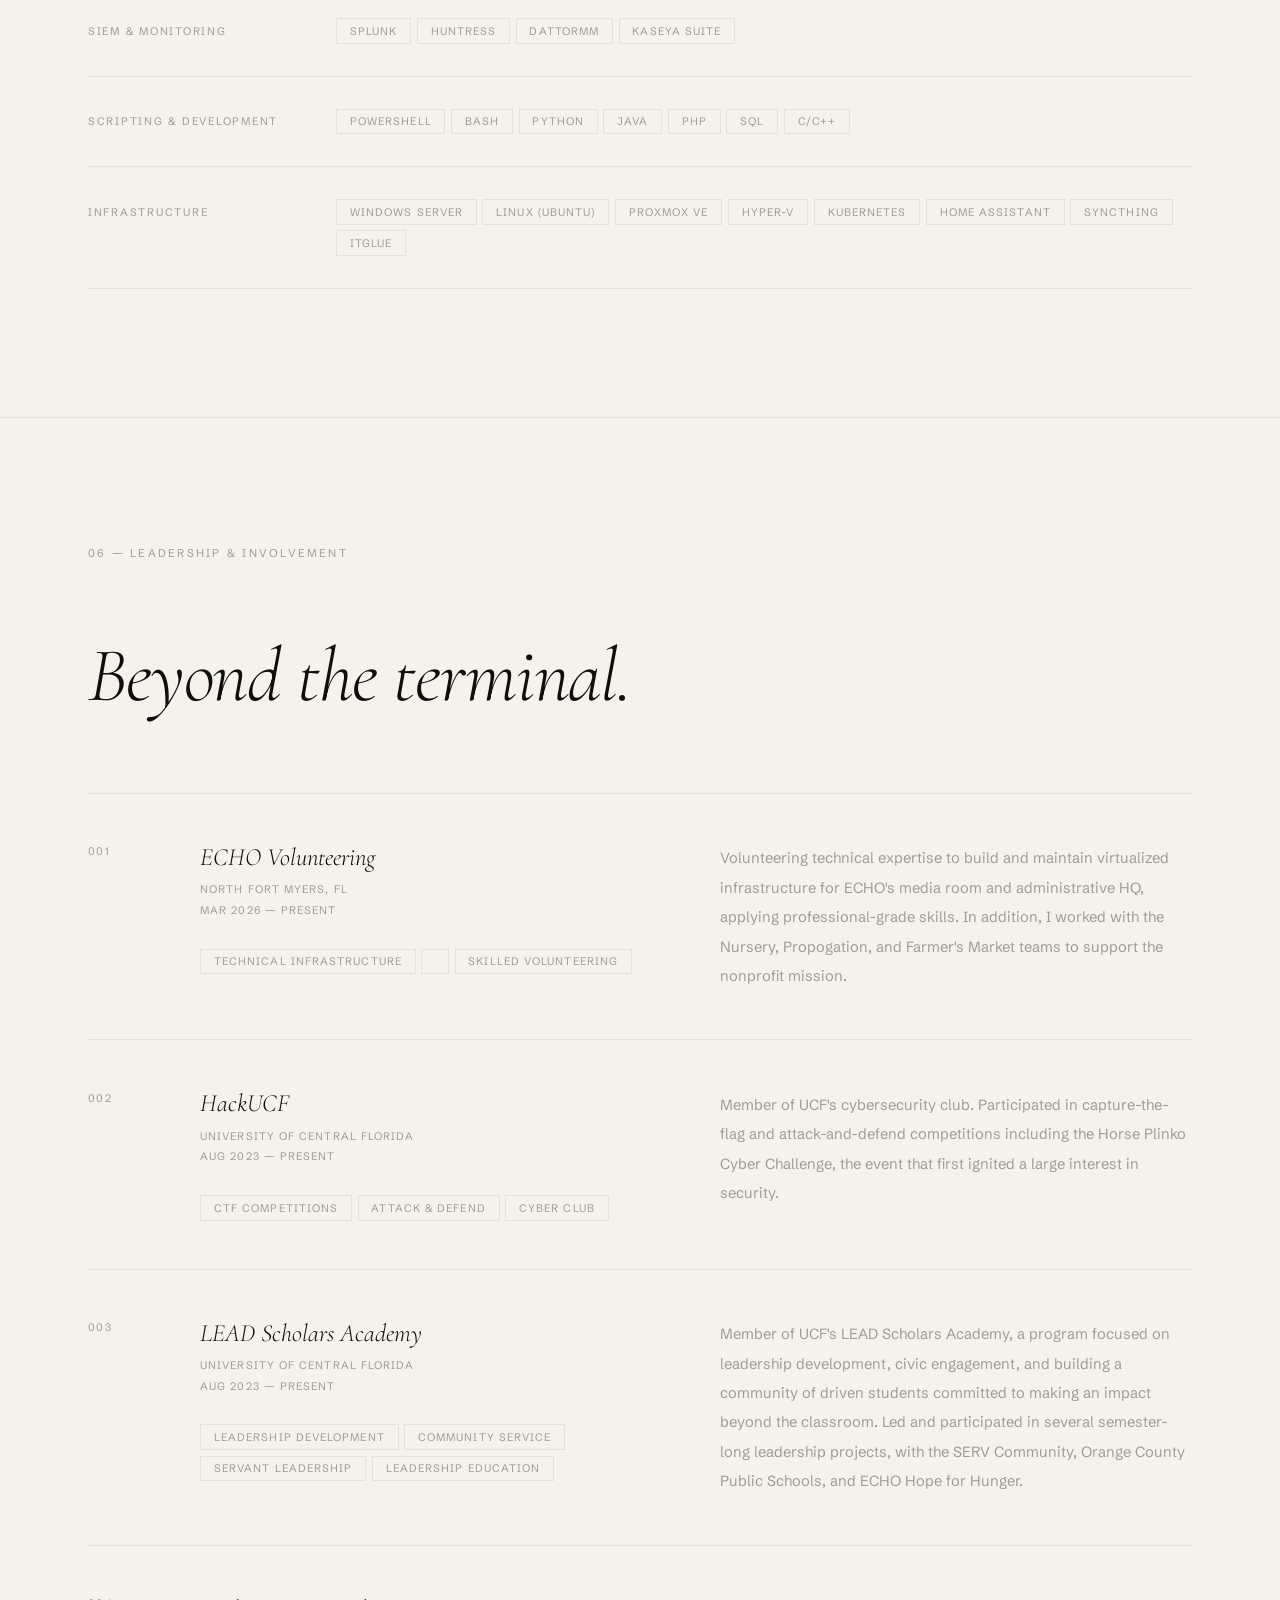
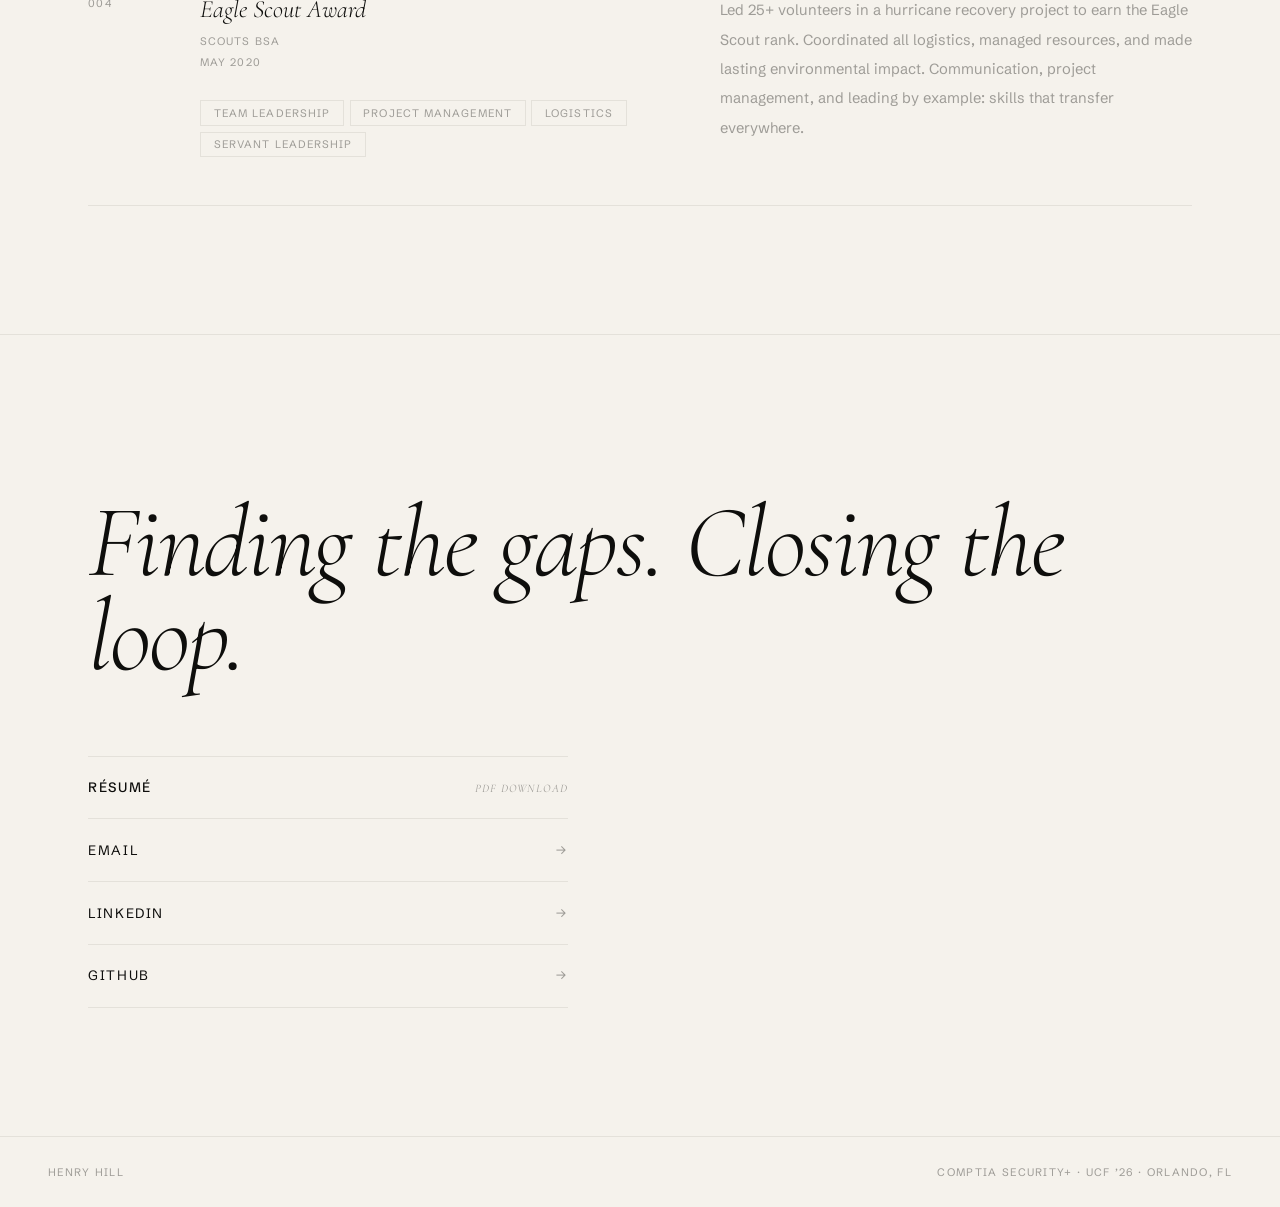
==== commit 00559e66: "Update index.html" ====
--- a/index.html
+++ b/index.html
@@ -493,8 +493,19 @@
   <span class="s-num reveal">04 &mdash; Projects</span>
   <h2 class="st reveal">Things I&rsquo;ve built.</h2>
   <p class="pl reveal">Independent projects, academic work, and professional accomplishments, each a building block of understanding.</p>
-  <div class="pr reveal">
-    <div class="pi">001</div>
+
+	<div class="pr reveal">
+    <div class="pi">006</div>
+    <div>
+      <div class="pn">VendorGuard</div>
+      <div class="pd-date">May 2026 &mdash; July 2026</div>
+      <div class="chips"><span class="chip">Website Security</span><span class="chip">Claude Code</span><span class="chip">Digital GRC</span><span class="chip">Incident Response</span></div>
+    </div>
+    <div class="pd">VendorGuard is a stateless third-party risk scanner that assesses external security posture across five signals and produces a scored report. The technical edge is backport-aware CVE matching—it recognizes distro packaging, cutting false positives significantly while preserving recall. Built with Next.js 15 + FastAPI, deployed on Vercel and Railway.</div>
+	</div>
+	
+	<div class="pr reveal">
+    <div class="pi">005</div>
     <div>
       <div class="pn">Systems Virtualization<br>ECHO Volunteering</div>
       <div class="pd-date">March 2026 </div>
@@ -503,7 +514,7 @@
     <div class="pd">Implemented a secure virtualized infrastructure for an administrative media room. Configured Home Assistant, Companion, and Windows 11 VMs to build full automation and IoT device orchestration for the facility. Designed to work with a Streamdeck to set up a one button solution for presentation.</div>
   </div>
   <div class="pr reveal">
-    <div class="pi">002</div>
+    <div class="pi">004</div>
     <div>
       <div class="pn">Enterprise Homelab</div>
       <div class="pd-date">August 2024 &mdash; Present</div>
@@ -521,7 +532,7 @@
     <div class="pd">Full-stack LAMP application with secure user authentication, hashed credentials, and role-based access controls. Publishable, persistent reading lists with progress tracking and ratings, from ideation to production.</div>
   </div>
   <div class="pr reveal">
-    <div class="pi">004</div>
+    <div class="pi">002</div>
     <div>
       <div class="pn">Kubernetes Development</div>
       <div class="pd-date">January 2025 &mdash; July 2025</div>
@@ -530,7 +541,7 @@
     <div class="pd">This comprehensive project I completed in my Cloud Computing 2 course at ZHAW involved the end-to-end setup, configuration, deployment, and management of distributed applications within a multi-node Kubernetes (K3S) cluster, emphasizing cloud-native patterns and operational best practices. </div>
   </div>
   <div class="pr reveal">
-    <div class="pi">005</div>
+    <div class="pi">001</div>
     <div>
 		<div class="pn">Microsoft 365 to<br>Google Workspace</div>
       <div class="pd-date">May 2024 &mdash; August 2024</div>
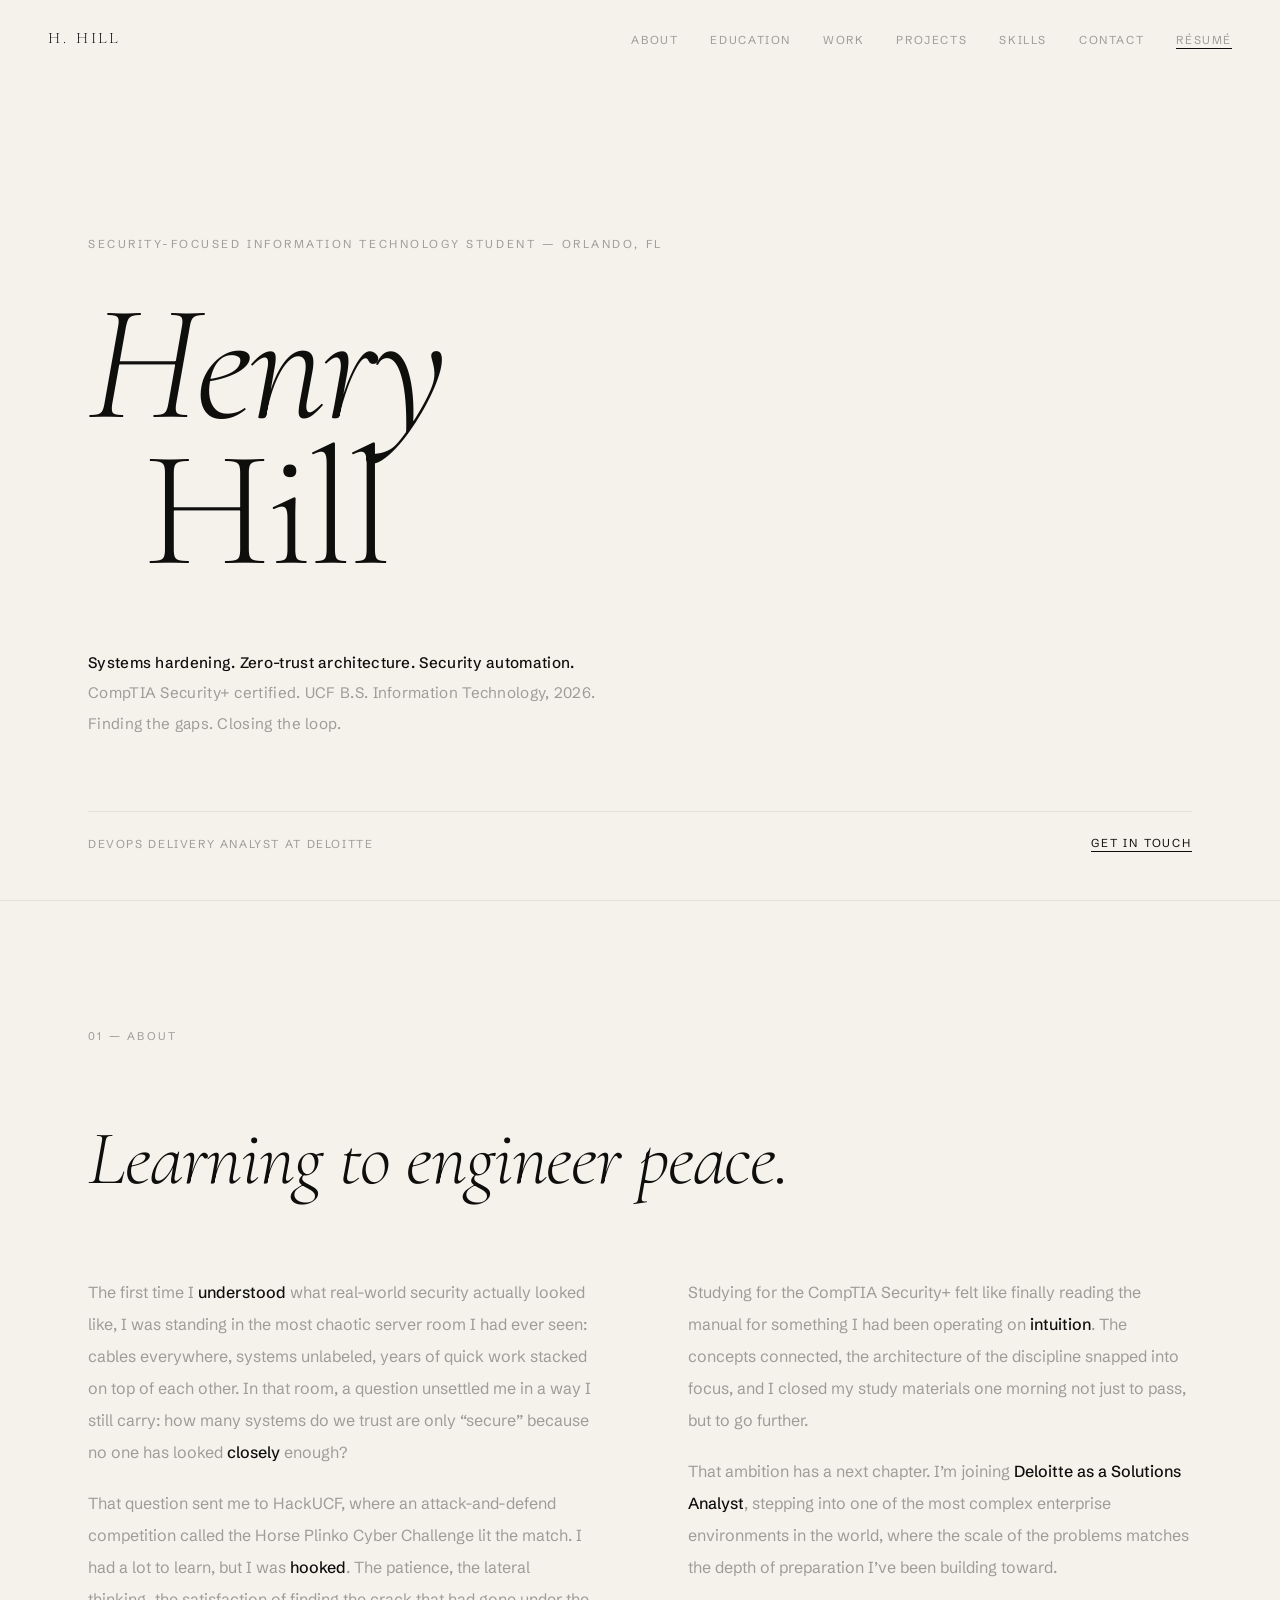
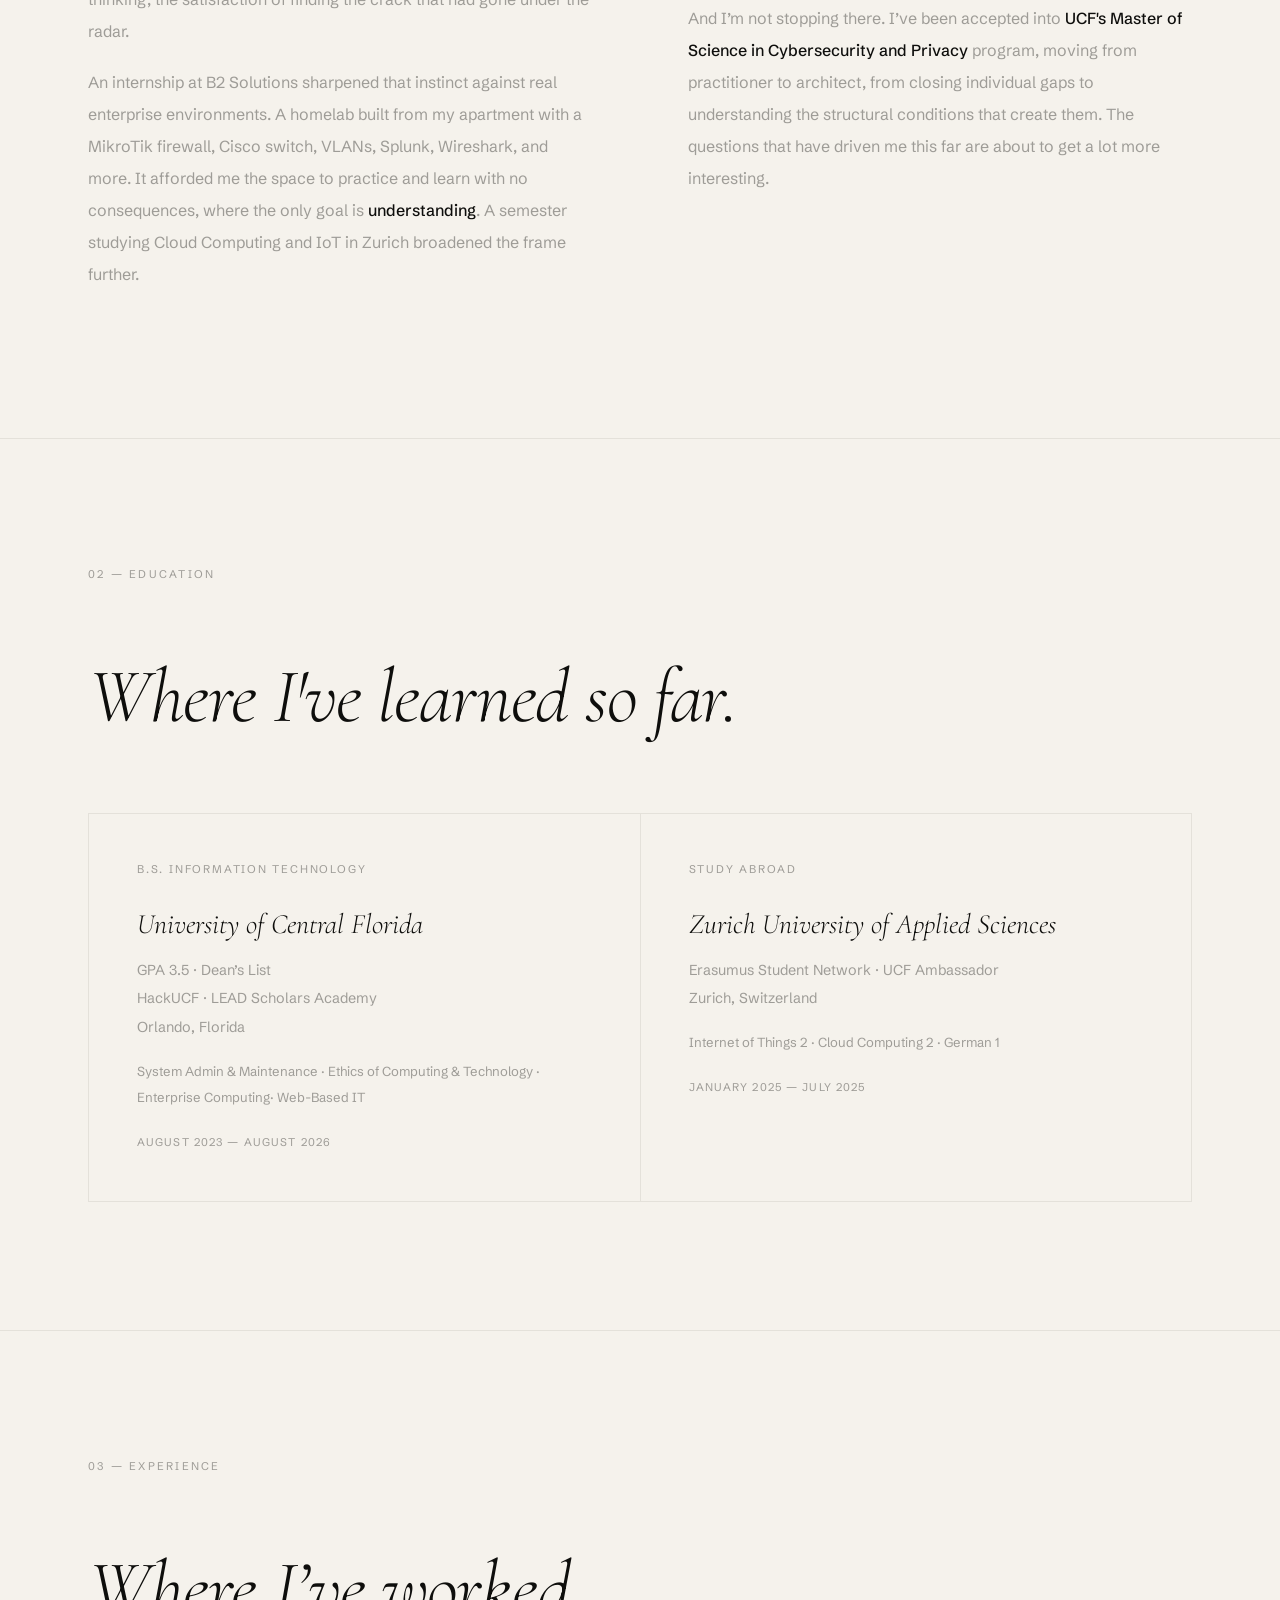
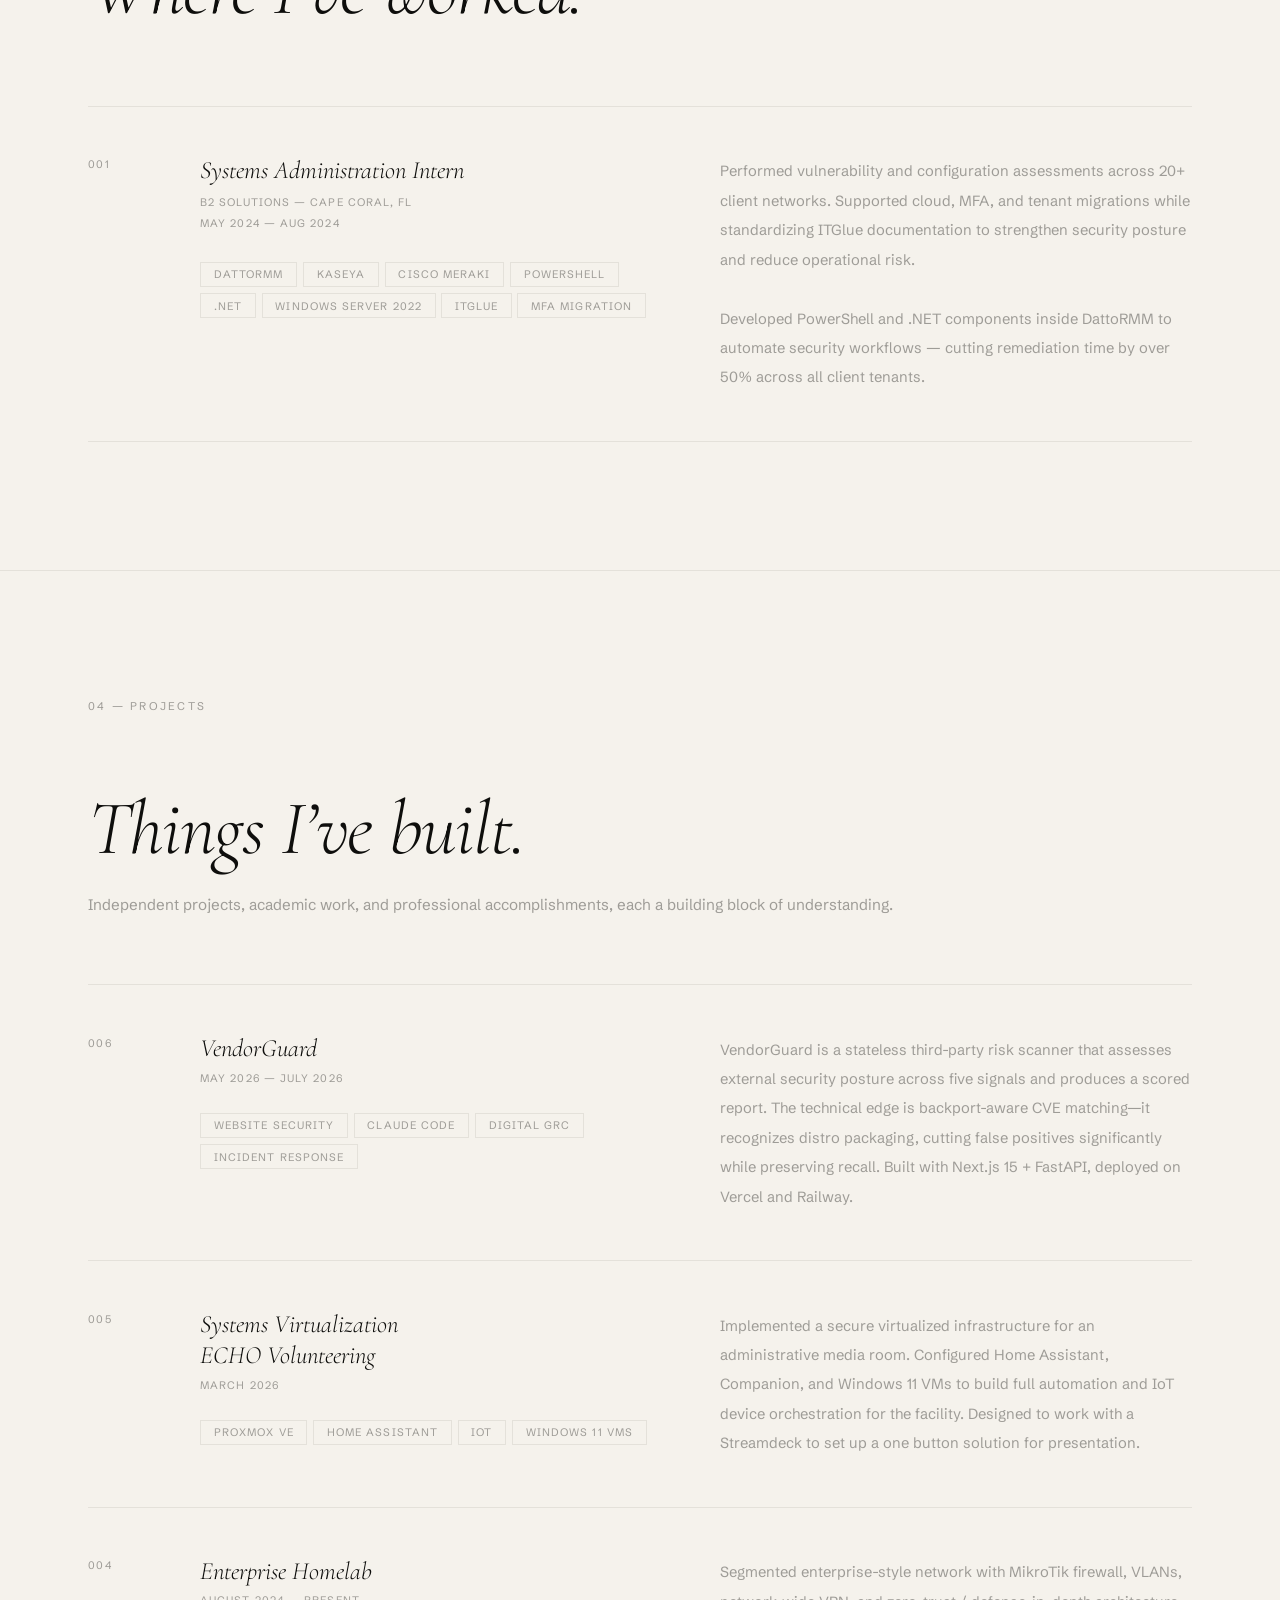
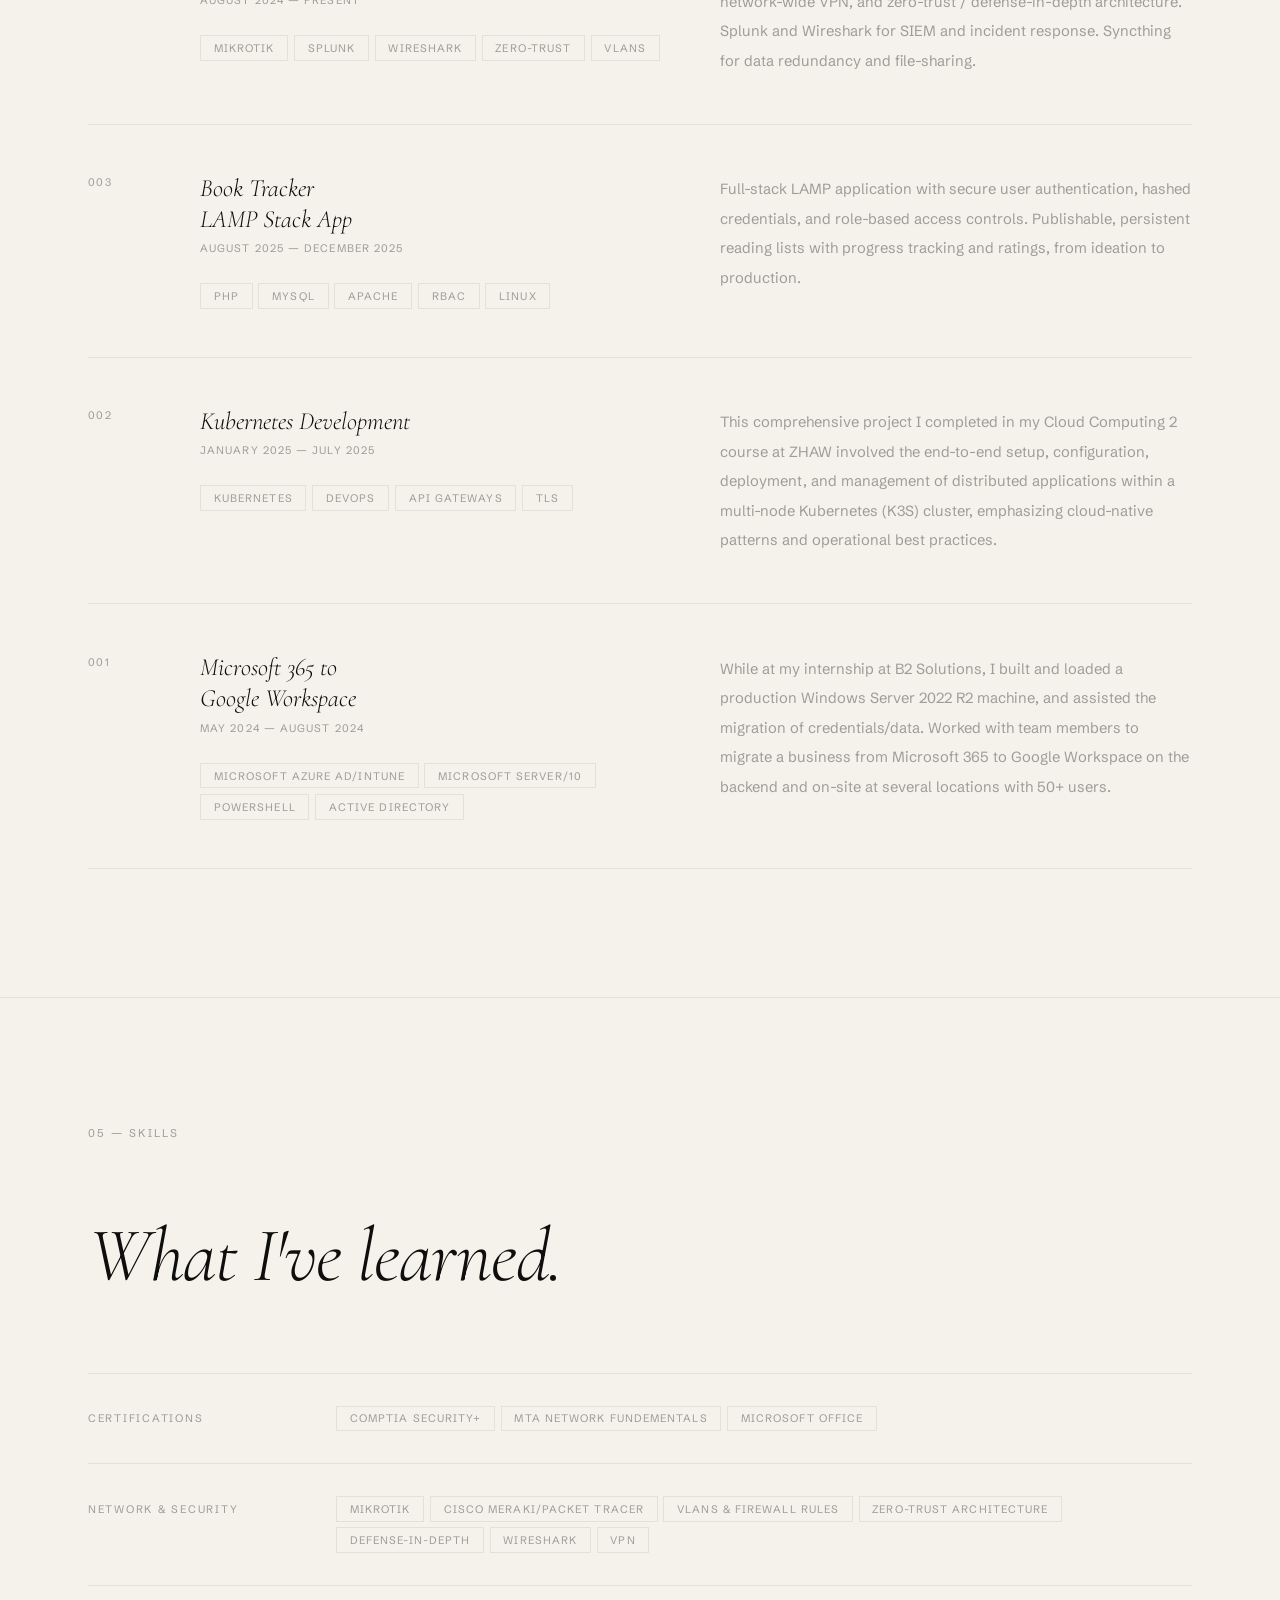
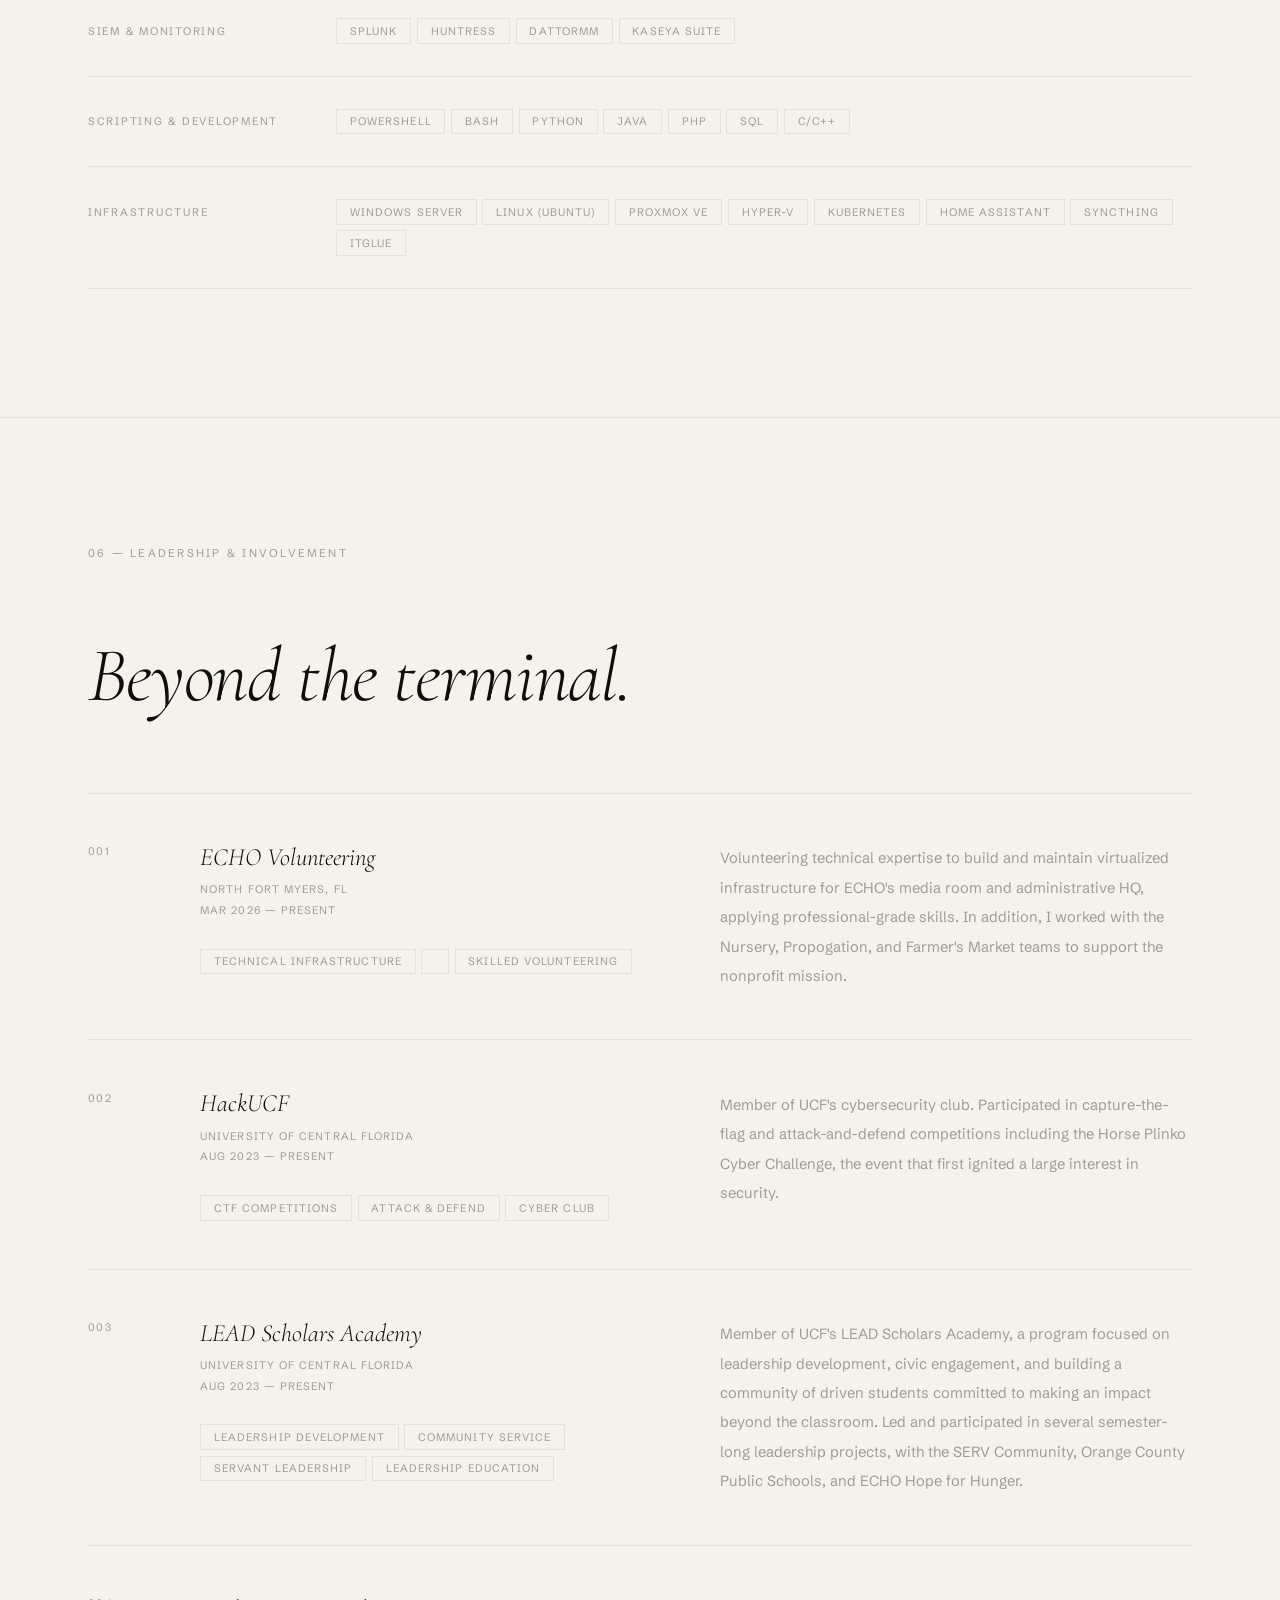
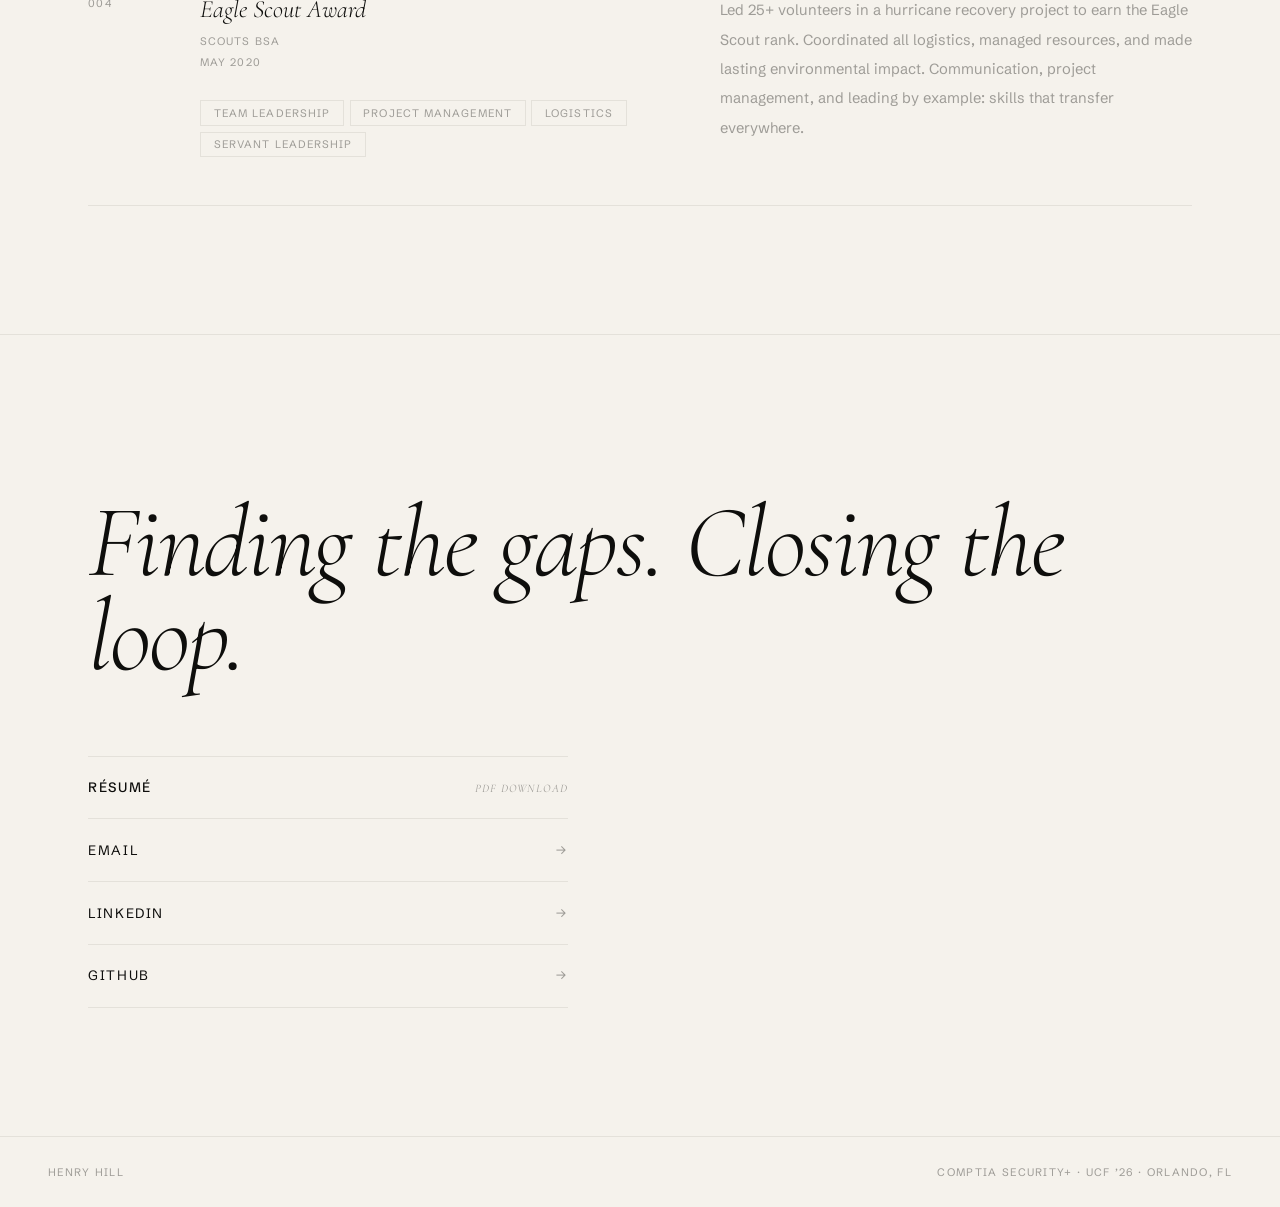
==== commit 43a68951: "Update index.html" ====
--- a/index.html
+++ b/index.html
@@ -421,7 +421,7 @@
     </p>
   </div>
   <div class="hero-foot">
-    <span class="hero-foot-note">Incoming Solutions Analyst at Deloitte</span>
+    <span class="hero-foot-note">DevOps Delivery Analyst at Deloitte</span>
     <a href="#contact" class="hero-cta">Get in touch</a>
   </div>
 </section>
